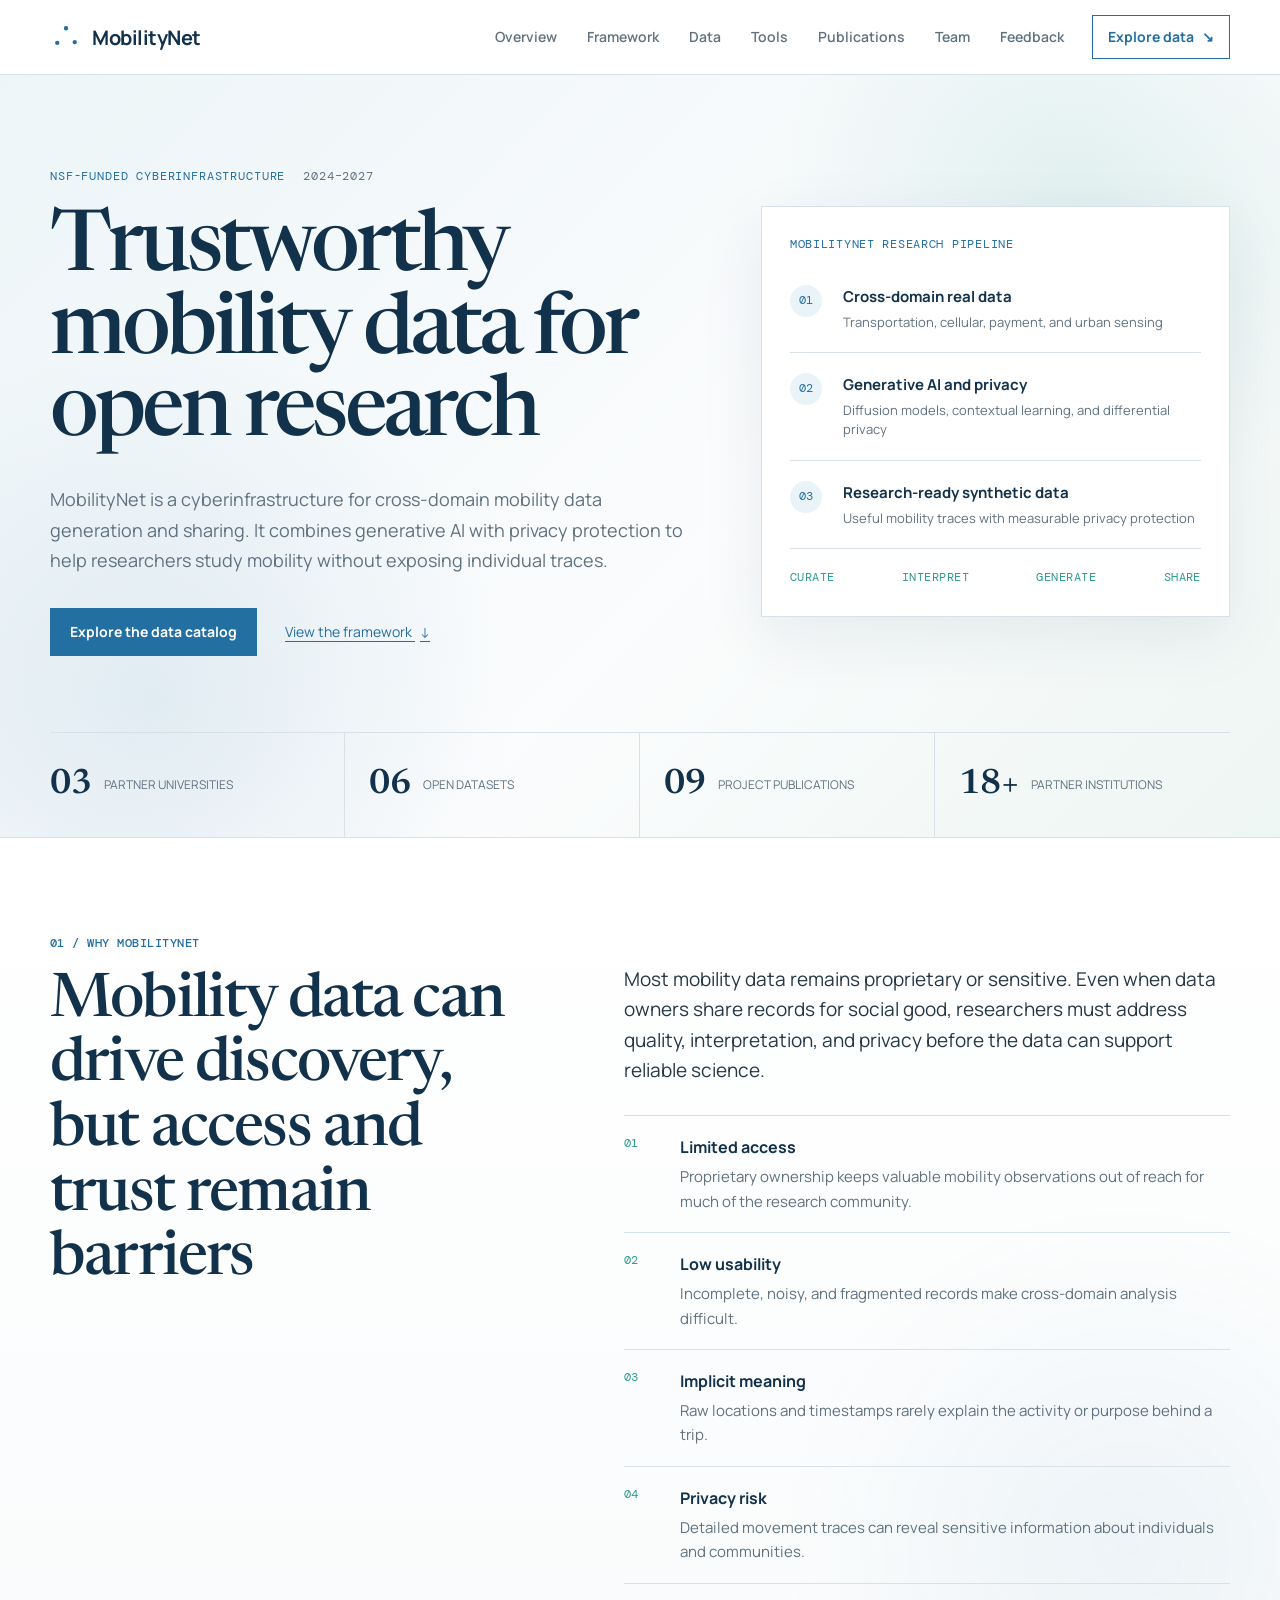
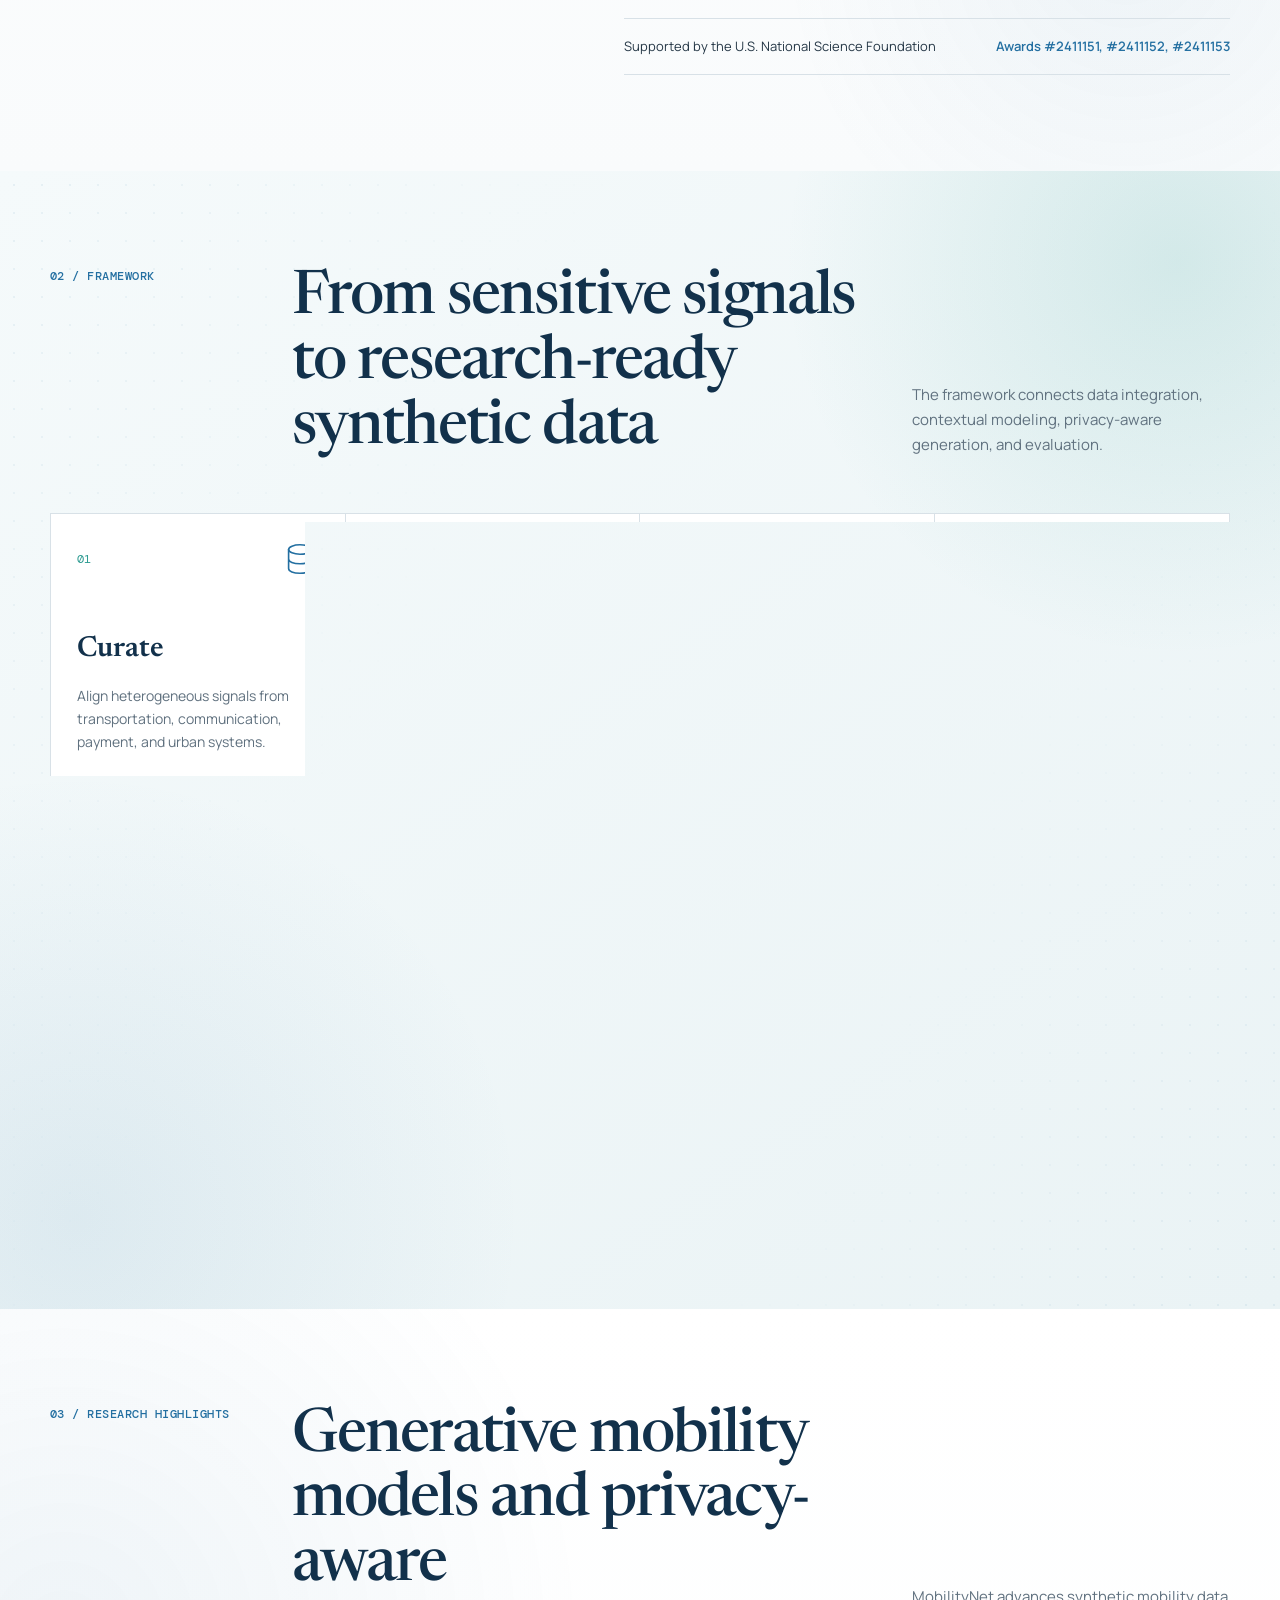
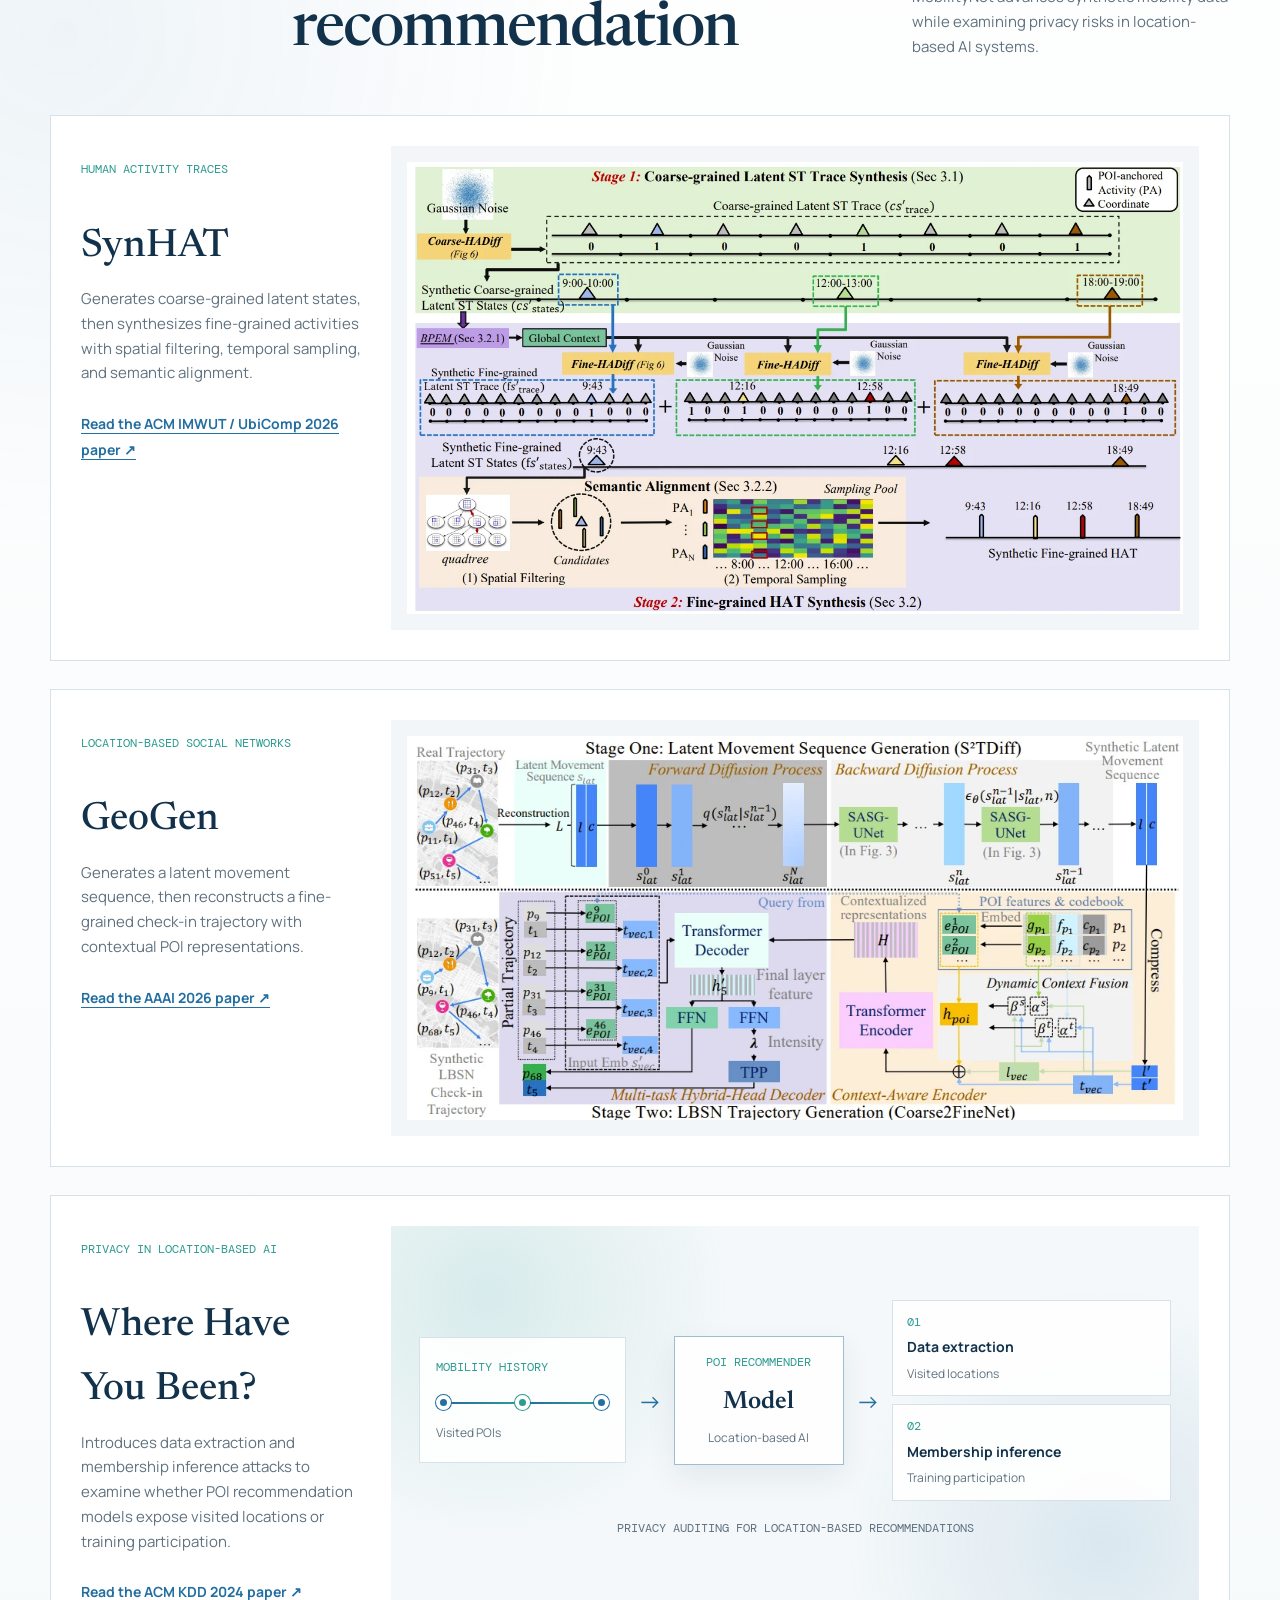
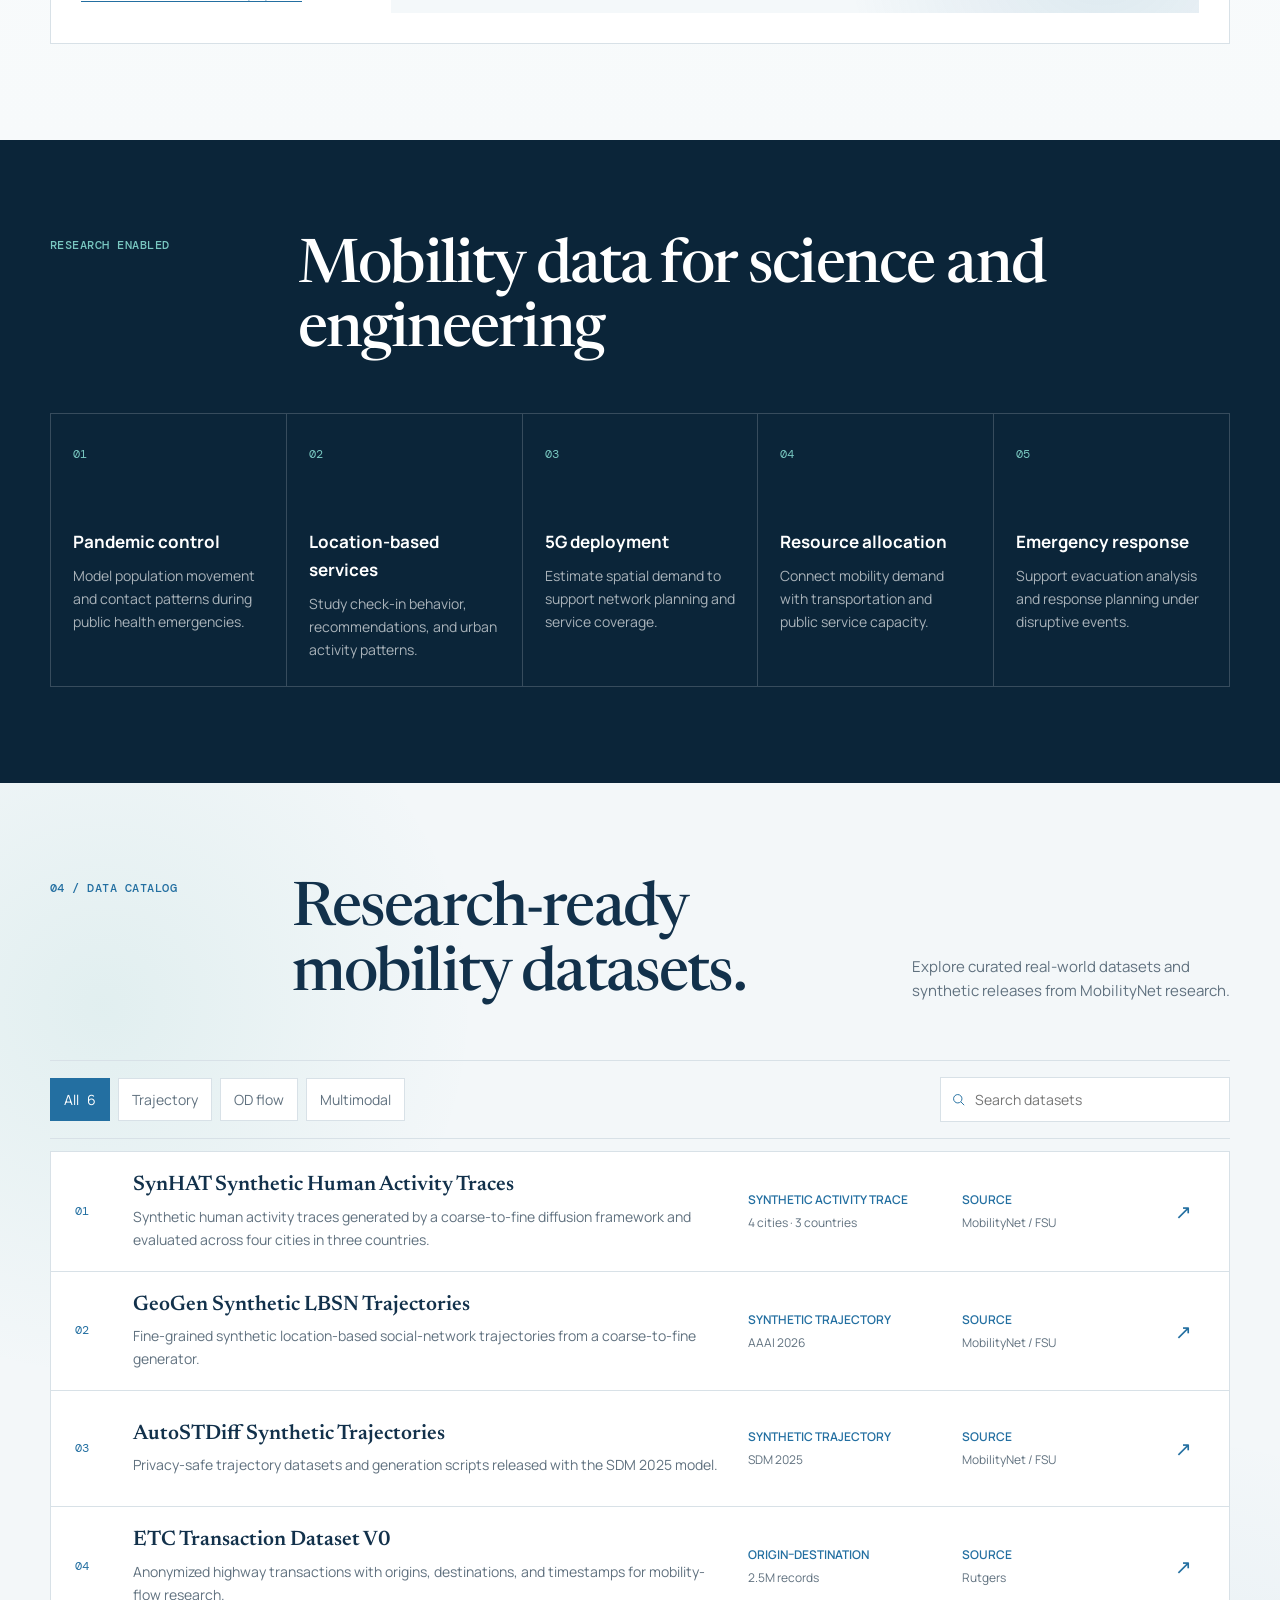
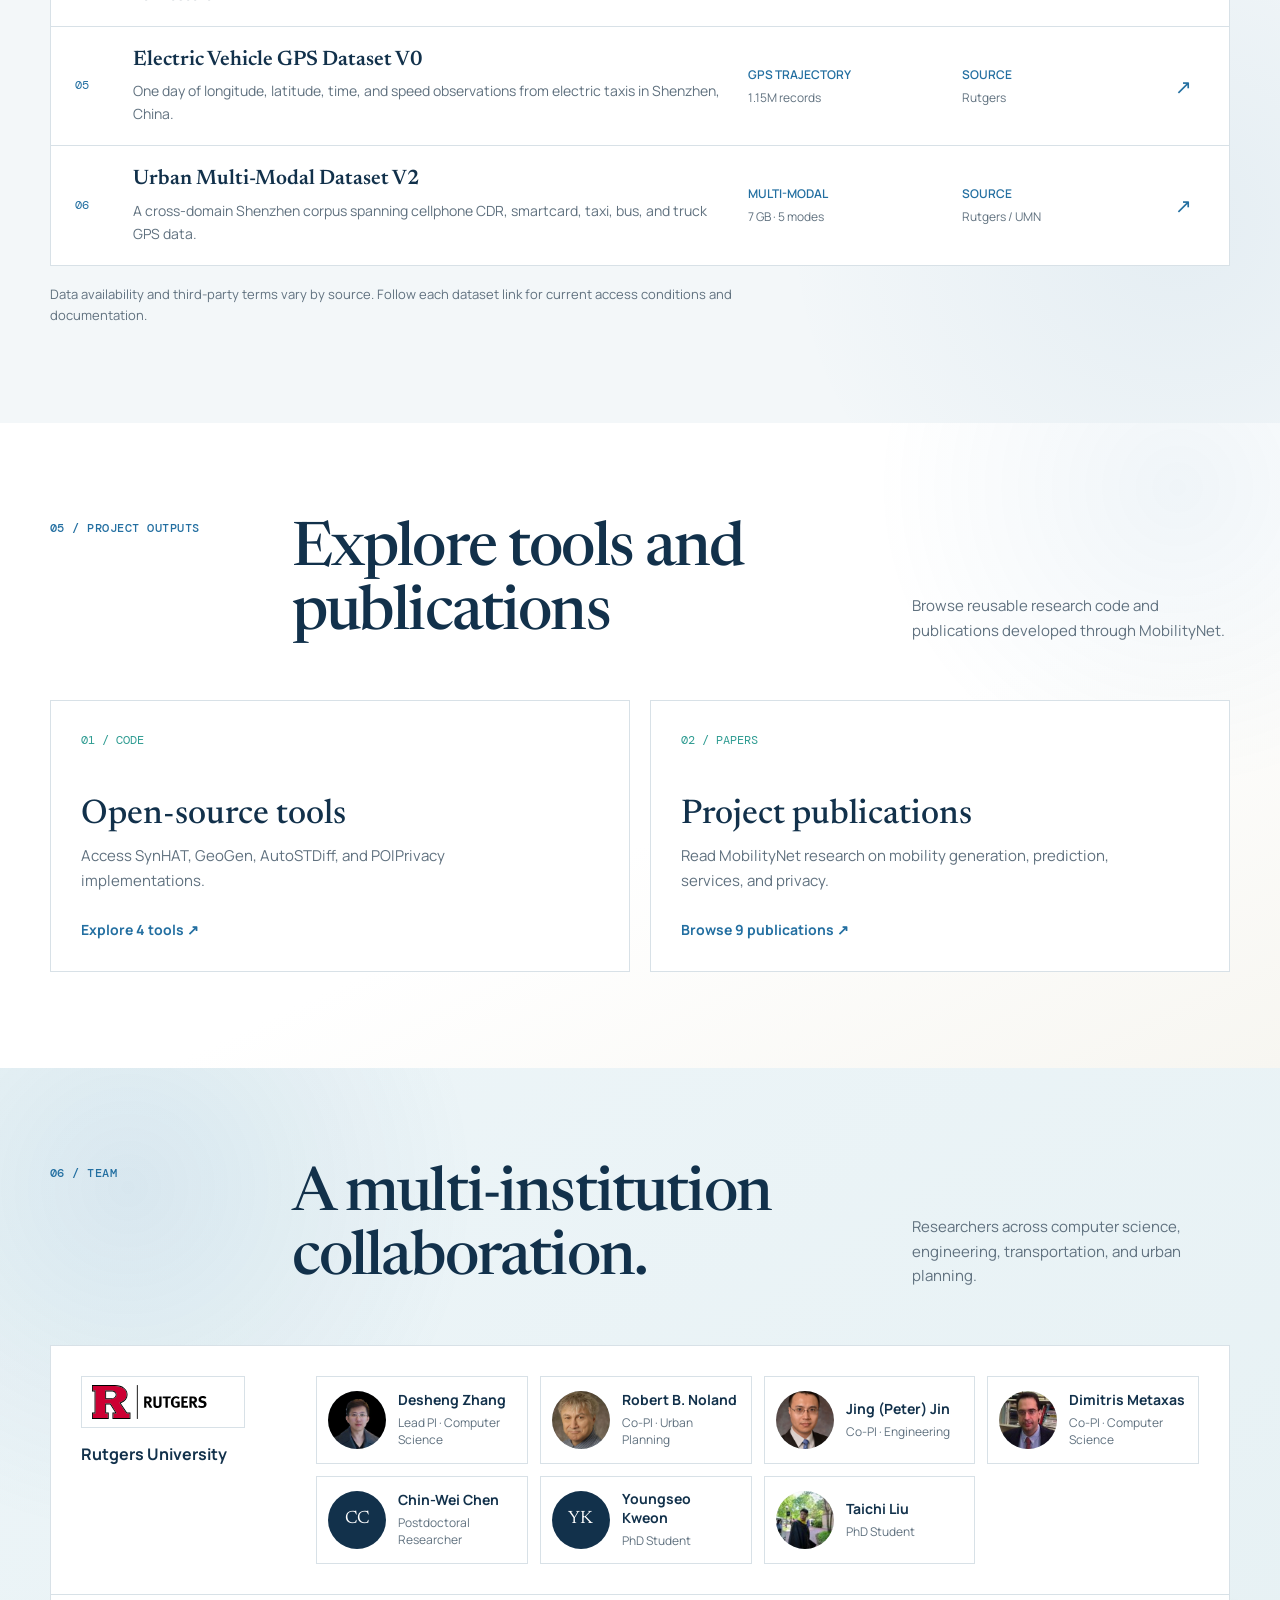
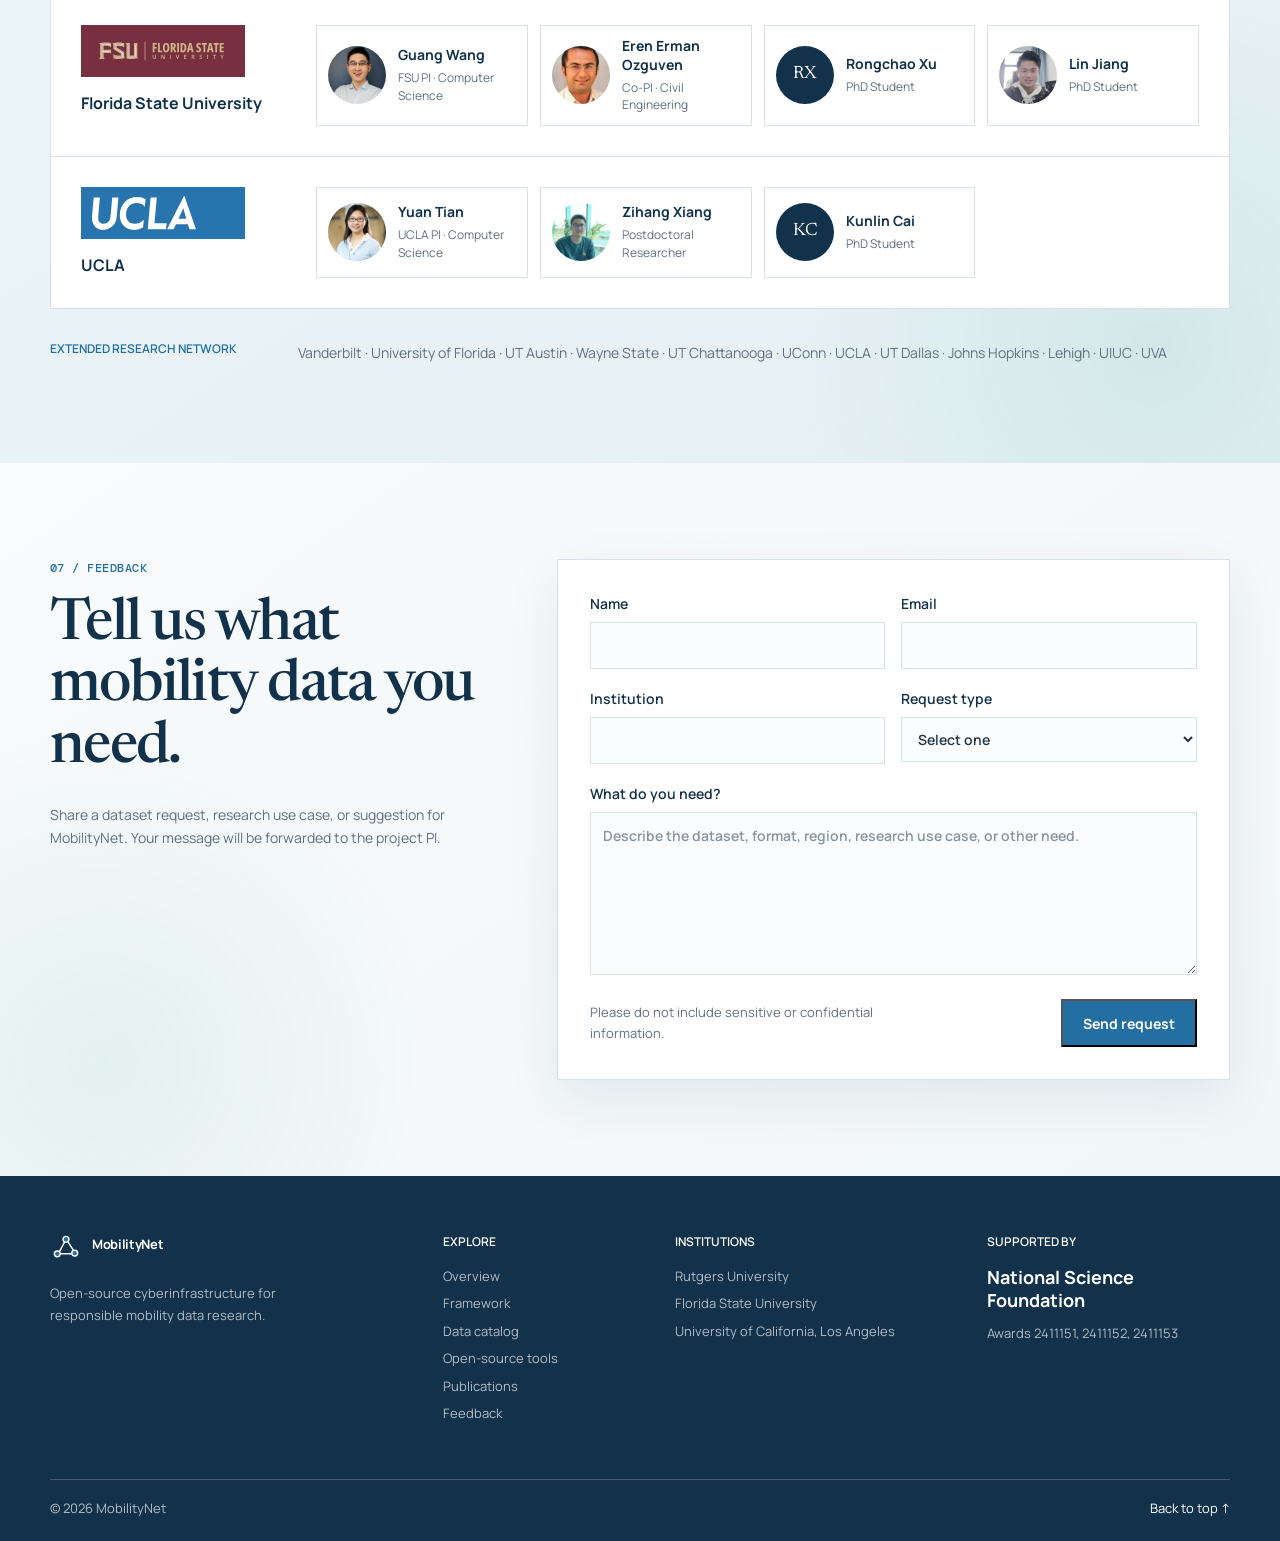
==== index.html @ 02c5369f "Highlight KDD 2024 POI privacy research" ====
<!doctype html>
<html lang="en">
<head>
  <meta charset="utf-8">
  <meta name="viewport" content="width=device-width, initial-scale=1">
  <meta name="description" content="MobilityNet is an NSF-funded open cyberinfrastructure for privacy-preserving, socially informed mobility data.">
  <meta name="theme-color" content="#12314b">
  <title>MobilityNet | NSF Cyberinfrastructure for Mobility Data</title>
  <link rel="preconnect" href="https://fonts.googleapis.com">
  <link rel="preconnect" href="https://fonts.gstatic.com" crossorigin>
  <link href="https://fonts.googleapis.com/css2?family=DM+Mono:wght@400;500&family=Manrope:wght@400;500;600;700&family=Newsreader:opsz,wght@6..72,500;6..72,600&display=swap" rel="stylesheet">
  <link rel="icon" type="image/svg+xml" href="data:image/svg+xml,%3Csvg xmlns='http://www.w3.org/2000/svg' viewBox='0 0 64 64'%3E%3Crect width='64' height='64' rx='14' fill='%23092b38'/%3E%3Ccircle cx='18' cy='42' r='6' fill='%23ffb45c'/%3E%3Ccircle cx='33' cy='18' r='6' fill='%237dd9d0'/%3E%3Ccircle cx='48' cy='40' r='6' fill='%23f9f5ed'/%3E%3Cpath d='M22 38 30 23M37 22l8 13M24 42h18' fill='none' stroke='%23f9f5ed' stroke-width='3'/%3E%3C/svg%3E">
  <link rel="stylesheet" href="styles.css?v=12">
  <script src="script.js?v=7" defer></script>
</head>
<body>
  <a class="skip-link" href="#main">Skip to content</a>

  <header class="site-header" id="top">
    <nav class="nav shell" aria-label="Primary navigation">
      <a class="brand" href="#top" aria-label="MobilityNet home">
        <svg class="brand-mark" viewBox="0 0 44 44" aria-hidden="true">
          <circle cx="10" cy="30" r="4"></circle><circle cx="22" cy="10" r="4"></circle><circle cx="34" cy="29" r="4"></circle>
          <path d="m13 27 7-13m5 0 7 11M14 30h16"></path>
        </svg>
        <span>MobilityNet</span>
      </a>
      <button class="menu-button" type="button" aria-expanded="false" aria-controls="nav-links"><span></span><span></span></button>
      <div class="nav-links" id="nav-links">
        <a href="#overview">Overview</a>
        <a href="#framework">Framework</a>
        <a href="#data">Data</a>
        <a href="tools.html">Tools</a>
        <a href="publications.html">Publications</a>
        <a href="#team">Team</a>
        <a href="#feedback">Feedback</a>
      </div>
      <a class="nav-cta" href="#data">Explore data <span aria-hidden="true">↘</span></a>
    </nav>
  </header>

  <main id="main">
    <section class="hero" id="overview">
      <div class="shell hero-grid">
        <div class="hero-copy reveal">
          <p class="eyebrow"><span>NSF-funded cyberinfrastructure</span><span>2024–2027</span></p>
          <h1>Trustworthy mobility data for open research</h1>
          <p class="hero-lead">MobilityNet is a cyberinfrastructure for cross-domain mobility data generation and sharing. It combines generative AI with privacy protection to help researchers study mobility without exposing individual traces.</p>
          <div class="hero-actions">
            <a class="button button-primary" href="#data">Explore the data catalog</a>
            <a class="text-link" href="#framework">View the framework <span aria-hidden="true">↓</span></a>
          </div>
        </div>
        <div class="hero-panel reveal" aria-label="MobilityNet research pipeline">
          <p class="panel-label">MobilityNet research pipeline</p>
          <div class="pipeline-step"><span>01</span><div><strong>Cross-domain real data</strong><small>Transportation, cellular, payment, and urban sensing</small></div></div>
          <div class="pipeline-step"><span>02</span><div><strong>Generative AI and privacy</strong><small>Diffusion models, contextual learning, and differential privacy</small></div></div>
          <div class="pipeline-step"><span>03</span><div><strong>Research-ready synthetic data</strong><small>Useful mobility traces with measurable privacy protection</small></div></div>
          <div class="panel-footer"><span>CURATE</span><span>INTERPRET</span><span>GENERATE</span><span>SHARE</span></div>
        </div>
      </div>
      <div class="shell project-stats reveal" aria-label="Project statistics">
        <div><strong>03</strong><span>Partner universities</span></div>
        <div><strong>06</strong><span>Open datasets</span></div>
        <div><strong>09</strong><span>Project publications</span></div>
        <div><strong>18+</strong><span>Partner institutions</span></div>
      </div>
    </section>

    <section class="section mission" id="mission">
      <div class="shell two-column">
        <div class="section-intro reveal">
          <p class="section-number">01 / Why MobilityNet</p>
          <h2>Mobility data can drive discovery, but access and trust remain barriers</h2>
        </div>
        <div class="mission-copy reveal">
          <p class="large-copy">Most mobility data remains proprietary or sensitive. Even when data owners share records for social good, researchers must address quality, interpretation, and privacy before the data can support reliable science.</p>
          <div class="challenge-list">
            <article><span>01</span><div><h3>Limited access</h3><p>Proprietary ownership keeps valuable mobility observations out of reach for much of the research community.</p></div></article>
            <article><span>02</span><div><h3>Low usability</h3><p>Incomplete, noisy, and fragmented records make cross-domain analysis difficult.</p></div></article>
            <article><span>03</span><div><h3>Implicit meaning</h3><p>Raw locations and timestamps rarely explain the activity or purpose behind a trip.</p></div></article>
            <article><span>04</span><div><h3>Privacy risk</h3><p>Detailed movement traces can reveal sensitive information about individuals and communities.</p></div></article>
          </div>
          <div class="award-line"><span>Supported by the U.S. National Science Foundation</span><strong>Awards #2411151, #2411152, #2411153</strong></div>
        </div>
      </div>
    </section>

    <section class="section framework" id="framework">
      <div class="shell">
        <div class="section-heading reveal">
          <p class="section-number">02 / Framework</p>
          <h2>From sensitive signals to research-ready synthetic data</h2>
          <p>The framework connects data integration, contextual modeling, privacy-aware generation, and evaluation.</p>
        </div>
        <div class="framework-flow reveal">
          <article><div class="framework-top"><span>01</span><svg class="framework-icon" viewBox="0 0 40 40" aria-hidden="true"><ellipse cx="20" cy="10" rx="12" ry="5"></ellipse><path d="M8 10v10c0 3 5 5 12 5s12-2 12-5V10M8 20v10c0 3 5 5 12 5s12-2 12-5V20"></path></svg></div><h3>Curate</h3><p>Align heterogeneous signals from transportation, communication, payment, and urban systems.</p></article>
          <article><div class="framework-top"><span>02</span><svg class="framework-icon" viewBox="0 0 40 40" aria-hidden="true"><circle cx="9" cy="20" r="4"></circle><circle cx="29" cy="10" r="4"></circle><circle cx="31" cy="30" r="4"></circle><path d="m13 18 12-6m-12 10 14 6"></path></svg></div><h3>Interpret</h3><p>Recover activity context and meaningful behavioral patterns from sparse mobility records.</p></article>
          <article><div class="framework-top"><span>03</span><svg class="framework-icon" viewBox="0 0 40 40" aria-hidden="true"><path d="M20 5v7M20 28v7M5 20h7M28 20h7M9.5 9.5l5 5M25.5 25.5l5 5M30.5 9.5l-5 5M14.5 25.5l-5 5"></path><circle cx="20" cy="20" r="6"></circle></svg></div><h3>Generate</h3><p>Use diffusion models and differential privacy to synthesize useful mobility traces.</p></article>
          <article><div class="framework-top"><span>04</span><svg class="framework-icon" viewBox="0 0 40 40" aria-hidden="true"><path d="M8 21l8 8L33 11"></path><circle cx="20" cy="20" r="16"></circle></svg></div><h3>Evaluate and share</h3><p>Measure utility, fidelity, fairness, and privacy before releasing research assets.</p></article>
        </div>
        <div class="trace-feature reveal">
          <div class="trace-copy"><p class="mini-label">Data representations</p><h3>Different mobility questions require different traces</h3><p>MobilityNet models both human activity traces, which are spatially discrete and temporally irregular, and GPS trajectories, which are spatially continuous and sampled at regular intervals.</p></div>
          <img src="assets/mobility-trace-types.webp" alt="Comparison of a discrete human activity trace and a continuous GPS trajectory">
        </div>
      </div>
    </section>

    <section class="section research" id="research">
      <div class="shell">
        <div class="section-heading reveal">
          <p class="section-number">03 / Research highlights</p>
          <h2>Generative mobility models and privacy-aware recommendation</h2>
          <p>MobilityNet advances synthetic mobility data while examining privacy risks in location-based AI systems.</p>
        </div>
        <div class="model-stack">
          <figure class="model-card reveal">
            <div class="model-copy"><span>Human activity traces</span><h3>SynHAT</h3><p>Generates coarse-grained latent states, then synthesizes fine-grained activities with spatial filtering, temporal sampling, and semantic alignment.</p><a href="https://dl.acm.org/doi/epdf/10.1145/3810213" target="_blank" rel="noopener">Read the ACM IMWUT / UbiComp 2026 paper ↗</a></div>
            <div class="model-image"><img src="assets/synhat-framework.webp" alt="Two-stage SynHAT framework for human activity trace synthesis"></div>
          </figure>
          <figure class="model-card reveal">
            <div class="model-copy"><span>Location-based social networks</span><h3>GeoGen</h3><p>Generates a latent movement sequence, then reconstructs a fine-grained check-in trajectory with contextual POI representations.</p><a href="https://ojs.aaai.org/index.php/AAAI/article/view/37111" target="_blank" rel="noopener">Read the AAAI 2026 paper ↗</a></div>
            <div class="model-image"><img src="assets/geogen-framework.webp" alt="Two-stage GeoGen framework for location-based social network trajectory generation"></div>
          </figure>
          <figure class="model-card privacy-card reveal">
            <div class="model-copy"><span>Privacy in location-based AI</span><h3>Where Have You Been?</h3><p>Introduces data extraction and membership inference attacks to examine whether POI recommendation models expose visited locations or training participation.</p><a href="https://dl.acm.org/doi/pdf/10.1145/3637528.3671758" target="_blank" rel="noopener">Read the ACM KDD 2024 paper ↗</a></div>
            <div class="model-image privacy-model-image" role="img" aria-label="Privacy audit of point-of-interest recommendation models">
              <div class="privacy-flow">
                <div class="privacy-node privacy-input"><span>Mobility history</span><div class="poi-sequence" aria-hidden="true"><i></i><b></b><i></i><b></b><i></i></div><small>Visited POIs</small></div>
                <span class="privacy-arrow" aria-hidden="true">→</span>
                <div class="privacy-node privacy-model"><span>POI recommender</span><strong>Model</strong><small>Location-based AI</small></div>
                <span class="privacy-arrow" aria-hidden="true">→</span>
                <div class="privacy-audits"><div><span>01</span><strong>Data extraction</strong><small>Visited locations</small></div><div><span>02</span><strong>Membership inference</strong><small>Training participation</small></div></div>
              </div>
              <p class="privacy-caption">Privacy auditing for location-based recommendations</p>
            </div>
          </figure>
        </div>
      </div>
    </section>

    <section class="section impact">
      <div class="shell">
        <div class="impact-header reveal">
          <p class="section-number">Research enabled</p>
          <h2>Mobility data for science and engineering</h2>
        </div>
        <div class="impact-grid reveal">
          <article><span>01</span><h3>Pandemic control</h3><p>Model population movement and contact patterns during public health emergencies.</p></article>
          <article><span>02</span><h3>Location-based services</h3><p>Study check-in behavior, recommendations, and urban activity patterns.</p></article>
          <article><span>03</span><h3>5G deployment</h3><p>Estimate spatial demand to support network planning and service coverage.</p></article>
          <article><span>04</span><h3>Resource allocation</h3><p>Connect mobility demand with transportation and public service capacity.</p></article>
          <article><span>05</span><h3>Emergency response</h3><p>Support evacuation analysis and response planning under disruptive events.</p></article>
        </div>
      </div>
    </section>

    <section class="section data-section" id="data">
      <div class="shell">
        <div class="section-heading light reveal">
          <p class="section-number">04 / Data catalog</p>
          <h2>Research-ready mobility datasets.</h2>
          <p>Explore curated real-world datasets and synthetic releases from MobilityNet research.</p>
        </div>
        <div class="catalog-controls reveal">
          <div class="filter-group" role="group" aria-label="Filter datasets">
            <button class="filter active" type="button" data-filter="all">All <span>6</span></button>
            <button class="filter" type="button" data-filter="trajectory">Trajectory</button>
            <button class="filter" type="button" data-filter="flow">OD flow</button>
            <button class="filter" type="button" data-filter="multimodal">Multimodal</button>
          </div>
          <label class="search"><span class="sr-only">Search datasets</span><svg viewBox="0 0 24 24" aria-hidden="true"><circle cx="10.5" cy="10.5" r="6.5"></circle><path d="m15.5 15.5 5 5"></path></svg><input id="dataset-search" type="search" placeholder="Search datasets"></label>
        </div>
        <div class="dataset-list reveal" id="dataset-list" aria-live="polite"></div>
        <p class="catalog-note">Data availability and third-party terms vary by source. Follow each dataset link for current access conditions and documentation.</p>
      </div>
    </section>

    <section class="section outputs outputs-hub" id="outputs">
      <div class="shell">
        <div class="section-heading reveal">
          <p class="section-number">05 / Project outputs</p>
          <h2>Explore tools and publications</h2>
          <p>Browse reusable research code and publications developed through MobilityNet.</p>
        </div>
        <div class="output-cards reveal">
          <a class="output-card" href="tools.html"><span class="output-card-index">01 / Code</span><strong>Open-source tools</strong><p>Access SynHAT, GeoGen, AutoSTDiff, and POIPrivacy implementations.</p><span class="output-card-link">Explore 4 tools ↗</span></a>
          <a class="output-card" href="publications.html"><span class="output-card-index">02 / Papers</span><strong>Project publications</strong><p>Read MobilityNet research on mobility generation, prediction, services, and privacy.</p><span class="output-card-link">Browse 9 publications ↗</span></a>
        </div>
      </div>
    </section>

    <section class="section team-section" id="team">
      <div class="shell">
        <div class="section-heading light reveal">
          <p class="section-number">06 / Team</p>
          <h2>A multi-institution collaboration.</h2>
          <p>Researchers across computer science, engineering, transportation, and urban planning.</p>
        </div>
        <div class="team-groups reveal">
          <section class="team-group" aria-labelledby="rutgers-team">
            <div class="institution"><span class="institution-logo"><img src="assets/institutions/rutgers.svg" alt="" loading="lazy"></span><div><strong id="rutgers-team">Rutgers University</strong></div></div>
            <div class="member-grid">
              <a class="member-card" href="https://people.cs.rutgers.edu/~dz220/" target="_blank" rel="noopener"><img class="member-photo" src="assets/team/desheng-zhang.webp" alt="" loading="lazy"><span><strong>Desheng Zhang</strong><small>Lead PI · Computer Science</small></span></a>
              <a class="member-card" href="https://policylab.rutgers.edu/people/noland/" target="_blank" rel="noopener"><img class="member-photo" src="assets/team/robert-noland.webp" alt="" loading="lazy"><span><strong>Robert B. Noland</strong><small>Co-PI · Urban Planning</small></span></a>
              <a class="member-card" href="https://cee.rutgers.edu/jing-peter-jin" target="_blank" rel="noopener"><img class="member-photo" src="assets/team/jing-jin.webp" alt="" loading="lazy"><span><strong>Jing (Peter) Jin</strong><small>Co-PI · Engineering</small></span></a>
              <a class="member-card" href="https://www.cs.rutgers.edu/people/professors/details/dimitris-metaxas" target="_blank" rel="noopener"><img class="member-photo" src="assets/team/dimitris-metaxas.webp" alt="" loading="lazy"><span><strong>Dimitris Metaxas</strong><small>Co-PI · Computer Science</small></span></a>
              <article class="member-card"><span class="member-photo member-initials" aria-hidden="true">CC</span><span><strong>Chin-Wei Chen</strong><small>Postdoctoral Researcher</small></span></article>
              <article class="member-card"><span class="member-photo member-initials" aria-hidden="true">YK</span><span><strong>Youngseo Kweon</strong><small>PhD Student</small></span></article>
              <a class="member-card" href="https://scholar.google.com/citations?user=ISXmB9MAAAAJ&amp;hl=en" target="_blank" rel="noopener"><img class="member-photo" src="assets/team/taichi-liu.webp" alt="" loading="lazy"><span><strong>Taichi Liu</strong><small>PhD Student</small></span></a>
            </div>
          </section>
          <section class="team-group fsu" aria-labelledby="fsu-team">
            <div class="institution"><span class="institution-logo institution-logo-fsu"><img src="assets/institutions/fsu.svg" alt="" loading="lazy"></span><div><strong id="fsu-team">Florida State University</strong></div></div>
            <div class="member-grid">
              <a class="member-card" href="https://www.cs.fsu.edu/department/faculty/guang/" target="_blank" rel="noopener"><img class="member-photo" src="assets/team/guang-wang.webp" alt="" loading="lazy"><span><strong>Guang Wang</strong><small>FSU PI · Computer Science</small></span></a>
              <a class="member-card" href="https://scholar.google.com/citations?user=inIoIaoAAAAJ&amp;hl=en" target="_blank" rel="noopener"><img class="member-photo" src="assets/team/eren-ozguven.webp" alt="" loading="lazy"><span><strong>Eren Erman Ozguven</strong><small>Co-PI · Civil Engineering</small></span></a>
              <a class="member-card" href="https://www.researchgate.net/profile/Rongchao-Xu-2" target="_blank" rel="noopener"><span class="member-photo member-initials" aria-hidden="true">RX</span><span><strong>Rongchao Xu</strong><small>PhD Student</small></span></a>
              <a class="member-card" href="https://scholar.google.com/citations?user=G66TbJYAAAAJ&amp;hl=en" target="_blank" rel="noopener"><img class="member-photo" src="assets/team/lin-jiang.webp" alt="" loading="lazy"><span><strong>Lin Jiang</strong><small>PhD Student</small></span></a>
            </div>
          </section>
          <section class="team-group ucla" aria-labelledby="ucla-team">
            <div class="institution"><span class="institution-logo institution-logo-ucla"><img src="assets/institutions/ucla.svg" alt="" loading="lazy"></span><div><strong id="ucla-team">UCLA</strong></div></div>
            <div class="member-grid">
              <a class="member-card" href="https://scholar.google.com/citations?user=ja0GtqgAAAAJ&amp;hl=en" target="_blank" rel="noopener"><img class="member-photo" src="assets/team/yuan-tian.webp" alt="" loading="lazy"><span><strong>Yuan Tian</strong><small>UCLA PI · Computer Science</small></span></a>
              <a class="member-card" href="https://scholar.google.com/citations?user=A7N2C0kAAAAJ&amp;hl=en" target="_blank" rel="noopener"><img class="member-photo" src="assets/team/zihang-xiang.webp" alt="" loading="lazy"><span><strong>Zihang Xiang</strong><small>Postdoctoral Researcher</small></span></a>
              <a class="member-card" href="https://github.com/KunlinChoi" target="_blank" rel="noopener"><span class="member-photo member-initials" aria-hidden="true">KC</span><span><strong>Kunlin Cai</strong><small>PhD Student</small></span></a>
            </div>
          </section>
        </div>
        <div class="partners reveal">
          <p>Extended research network</p>
          <div>Vanderbilt · University of Florida · UT Austin · Wayne State · UT Chattanooga · UConn · UCLA · UT Dallas · Johns Hopkins · Lehigh · UIUC · UVA</div>
        </div>
      </div>
    </section>

    <section class="section feedback-section" id="feedback">
      <div class="shell feedback-grid">
        <div class="feedback-copy reveal">
          <p class="section-number">07 / Feedback</p>
          <h2>Tell us what mobility data you need.</h2>
          <p>Share a dataset request, research use case, or suggestion for MobilityNet. Your message will be forwarded to the project PI.</p>
        </div>
        <form class="feedback-form reveal" action="https://formsubmit.co/guang.wang@fsu.edu" method="POST">
          <input type="hidden" name="_subject" value="New MobilityNet feedback or data request">
          <input type="hidden" name="_template" value="table">
          <input type="hidden" name="_next" value="https://guangwang.me/MobilityNet/#feedback-sent">
          <input class="form-honeypot" type="text" name="_honey" tabindex="-1" autocomplete="off" aria-hidden="true">
          <div class="form-row">
            <label>Name<input type="text" name="name" autocomplete="name" required></label>
            <label>Email<input type="email" name="email" autocomplete="email" required></label>
          </div>
          <div class="form-row">
            <label>Institution<input type="text" name="institution" autocomplete="organization"></label>
            <label>Request type<select name="request_type" required><option value="" selected disabled>Select one</option><option>Dataset request</option><option>Code or method</option><option>Research collaboration</option><option>Other feedback</option></select></label>
          </div>
          <label>What do you need?<textarea name="message" rows="6" placeholder="Describe the dataset, format, region, research use case, or other need." required></textarea></label>
          <div class="form-footer"><p>Please do not include sensitive or confidential information.</p><button class="button button-primary" type="submit">Send request</button></div>
          <p class="form-success" id="feedback-sent" role="status">Thank you. Your request has been submitted.</p>
        </form>
      </div>
    </section>
  </main>

  <footer class="footer">
    <div class="shell footer-grid">
      <div><a class="brand footer-brand" href="#top"><svg class="brand-mark" viewBox="0 0 44 44" aria-hidden="true"><circle cx="10" cy="30" r="4"></circle><circle cx="22" cy="10" r="4"></circle><circle cx="34" cy="29" r="4"></circle><path d="m13 27 7-13m5 0 7 11M14 30h16"></path></svg><span>MobilityNet</span></a><p>Open-source cyberinfrastructure for responsible mobility data research.</p></div>
      <div><p class="footer-label">Explore</p><a href="#overview">Overview</a><a href="#framework">Framework</a><a href="#data">Data catalog</a><a href="tools.html">Open-source tools</a><a href="publications.html">Publications</a><a href="#feedback">Feedback</a></div>
      <div><p class="footer-label">Institutions</p><span>Rutgers University</span><span>Florida State University</span><span>University of California, Los Angeles</span></div>
      <div class="footer-nsf"><p class="footer-label">Supported by</p><strong>National Science<br>Foundation</strong><span>Awards 2411151, 2411152, 2411153</span></div>
    </div>
    <div class="shell footer-bottom"><span>© <span id="year"></span> MobilityNet</span><a href="#top">Back to top ↑</a></div>
  </footer>
</body>
</html>
---- styles.css ----
:root {
  --navy: #12314b;
  --navy-2: #0b2539;
  --blue: #236fa1;
  --teal: #2d9b91;
  --sky: #eaf3f7;
  --cream: #f7f5ef;
  --surface: #f7f9fb;
  --white: #ffffff;
  --text: #253746;
  --muted: #60717f;
  --line: #d8e1e7;
  --max: 1180px;
}

* { box-sizing: border-box; }
html { scroll-behavior: smooth; }
body {
  margin: 0;
  background: radial-gradient(circle at 8% 14%, rgba(45,155,145,.045), transparent 26%), radial-gradient(circle at 92% 72%, rgba(35,111,161,.05), transparent 28%), #f7fafb;
  color: var(--text);
  font-family: "Manrope", Arial, sans-serif;
  font-size: 16px;
  line-height: 1.65;
}
a { color: inherit; }
img { display: block; max-width: 100%; }
button, input { font: inherit; }
.shell { width: min(calc(100% - 48px), var(--max)); margin-inline: auto; }
.sr-only { position: absolute; width: 1px; height: 1px; padding: 0; margin: -1px; overflow: hidden; clip: rect(0, 0, 0, 0); white-space: nowrap; border: 0; }
.skip-link { position: fixed; top: -80px; left: 16px; z-index: 999; padding: 10px 16px; background: var(--navy); color: white; }
.skip-link:focus { top: 16px; }

.site-header {
  position: sticky;
  top: 0;
  z-index: 100;
  background: rgba(255,255,255,.96);
  border-bottom: 1px solid var(--line);
  backdrop-filter: blur(12px);
}
.nav { height: 74px; display: flex; align-items: center; }
.brand { display: inline-flex; align-items: center; gap: 10px; color: var(--navy); font-size: 20px; font-weight: 700; text-decoration: none; letter-spacing: -.025em; }
.brand-mark { width: 32px; height: 32px; fill: var(--blue); stroke: var(--white); stroke-width: 2; }
.nav-links { display: flex; gap: 30px; margin-left: auto; }
.nav-links a { color: var(--muted); font-size: 14px; font-weight: 600; text-decoration: none; }
.nav-links a:hover, .nav-links a:focus-visible { color: var(--blue); }
.nav-links a[aria-current="page"] { color: var(--blue); }
.nav-cta { margin-left: 28px; padding: 9px 15px; border: 1px solid var(--blue); color: var(--blue); font-size: 14px; font-weight: 700; text-decoration: none; }
.nav-cta:hover { background: var(--blue); color: white; }
.nav-cta span { margin-left: 5px; }
.menu-button { display: none; }

.hero { padding: 92px 0 0; background: radial-gradient(circle at 84% 18%, rgba(45,155,145,.13), transparent 25%), radial-gradient(circle at 12% 82%, rgba(35,111,161,.10), transparent 28%), linear-gradient(135deg, #edf5f8 0%, #fbfcfd 58%, #eef6f3 100%); border-bottom: 1px solid var(--line); }
.hero-grid { display: grid; grid-template-columns: 1.15fr .85fr; gap: 76px; align-items: center; padding-bottom: 76px; }
.hero-copy { max-width: 760px; }
.eyebrow { display: flex; gap: 18px; margin: 0 0 22px; color: var(--blue); font-family: "DM Mono", monospace; font-size: 12px; letter-spacing: .07em; text-transform: uppercase; }
.eyebrow span + span { color: var(--muted); }
.hero h1 { margin: 0; color: var(--navy); font-family: "Newsreader", Georgia, serif; font-size: clamp(56px, 6.6vw, 86px); font-weight: 500; line-height: .98; letter-spacing: -.045em; }
.hero-lead { max-width: 720px; margin: 27px 0 32px; color: var(--muted); font-size: 18px; line-height: 1.7; }
.hero-actions { display: flex; align-items: center; gap: 28px; }
.button { display: inline-flex; align-items: center; justify-content: center; min-height: 48px; padding: 0 20px; font-size: 14px; font-weight: 700; text-decoration: none; }
.button-primary { background: var(--blue); color: white; }
.button-primary:hover { background: var(--navy); }
.text-link { color: var(--blue); font-size: 14px; text-underline-offset: 4px; }
.text-link span { margin-left: 5px; }

.hero-panel { padding: 28px; background: var(--white); border: 1px solid var(--line); box-shadow: 0 20px 60px rgba(18,49,75,.08); }
.panel-label { margin: 0 0 10px; color: var(--blue); font-family: "DM Mono", monospace; font-size: 12px; letter-spacing: .06em; text-transform: uppercase; }
.pipeline-step { position: relative; display: grid; grid-template-columns: 38px 1fr; gap: 15px; padding: 20px 0; border-bottom: 1px solid var(--line); }
.pipeline-step > span { width: 32px; height: 32px; display: grid; place-items: center; border-radius: 50%; background: var(--sky); color: var(--blue); font-family: "DM Mono", monospace; font-size: 12px; }
.pipeline-step strong, .pipeline-step small { display: block; }
.pipeline-step strong { color: var(--navy); font-size: 15px; }
.pipeline-step small { margin-top: 3px; color: var(--muted); font-size: 13px; line-height: 1.5; }
.panel-footer { display: flex; justify-content: space-between; gap: 8px; padding-top: 19px; color: var(--teal); font-family: "DM Mono", monospace; font-size: 12px; letter-spacing: .04em; }

.project-stats { display: grid; grid-template-columns: repeat(4, 1fr); border-top: 1px solid var(--line); }
.project-stats > div { min-height: 104px; display: flex; align-items: center; gap: 12px; padding: 22px 24px; border-right: 1px solid var(--line); }
.project-stats > div:first-child { padding-left: 0; }
.project-stats > div:last-child { border-right: 0; }
.project-stats strong { color: var(--navy); font-family: "Newsreader", Georgia, serif; font-size: 35px; font-weight: 600; }
.project-stats span { color: var(--muted); font-size: 12px; line-height: 1.45; text-transform: uppercase; }

.section { padding: 96px 0; }
.section-number, .mini-label { margin: 0 0 16px; color: var(--blue); font-family: "DM Mono", monospace; font-size: 12px; font-weight: 500; letter-spacing: .04em; text-transform: uppercase; }
.section h2 { margin: 0; color: var(--navy); font-family: "Newsreader", Georgia, serif; font-size: clamp(42px, 5vw, 61px); font-weight: 500; line-height: 1.06; letter-spacing: -.03em; }
.two-column { display: grid; grid-template-columns: .9fr 1.1fr; gap: 78px; }
.mission { background: radial-gradient(circle at 88% 76%, rgba(35,111,161,.06), transparent 26%), linear-gradient(180deg, #ffffff 0%, #f9fbfc 100%); }
.mission-copy { padding-top: 30px; }
.mission-copy .large-copy { margin: 0 0 30px; color: var(--text); font-size: 19px; line-height: 1.6; }
.challenge-list { border-top: 1px solid var(--line); }
.challenge-list article { display: grid; grid-template-columns: 42px 1fr; gap: 14px; padding: 18px 0; border-bottom: 1px solid var(--line); }
.challenge-list article > span { color: var(--teal); font-family: "DM Mono", monospace; font-size: 12px; }
.challenge-list h3 { margin: 0 0 4px; color: var(--navy); font-size: 16px; }
.challenge-list p { margin: 0; color: var(--muted); font-size: 15px; }
.award-line { display: flex; justify-content: space-between; gap: 20px; margin-top: 34px; padding: 17px 0; border-top: 1px solid var(--line); border-bottom: 1px solid var(--line); font-size: 13px; }
.award-line strong { color: var(--blue); font-weight: 600; }

.framework { position: relative; overflow: hidden; background: radial-gradient(circle at 92% 8%, rgba(45,155,145,.15), transparent 25%), radial-gradient(circle at 6% 92%, rgba(35,111,161,.09), transparent 28%), linear-gradient(145deg, #f5fafb 0%, #eaf3f5 100%); }
.framework::before { content: ""; position: absolute; inset: 0; pointer-events: none; opacity: .48; background-image: radial-gradient(circle, rgba(35,111,161,.16) 1px, transparent 1.5px); background-size: 28px 28px; mask-image: linear-gradient(115deg, black, transparent 36%, transparent 68%, black); }
.framework > .shell { position: relative; z-index: 1; }
.section-heading { display: grid; grid-template-columns: .62fr 1.75fr .95fr; align-items: end; gap: 34px; margin-bottom: 52px; }
.section-heading .section-number { align-self: start; }
.section-heading > p:last-child { max-width: 340px; margin: 0 0 4px; color: var(--muted); font-size: 15px; }
.framework-flow { display: grid; grid-template-columns: repeat(4, 1fr); background: var(--white); border: 1px solid var(--line); }
.framework-flow article { position: relative; min-height: 250px; padding: 26px; border-right: 1px solid var(--line); }
.framework-flow article:last-child { border-right: 0; }
.framework-flow article:not(:last-child)::after { content: "›"; position: absolute; z-index: 2; right: -13px; top: 42px; width: 26px; height: 26px; display: grid; place-items: center; border: 1px solid var(--line); border-radius: 50%; background: white; color: var(--blue); font-size: 21px; line-height: 1; }
.framework-top { display: flex; align-items: center; justify-content: space-between; }
.framework-flow span { color: var(--teal); font-family: "DM Mono", monospace; font-size: 12px; }
.framework-icon { width: 38px; height: 38px; fill: none; stroke: var(--blue); stroke-width: 1.7; stroke-linecap: round; stroke-linejoin: round; }
.framework-flow h3 { margin: 48px 0 10px; color: var(--navy); font-family: "Newsreader", Georgia, serif; font-size: 29px; font-weight: 600; }
.framework-flow p { margin: 0; color: var(--muted); font-size: 14px; }
.trace-feature { display: grid; grid-template-columns: .7fr 1.3fr; align-items: center; gap: 56px; margin-top: 32px; padding: 34px; background: var(--navy); color: white; }
.trace-copy h3 { margin: 0 0 12px; font-family: "Newsreader", Georgia, serif; font-size: 30px; font-weight: 500; line-height: 1.18; }
.trace-copy p:last-child { margin: 0; color: rgba(255,255,255,.72); font-size: 15px; }
.trace-copy .mini-label { color: #79c8c1; }
.trace-feature img { width: 100%; background: white; }

.research { background: radial-gradient(circle at 5% 16%, rgba(35,111,161,.07), transparent 25%), linear-gradient(180deg, #ffffff 0%, #f7fafb 100%); }
.model-stack { display: grid; gap: 28px; }
.model-card { display: grid; grid-template-columns: 280px 1fr; gap: 30px; margin: 0; padding: 30px; border: 1px solid var(--line); background: var(--white); }
.model-copy { padding: 8px 0; }
.model-copy > span { color: var(--teal); font-family: "DM Mono", monospace; font-size: 12px; text-transform: uppercase; }
.model-copy h3 { margin: 34px 0 8px; color: var(--navy); font-family: "Newsreader", Georgia, serif; font-size: 39px; font-weight: 500; }
.model-copy p { margin: 0 0 24px; color: var(--muted); font-size: 15px; }
.model-copy a { color: var(--blue); font-size: 14px; font-weight: 700; text-underline-offset: 4px; }
.model-image { display: grid; place-items: center; min-height: 285px; padding: 16px; background: #f3f6f8; }
.model-image img { width: 100%; }

.impact { background: var(--navy-2); color: white; }
.impact h2 { color: white; }
.impact .section-number { color: #79c8c1; }
.impact-header { display: grid; grid-template-columns: .62fr 2.7fr; gap: 34px; margin-bottom: 48px; }
.impact-grid { display: grid; grid-template-columns: repeat(5, 1fr); border-top: 1px solid rgba(255,255,255,.18); border-left: 1px solid rgba(255,255,255,.18); }
.impact-grid article { min-height: 230px; padding: 25px 22px; border-right: 1px solid rgba(255,255,255,.18); border-bottom: 1px solid rgba(255,255,255,.18); }
.impact-grid span { color: #79c8c1; font-family: "DM Mono", monospace; font-size: 12px; }
.impact-grid h3 { margin: 62px 0 8px; color: white; font-size: 17px; }
.impact-grid p { margin: 0; color: rgba(255,255,255,.65); font-size: 14px; }

.data-section { background: radial-gradient(circle at 8% 18%, rgba(45,155,145,.09), transparent 24%), radial-gradient(circle at 92% 84%, rgba(35,111,161,.07), transparent 25%), #f3f7f9; }
.section-heading.light .section-number { color: var(--blue); }
.section-heading.light > p:last-child { color: var(--muted); }
.catalog-controls { display: flex; justify-content: space-between; gap: 24px; align-items: center; padding: 16px 0; border-top: 1px solid var(--line); border-bottom: 1px solid var(--line); }
.filter-group { display: flex; gap: 8px; }
.filter { padding: 9px 13px; border: 1px solid var(--line); background: white; color: var(--muted); cursor: pointer; font-size: 14px; }
.filter span { margin-left: 5px; }
.filter:hover, .filter.active { border-color: var(--blue); background: var(--blue); color: white; }
.search { width: min(290px, 100%); display: flex; align-items: center; gap: 9px; padding: 0 10px; border: 1px solid var(--line); background: white; }
.search svg { width: 17px; fill: none; stroke: var(--blue); stroke-width: 1.5; }
.search input { width: 100%; padding: 10px 0; border: 0; outline: 0; color: var(--text); background: transparent; font-size: 14px; }
.dataset-list { margin-top: 12px; background: white; border: 1px solid var(--line); }
.dataset-item { display: grid; grid-template-columns: 38px 2fr .65fr .65fr 30px; gap: 20px; align-items: center; min-height: 116px; padding: 20px 24px; border-bottom: 1px solid var(--line); text-decoration: none; }
.dataset-item:last-child { border-bottom: 0; }
.dataset-item:hover { background: var(--sky); }
.dataset-item .number { color: var(--blue); font-family: "DM Mono", monospace; font-size: 12px; }
.dataset-item h3 { margin: 0 0 5px; color: var(--navy); font-family: "Newsreader", Georgia, serif; font-size: 21px; font-weight: 600; line-height: 1.3; }
.dataset-item p { margin: 0; color: var(--muted); font-size: 14px; }
.dataset-meta { color: var(--muted); font-size: 12px; }
.dataset-meta strong { display: block; margin-bottom: 3px; color: var(--blue); font-weight: 600; text-transform: uppercase; }
.dataset-arrow { color: var(--blue); font-size: 20px; }
.catalog-empty { padding: 36px 24px; color: var(--muted); }
.catalog-note { max-width: 760px; margin: 18px 0 0; color: var(--muted); font-size: 13px; }

.outputs { background: radial-gradient(circle at 92% 10%, rgba(35,111,161,.07), transparent 23%), linear-gradient(155deg, #ffffff 0%, #ffffff 58%, #f7f6f1 100%); }
.output-cards { display: grid; grid-template-columns: repeat(2, 1fr); gap: 20px; }
.output-card { min-height: 260px; display: flex; flex-direction: column; padding: 30px; border: 1px solid var(--line); background: white; text-decoration: none; transition: transform .18s ease, border-color .18s ease, box-shadow .18s ease; }
.output-card:hover, .output-card:focus-visible { transform: translateY(-3px); border-color: var(--blue); box-shadow: 0 20px 50px rgba(18,49,75,.08); outline: 0; }
.output-card-index { color: var(--teal); font-family: "DM Mono", monospace; font-size: 12px; text-transform: uppercase; }
.output-card strong { margin: 46px 0 10px; color: var(--navy); font-family: "Newsreader", Georgia, serif; font-size: 34px; font-weight: 500; line-height: 1.1; }
.output-card p { max-width: 480px; margin: 0 0 24px; color: var(--muted); font-size: 15px; }
.output-card-link { margin-top: auto; color: var(--blue); font-size: 14px; font-weight: 700; }
.tool-grid { display: grid; grid-template-columns: repeat(4, 1fr); border: 1px solid var(--line); }
.tool-feature { min-height: 292px; padding: 26px; border-right: 1px solid var(--line); }
.tool-feature:last-child { border-right: 0; }
.tool-top { display: flex; justify-content: space-between; color: var(--blue); font-size: 12px; }
.tool-feature h3 { margin: 50px 0 12px; color: var(--navy); font-family: "Newsreader", Georgia, serif; font-size: 34px; font-weight: 500; }
.tool-feature p { min-height: 102px; margin: 0 0 23px; color: var(--muted); font-size: 15px; }
.tool-feature a { color: var(--blue); font-size: 14px; font-weight: 700; text-underline-offset: 4px; }
.publication-block { margin-top: 78px; }
.publication-title { display: flex; justify-content: space-between; border-bottom: 2px solid var(--navy); }
.publication-title > p:last-child { color: var(--muted); font-size: 12px; }
.publication-list article { display: grid; grid-template-columns: 58px 1fr 120px; gap: 24px; padding: 24px 0; border-bottom: 1px solid var(--line); }
.publication-list time, .publication-list article > span { color: var(--blue); font-size: 13px; }
.publication-list article > span { justify-self: end; height: fit-content; text-align: right; }
.publication-list h3 { margin: 0 0 8px; font-size: 16px; line-height: 1.5; }
.publication-list h3 a { color: var(--navy); text-decoration: none; }
.publication-list h3 a:hover { color: var(--blue); text-decoration: underline; text-underline-offset: 4px; }
.publication-list p { margin: 0; color: var(--muted); font-size: 14px; }

.page-main { min-height: 70vh; }
.subpage-hero { padding: 92px 0 78px; background: radial-gradient(circle at 84% 18%, rgba(45,155,145,.13), transparent 25%), radial-gradient(circle at 12% 82%, rgba(35,111,161,.10), transparent 28%), linear-gradient(135deg, #edf5f8 0%, #fbfcfd 58%, #eef6f3 100%); border-bottom: 1px solid var(--line); }
.subpage-hero-grid { display: grid; grid-template-columns: 1.55fr .75fr; gap: 76px; align-items: end; }
.subpage-hero h1 { margin: 0; color: var(--navy); font-family: "Newsreader", Georgia, serif; font-size: clamp(55px, 7vw, 88px); font-weight: 500; line-height: .98; letter-spacing: -.045em; }
.subpage-hero-grid > p { max-width: 430px; margin: 0 0 4px; color: var(--muted); font-size: 15px; }
.subpage-section { background: radial-gradient(circle at 92% 10%, rgba(35,111,161,.06), transparent 24%), linear-gradient(180deg, #ffffff 0%, #f7fafb 100%); }
.publications-page .publication-block { margin-top: 0; }
.publications-page .publication-list article { padding-block: 30px; }
.page-switch { display: flex; align-items: center; justify-content: space-between; gap: 32px; margin-top: 72px; padding: 34px; border: 1px solid var(--line); background: var(--sky); }
.page-switch h2 { font-size: clamp(30px, 4vw, 44px); }
.page-switch .section-number { margin-bottom: 8px; }
.page-switch .button { flex: 0 0 auto; }
.team-section { background: radial-gradient(circle at 10% 12%, rgba(35,111,161,.10), transparent 24%), radial-gradient(circle at 90% 88%, rgba(45,155,145,.10), transparent 25%), linear-gradient(145deg, #edf5f8 0%, #e5f0f3 100%); }
.team-groups { border: 1px solid var(--line); background: white; }
.team-group { display: grid; grid-template-columns: 205px 1fr; gap: 30px; padding: 30px; border-bottom: 1px solid var(--line); }
.team-group:last-child { border-bottom: 0; }
.institution { min-height: 52px; display: flex; flex-direction: column; align-items: flex-start; gap: 13px; }
.institution-logo { width: 164px; height: 52px; display: flex; align-items: center; padding: 8px 10px; border: 1px solid var(--line); background: white; }
.institution-logo img { width: 100%; max-height: 34px; object-fit: contain; object-position: left center; }
.institution-logo-fsu { background: #782f40; border-color: #782f40; }
.institution-logo-ucla { background: #2774ae; border-color: #2774ae; }
.institution strong, .institution small { display: block; }
.institution strong { color: var(--navy); font-size: 16px; }
.institution small { margin-top: 1px; color: var(--muted); font-size: 12px; text-transform: uppercase; }
.member-grid { display: grid; grid-template-columns: repeat(4, minmax(0, 1fr)); gap: 12px; }
.member-card { min-width: 0; display: flex; align-items: center; gap: 12px; min-height: 88px; margin: 0; padding: 11px; border: 1px solid var(--line); background: var(--white); text-decoration: none; }
a.member-card { transition: border-color .18s ease, background .18s ease; }
a.member-card:hover, a.member-card:focus-visible { border-color: var(--blue); background: var(--sky); outline: 0; }
.member-card > span:last-child { min-width: 0; }
.member-photo { width: 58px; height: 58px; flex: 0 0 58px; border-radius: 50%; object-fit: cover; object-position: center 36%; background: var(--sky); }
.member-initials { display: grid; place-items: center; background: var(--navy); color: white; font-family: "Newsreader", Georgia, serif; font-size: 18px; }
.member-card strong, .member-card small { display: block; }
.member-card strong { overflow-wrap: anywhere; color: var(--navy); font-size: 14px; line-height: 1.35; }
.member-card small { margin-top: 4px; color: var(--muted); font-size: 12px; line-height: 1.45; }
.partners { display: grid; grid-template-columns: .62fr 2.7fr; gap: 34px; padding-top: 30px; }
.partners p { margin: 0; color: var(--blue); font-size: 12px; font-weight: 600; text-transform: uppercase; }
.partners div { color: var(--muted); font-size: 14px; line-height: 2; }

.feedback-section { background: radial-gradient(circle at 8% 84%, rgba(45,155,145,.09), transparent 25%), linear-gradient(145deg, #f9fbfc 0%, #f1f6f8 100%); }
.feedback-grid { display: grid; grid-template-columns: .78fr 1.22fr; gap: 76px; align-items: start; }
.feedback-copy { position: sticky; top: 112px; }
.feedback-copy h2 { font-size: clamp(40px, 4.6vw, 58px); }
.feedback-copy > p:last-of-type { max-width: 410px; margin: 24px 0 18px; color: var(--muted); font-size: 14px; }
.feedback-copy > a { color: var(--blue); font-size: 13px; text-underline-offset: 4px; }
.feedback-form { padding: 32px; border: 1px solid var(--line); background: white; box-shadow: 0 18px 52px rgba(18,49,75,.08); }
.form-row { display: grid; grid-template-columns: 1fr 1fr; gap: 16px; }
.feedback-form label { display: block; margin-bottom: 18px; color: var(--navy); font-size: 14px; font-weight: 600; }
.feedback-form input, .feedback-form select, .feedback-form textarea { width: 100%; margin-top: 7px; padding: 11px 12px; border: 1px solid var(--line); border-radius: 0; background: #fbfcfd; color: var(--text); font: inherit; font-size: 14px; outline: 0; }
.feedback-form textarea { min-height: 150px; resize: vertical; }
.feedback-form input:focus, .feedback-form select:focus, .feedback-form textarea:focus { border-color: var(--blue); box-shadow: 0 0 0 3px rgba(35,111,161,.10); }
.feedback-form textarea::placeholder { color: #8795a0; }
.form-honeypot { position: absolute !important; left: -9999px !important; width: 1px !important; height: 1px !important; margin: 0 !important; padding: 0 !important; }
.form-footer { display: flex; align-items: center; justify-content: space-between; gap: 20px; }
.form-footer p { max-width: 320px; margin: 0; color: var(--muted); font-size: 13px; }
.form-success { display: none; margin: 18px 0 0; padding: 12px 14px; background: #e8f5f1; color: #18665f; font-size: 13px; }
.form-success:target { display: block; }

.footer { padding: 56px 0 22px; background: var(--navy); color: rgba(255,255,255,.68); }
.footer-grid { display: grid; grid-template-columns: 1.3fr .7fr 1fr .9fr; gap: 42px; }
.footer-grid > div { display: flex; flex-direction: column; align-items: flex-start; }
.footer-brand { color: white; }
.footer-grid > div:first-child p { max-width: 300px; font-size: 13px; }
.footer-label { margin: 0 0 14px; color: white; font-size: 12px; font-weight: 600; text-transform: uppercase; }
.footer-grid a, .footer-grid span { margin-bottom: 6px; font-size: 13px; text-decoration: none; }
.footer-grid a:hover { color: white; }
.footer-nsf strong { margin: 0 0 10px; color: white; font-size: 18px; line-height: 1.3; }
.footer-bottom { display: flex; justify-content: space-between; margin-top: 48px; padding-top: 18px; border-top: 1px solid rgba(255,255,255,.2); font-size: 13px; }
.footer-bottom a { color: white; text-decoration: none; }

.reveal { opacity: 1; transform: none; }

@media (max-width: 980px) {
  .hero-grid { grid-template-columns: 1fr; gap: 40px; }
  .hero-copy { max-width: 850px; }
  .hero-panel { max-width: 700px; }
  .section-heading { grid-template-columns: .65fr 2fr; }
  .section-heading > p:last-child { grid-column: 2; }
  .framework-flow { grid-template-columns: repeat(2, 1fr); }
  .framework-flow article:nth-child(2) { border-right: 0; }
  .framework-flow article:nth-child(-n+2) { border-bottom: 1px solid var(--line); }
  .framework-flow article:nth-child(2)::after { display: none; }
  .trace-feature { grid-template-columns: 1fr; }
  .model-card { grid-template-columns: 1fr; }
  .model-copy h3 { margin-top: 18px; }
  .impact-grid { grid-template-columns: repeat(3, 1fr); }
  .impact-grid article { min-height: 200px; }
  .impact-grid h3 { margin-top: 42px; }
  .tool-grid { grid-template-columns: repeat(2, 1fr); }
  .tool-feature:nth-child(2) { border-right: 0; }
  .tool-feature:nth-child(-n+2) { border-bottom: 1px solid var(--line); }
  .subpage-hero-grid { grid-template-columns: 1fr; gap: 28px; }
}

@media (max-width: 820px) {
  .nav-links, .nav-cta { display: none; }
  .menu-button { display: grid; gap: 6px; margin-left: auto; padding: 10px; border: 0; background: transparent; cursor: pointer; }
  .menu-button span { width: 23px; height: 2px; background: var(--navy); }
  .nav-links.open { position: fixed; inset: 74px 0 0; display: flex; flex-direction: column; gap: 0; padding: 24px; background: white; }
  .nav-links.open a { padding: 14px 0; border-bottom: 1px solid var(--line); color: var(--navy); font-size: 20px; }
  .two-column { grid-template-columns: 1fr; gap: 24px; }
  .mission-copy { padding-top: 0; }
  .dataset-item { grid-template-columns: 34px 1fr .6fr 26px; }
  .dataset-item .dataset-meta:nth-of-type(2) { display: none; }
  .team-group { grid-template-columns: 1fr; gap: 20px; }
  .member-grid { grid-template-columns: repeat(2, minmax(0, 1fr)); }
  .feedback-grid { grid-template-columns: 1fr; gap: 34px; }
  .feedback-copy { position: static; }
  .footer-grid { grid-template-columns: 1fr 1fr; }
}

@media (max-width: 650px) {
  .shell { width: min(calc(100% - 28px), var(--max)); }
  .hero { padding-top: 60px; }
  .hero-grid { padding-bottom: 52px; }
  .eyebrow { flex-direction: column; gap: 3px; }
  .hero h1 { font-size: 49px; }
  .hero-lead { font-size: 16px; }
  .hero-actions { align-items: flex-start; flex-direction: column; gap: 16px; }
  .hero-panel { padding: 22px; }
  .project-stats { grid-template-columns: repeat(2, 1fr); }
  .project-stats > div { min-height: 90px; padding: 16px; border-bottom: 1px solid var(--line); }
  .project-stats > div:nth-child(2) { border-right: 0; }
  .section { padding: 68px 0; }
  .section h2 { font-size: 40px; }
  .section-heading, .impact-header { display: block; }
  .section-heading > p:last-child { margin-top: 16px; }
  .award-line { flex-direction: column; }
  .framework-flow { grid-template-columns: 1fr; }
  .framework-flow article, .framework-flow article:nth-child(2) { min-height: auto; border-right: 0; border-bottom: 1px solid var(--line); }
  .framework-flow article:last-child { border-bottom: 0; }
  .framework-flow article::after { display: none !important; }
  .framework-flow h3 { margin-top: 25px; }
  .trace-feature { padding: 24px; gap: 28px; }
  .model-card { padding: 20px; }
  .model-image { min-height: auto; padding: 8px; overflow-x: auto; }
  .model-image img { min-width: 660px; }
  .impact-grid { grid-template-columns: 1fr; }
  .impact-grid article { min-height: 170px; }
  .catalog-controls { align-items: stretch; flex-direction: column; }
  .filter-group { overflow-x: auto; }
  .filter { white-space: nowrap; }
  .search { width: 100%; }
  .dataset-item { grid-template-columns: 30px 1fr 26px; gap: 13px; padding: 20px 16px; }
  .dataset-item .dataset-meta { display: none; }
  .tool-grid { grid-template-columns: 1fr; }
  .output-cards { grid-template-columns: 1fr; }
  .output-card { min-height: 230px; padding: 24px; }
  .tool-feature { min-height: auto; border-right: 0; border-bottom: 1px solid var(--line); }
  .tool-feature:last-child { border-bottom: 0; }
  .tool-feature p { min-height: auto; }
  .publication-list article { grid-template-columns: 44px 1fr; gap: 12px; }
  .publication-list article > span { display: none; }
  .subpage-hero { padding: 64px 0 54px; }
  .subpage-hero h1 { font-size: 49px; }
  .page-switch { align-items: flex-start; flex-direction: column; margin-top: 50px; padding: 24px; }
  .team-group { padding: 22px 18px; }
  .member-grid { grid-template-columns: 1fr; }
  .partners { grid-template-columns: 1fr; gap: 12px; }
  .feedback-form { padding: 22px 18px; }
  .form-row { grid-template-columns: 1fr; gap: 0; }
  .form-footer { align-items: flex-start; flex-direction: column; }
  .footer-grid { grid-template-columns: 1fr; gap: 32px; }
}


/* POI privacy research highlight */
.privacy-model-image {
  align-content: center;
  gap: 18px;
  padding: 28px;
  background:
    radial-gradient(circle at 12% 18%, rgba(45,155,145,.14), transparent 31%),
    radial-gradient(circle at 88% 82%, rgba(35,111,161,.12), transparent 33%),
    #f4f8fa;
}
.privacy-flow {
  width: 100%;
  display: grid;
  grid-template-columns: 1fr 28px .82fr 28px 1.35fr;
  align-items: center;
  gap: 10px;
}
.privacy-node, .privacy-audits > div {
  min-height: 126px;
  display: flex;
  flex-direction: column;
  justify-content: center;
  padding: 16px;
  border: 1px solid var(--line);
  background: rgba(255,255,255,.92);
}
.privacy-node > span, .privacy-audits span {
  color: var(--teal);
  font-family: "DM Mono", monospace;
  font-size: 12px;
  text-transform: uppercase;
}
.privacy-node strong, .privacy-audits strong {
  margin-top: 9px;
  color: var(--navy);
  font-size: 14px;
}
.privacy-node small, .privacy-audits small {
  margin-top: 5px;
  color: var(--muted);
  font-size: 12px;
}
.privacy-model { text-align: center; border-color: rgba(35,111,161,.45); box-shadow: 0 12px 28px rgba(18,49,75,.08); }
.privacy-model strong { font-family: "Newsreader", Georgia, serif; font-size: 25px; font-weight: 600; }
.poi-sequence { display: flex; align-items: center; margin: 18px 0 8px; }
.poi-sequence i { width: 15px; height: 15px; flex: 0 0 15px; border: 4px solid white; border-radius: 50%; background: var(--blue); box-shadow: 0 0 0 1px var(--blue); }
.poi-sequence i:nth-of-type(2) { background: var(--teal); box-shadow: 0 0 0 1px var(--teal); }
.poi-sequence b { height: 2px; flex: 1; background: linear-gradient(90deg, var(--blue), var(--teal)); }
.privacy-arrow { color: var(--blue); font-size: 24px; text-align: center; }
.privacy-audits { display: grid; gap: 8px; }
.privacy-audits > div { min-height: 84px; padding: 12px 14px; }
.privacy-audits strong { margin-top: 3px; }
.privacy-caption { margin: 0; color: var(--muted); font-family: "DM Mono", monospace; font-size: 12px; text-align: center; text-transform: uppercase; }

@media (max-width: 760px) {
  .privacy-model-image { padding: 20px; overflow: visible; }
  .privacy-flow { grid-template-columns: 1fr; gap: 8px; }
  .privacy-arrow { transform: rotate(90deg); }
  .privacy-node, .privacy-audits > div { min-height: auto; }
}
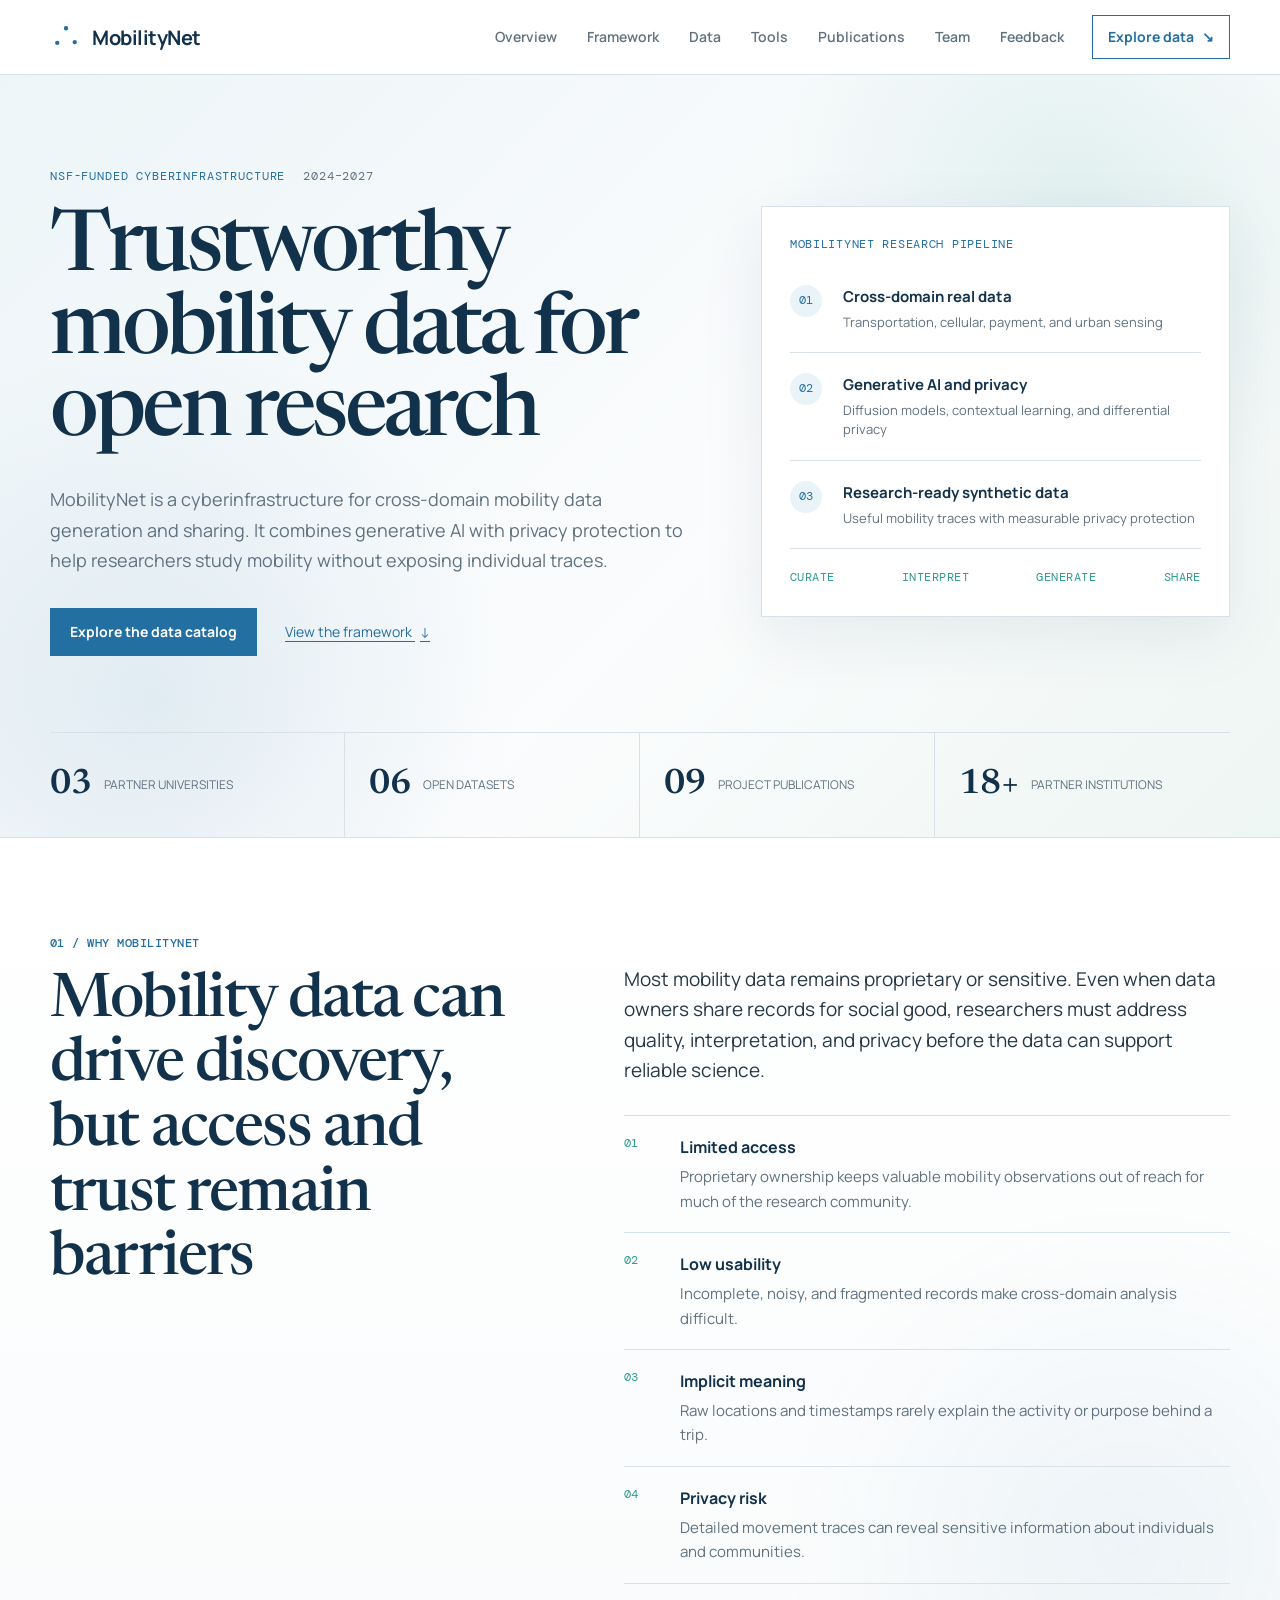
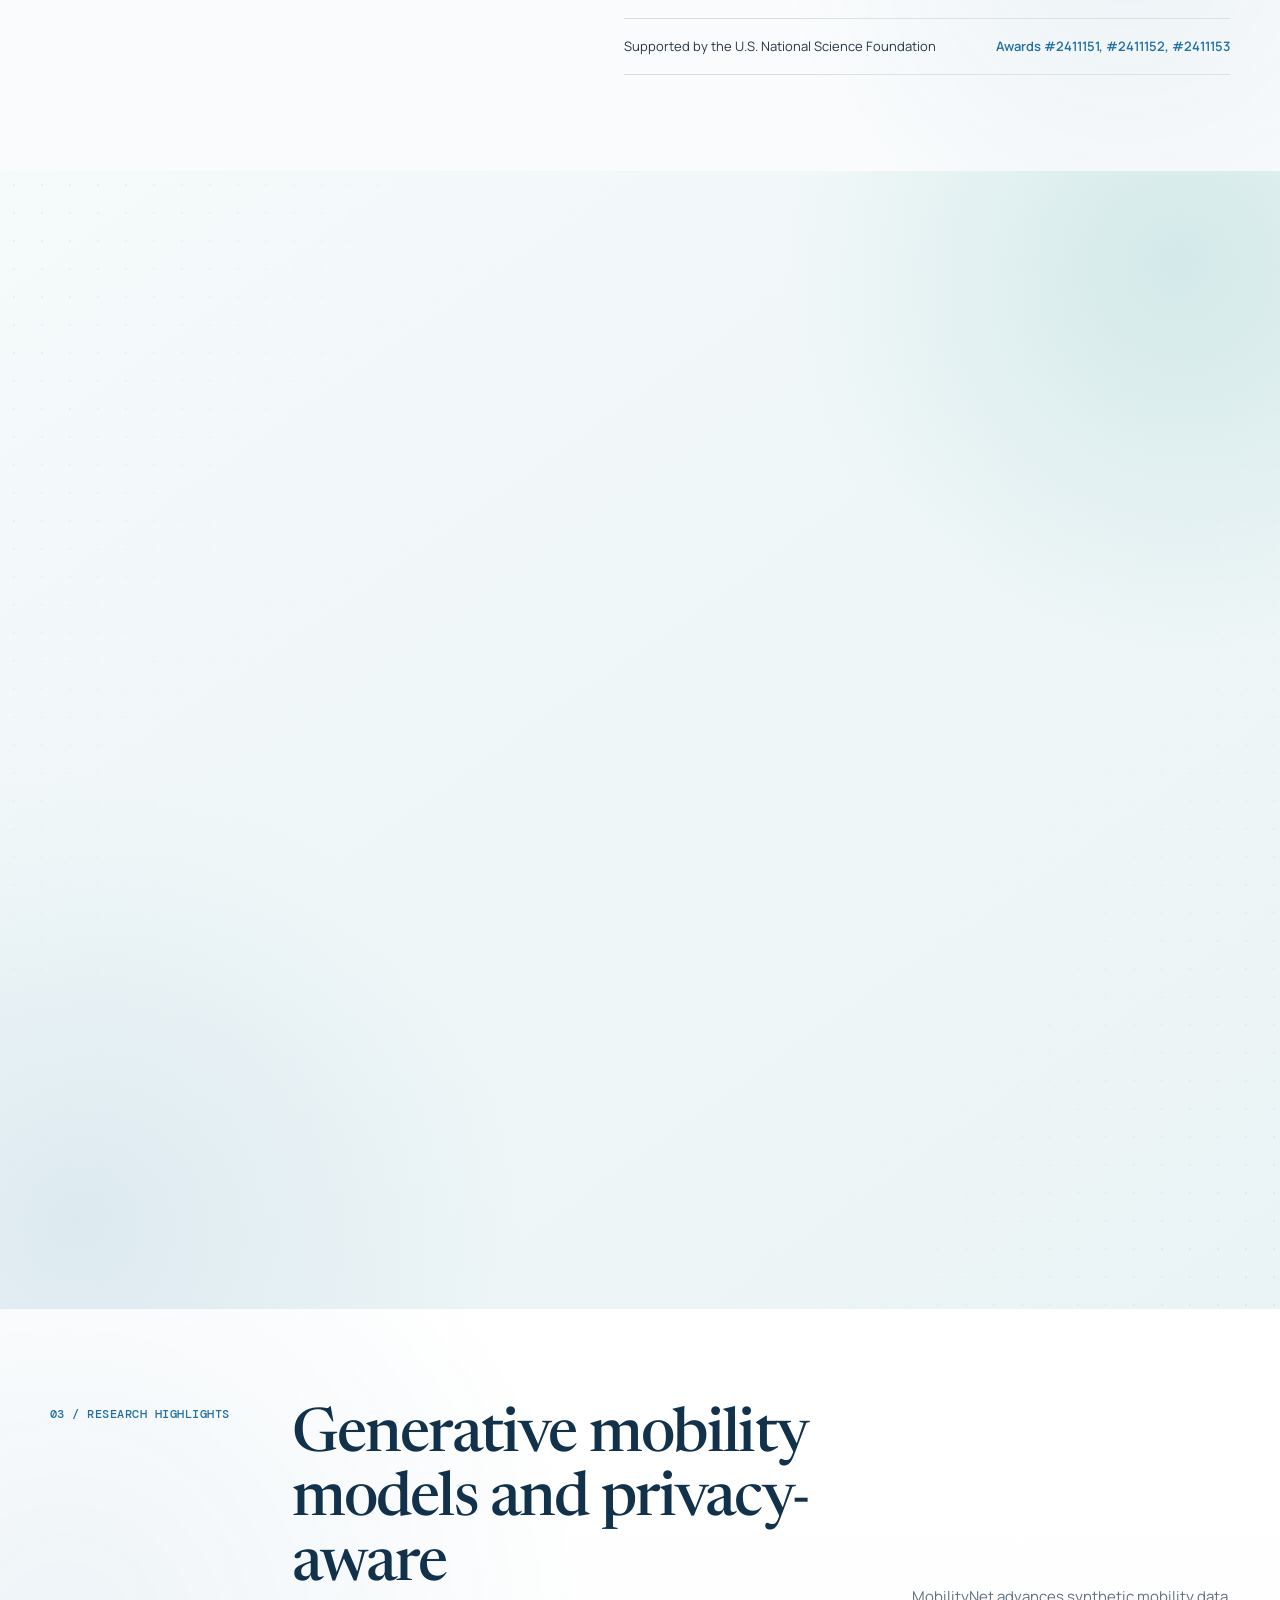
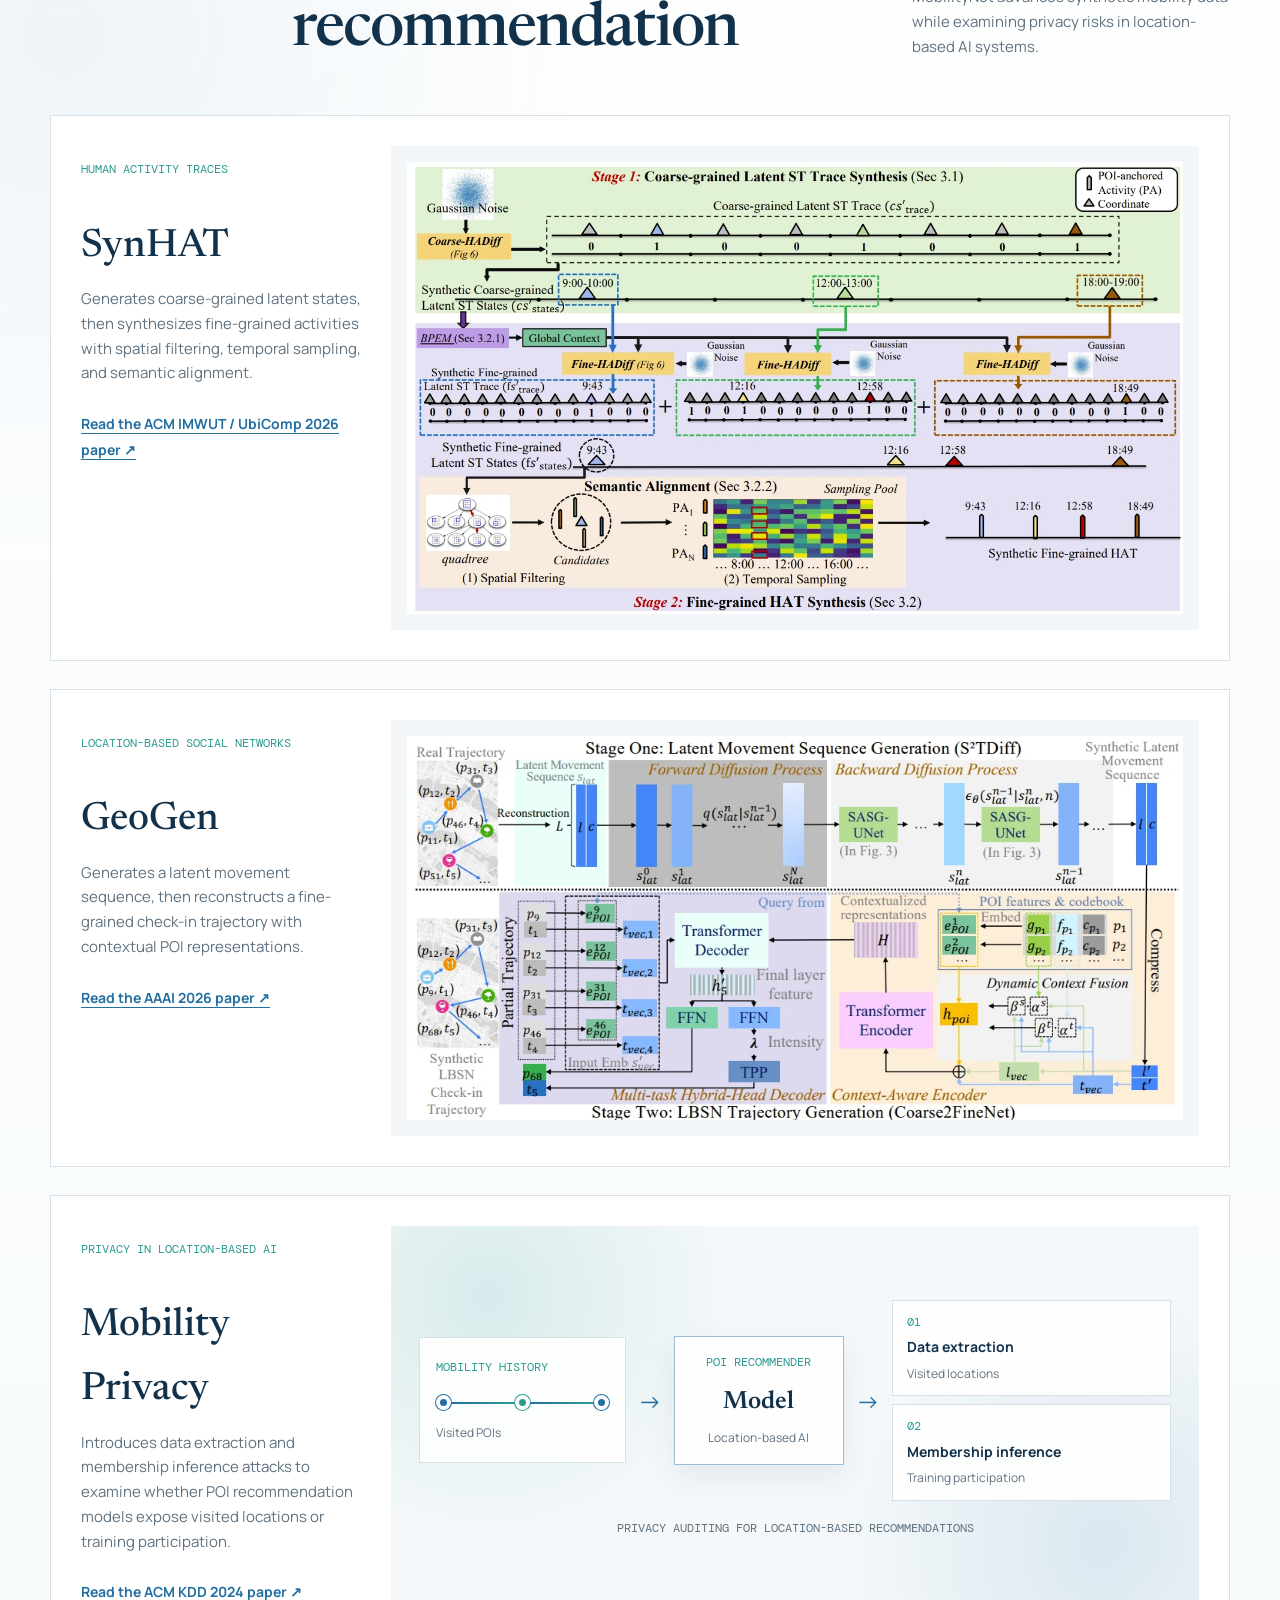
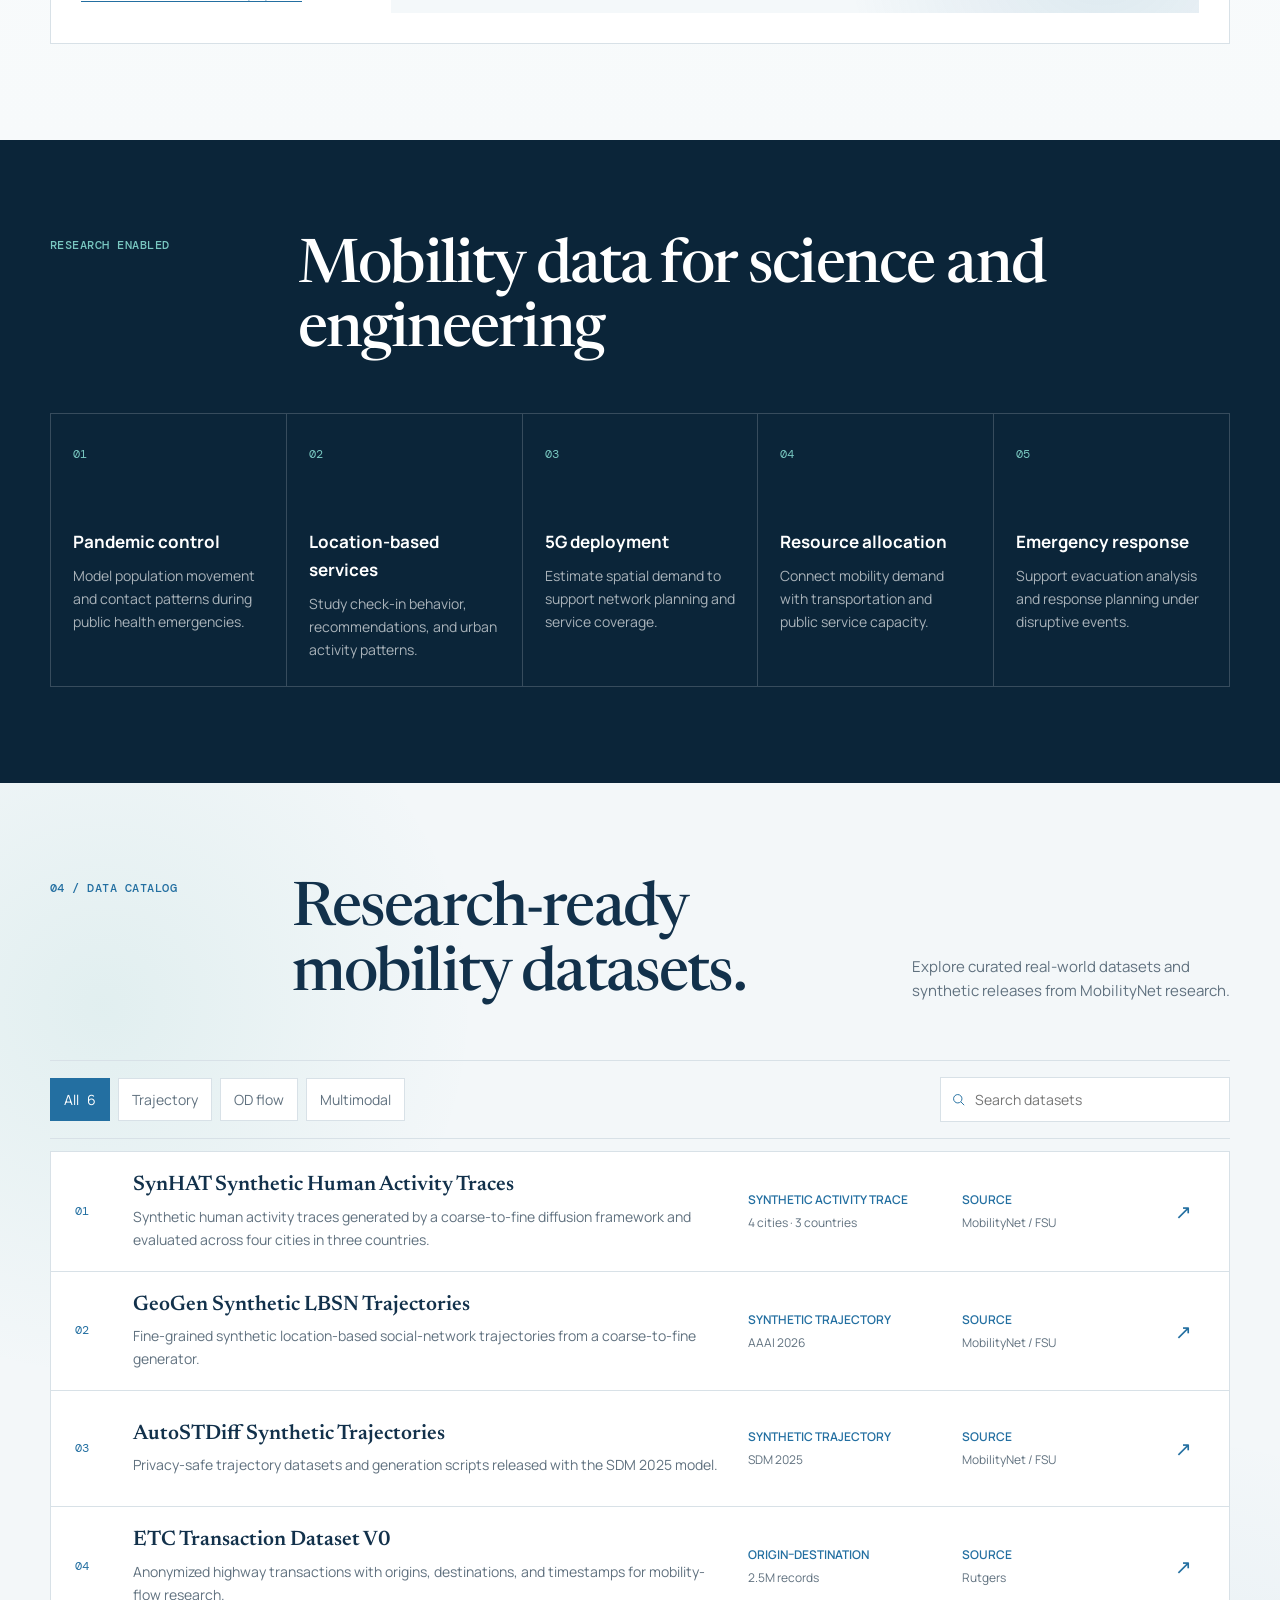
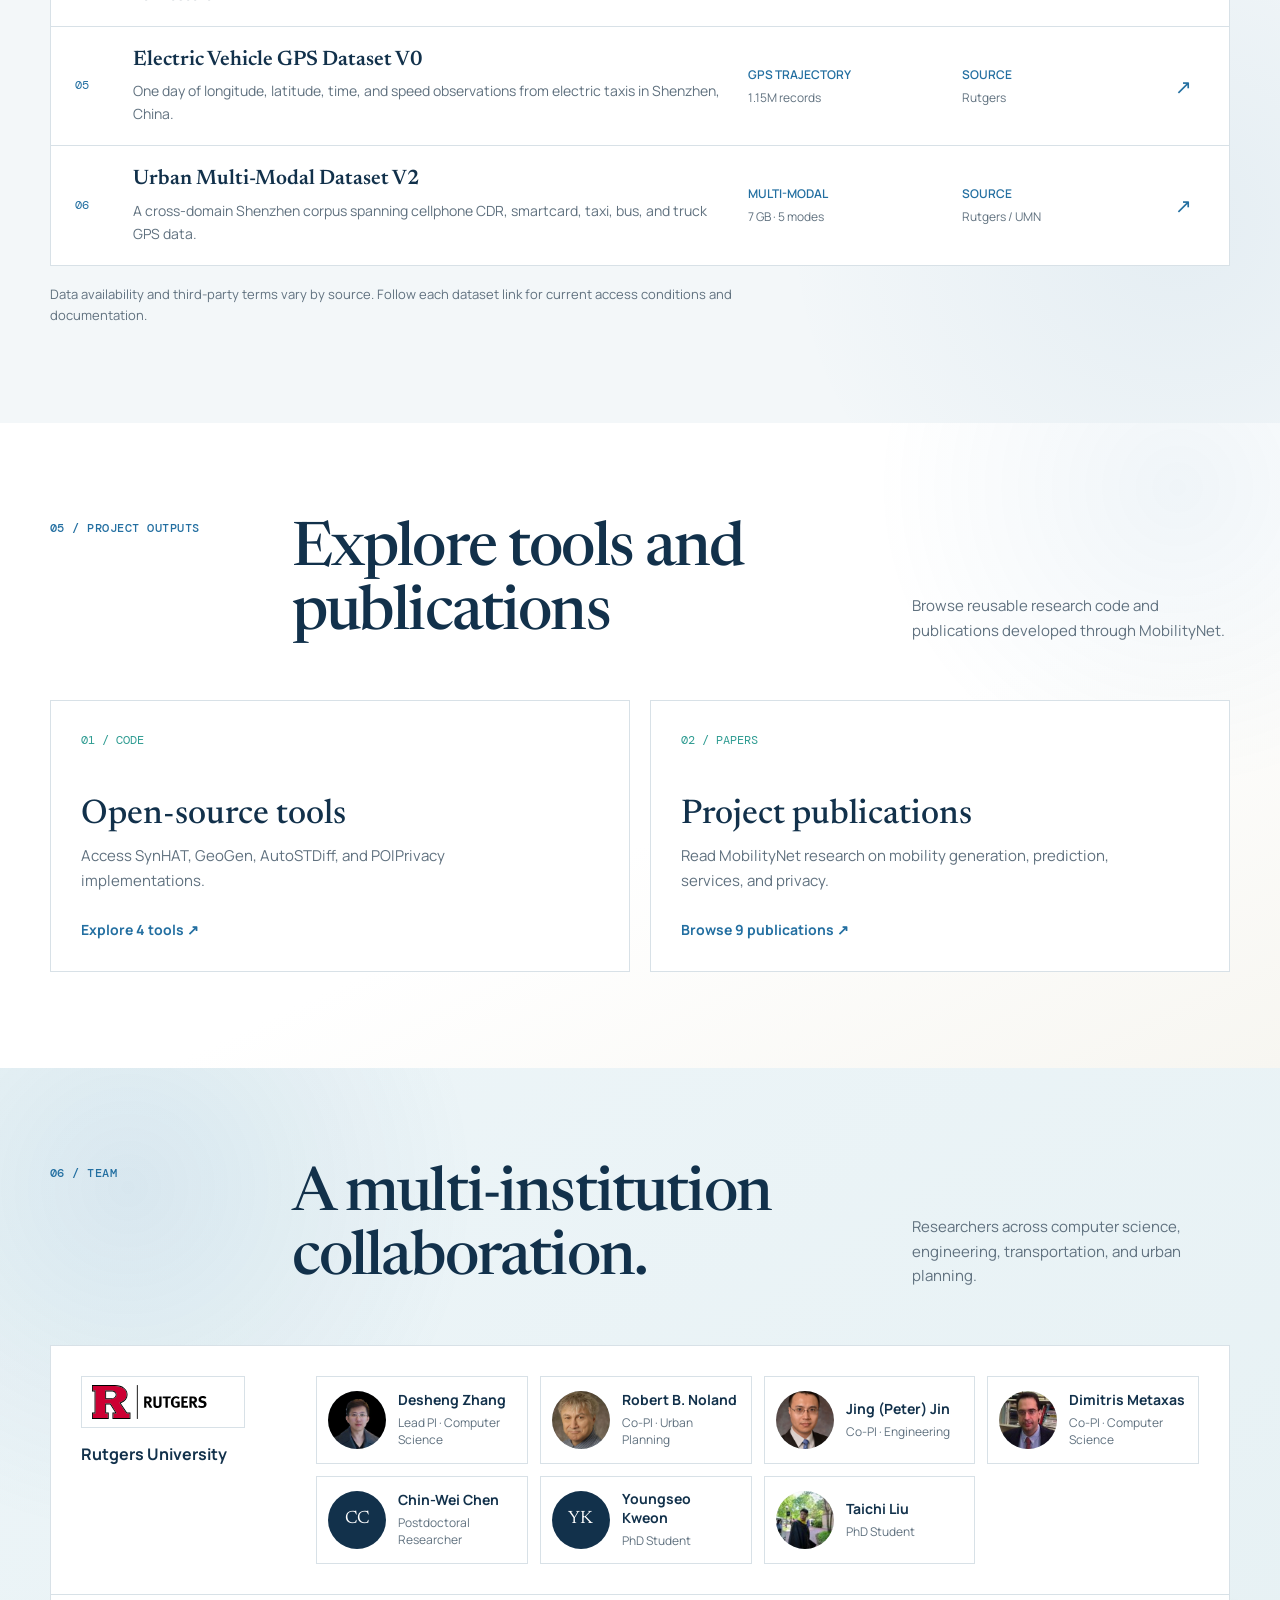
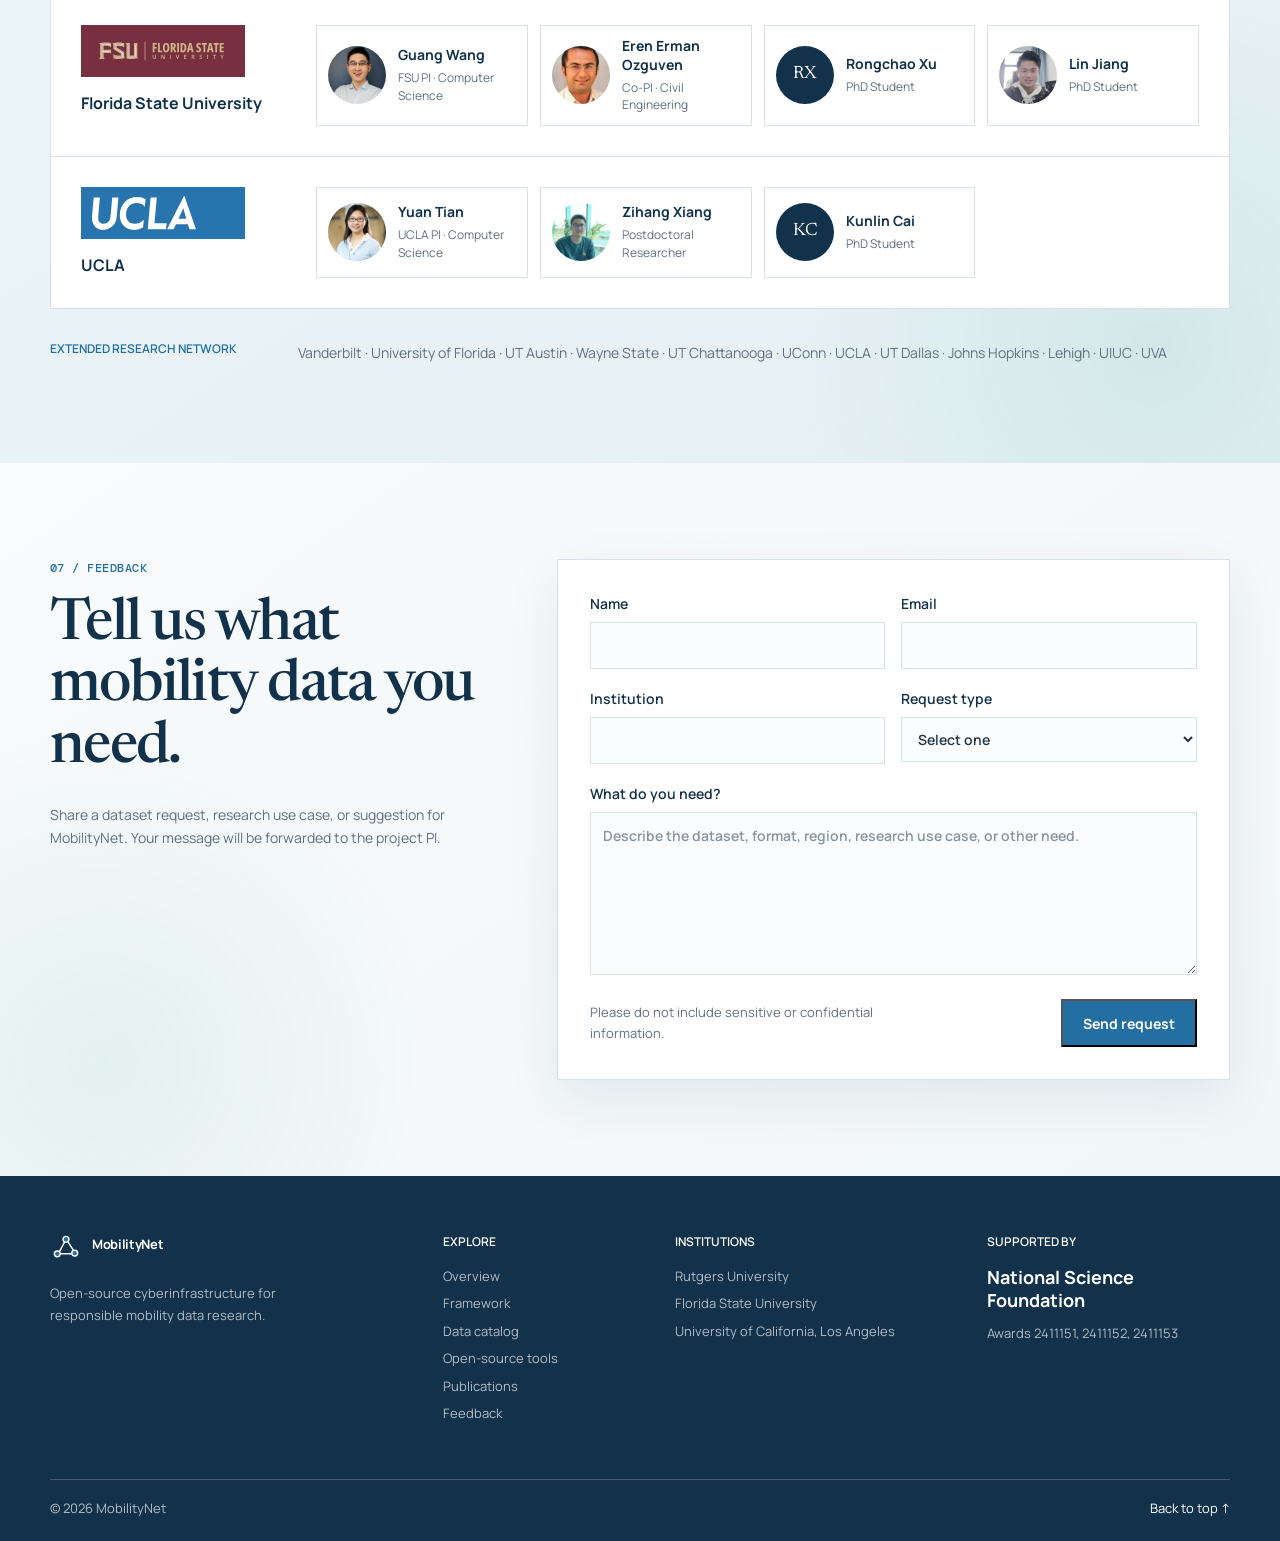
==== commit 6a6674f6: "Rename POI privacy research highlight" ====
--- a/index.html
+++ b/index.html
@@ -123,7 +123,7 @@
             <div class="model-image"><img src="assets/geogen-framework.webp" alt="Two-stage GeoGen framework for location-based social network trajectory generation"></div>
           </figure>
           <figure class="model-card privacy-card reveal">
-            <div class="model-copy"><span>Privacy in location-based AI</span><h3>Where Have You Been?</h3><p>Introduces data extraction and membership inference attacks to examine whether POI recommendation models expose visited locations or training participation.</p><a href="https://dl.acm.org/doi/pdf/10.1145/3637528.3671758" target="_blank" rel="noopener">Read the ACM KDD 2024 paper ↗</a></div>
+            <div class="model-copy"><span>Privacy in location-based AI</span><h3>Mobility Privacy</h3><p>Introduces data extraction and membership inference attacks to examine whether POI recommendation models expose visited locations or training participation.</p><a href="https://dl.acm.org/doi/pdf/10.1145/3637528.3671758" target="_blank" rel="noopener">Read the ACM KDD 2024 paper ↗</a></div>
             <div class="model-image privacy-model-image" role="img" aria-label="Privacy audit of point-of-interest recommendation models">
               <div class="privacy-flow">
                 <div class="privacy-node privacy-input"><span>Mobility history</span><div class="poi-sequence" aria-hidden="true"><i></i><b></b><i></i><b></b><i></i></div><small>Visited POIs</small></div>
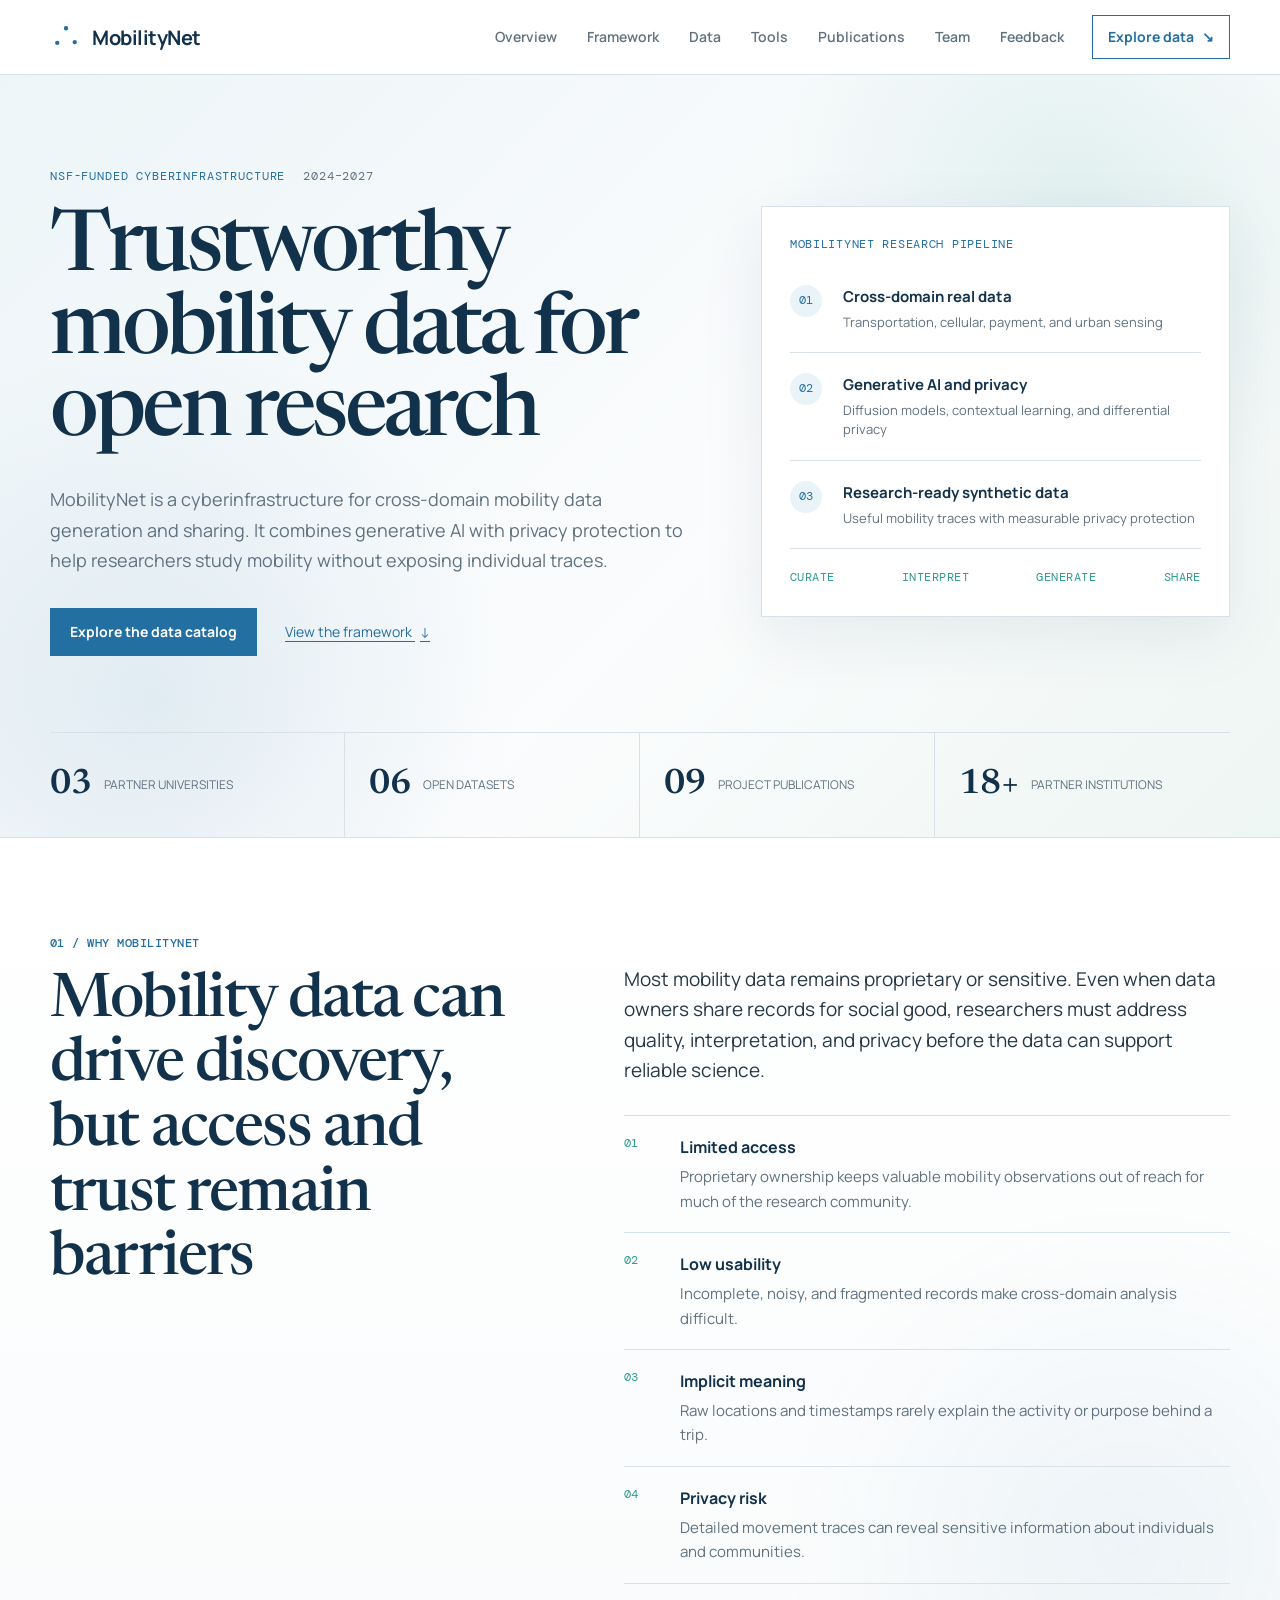
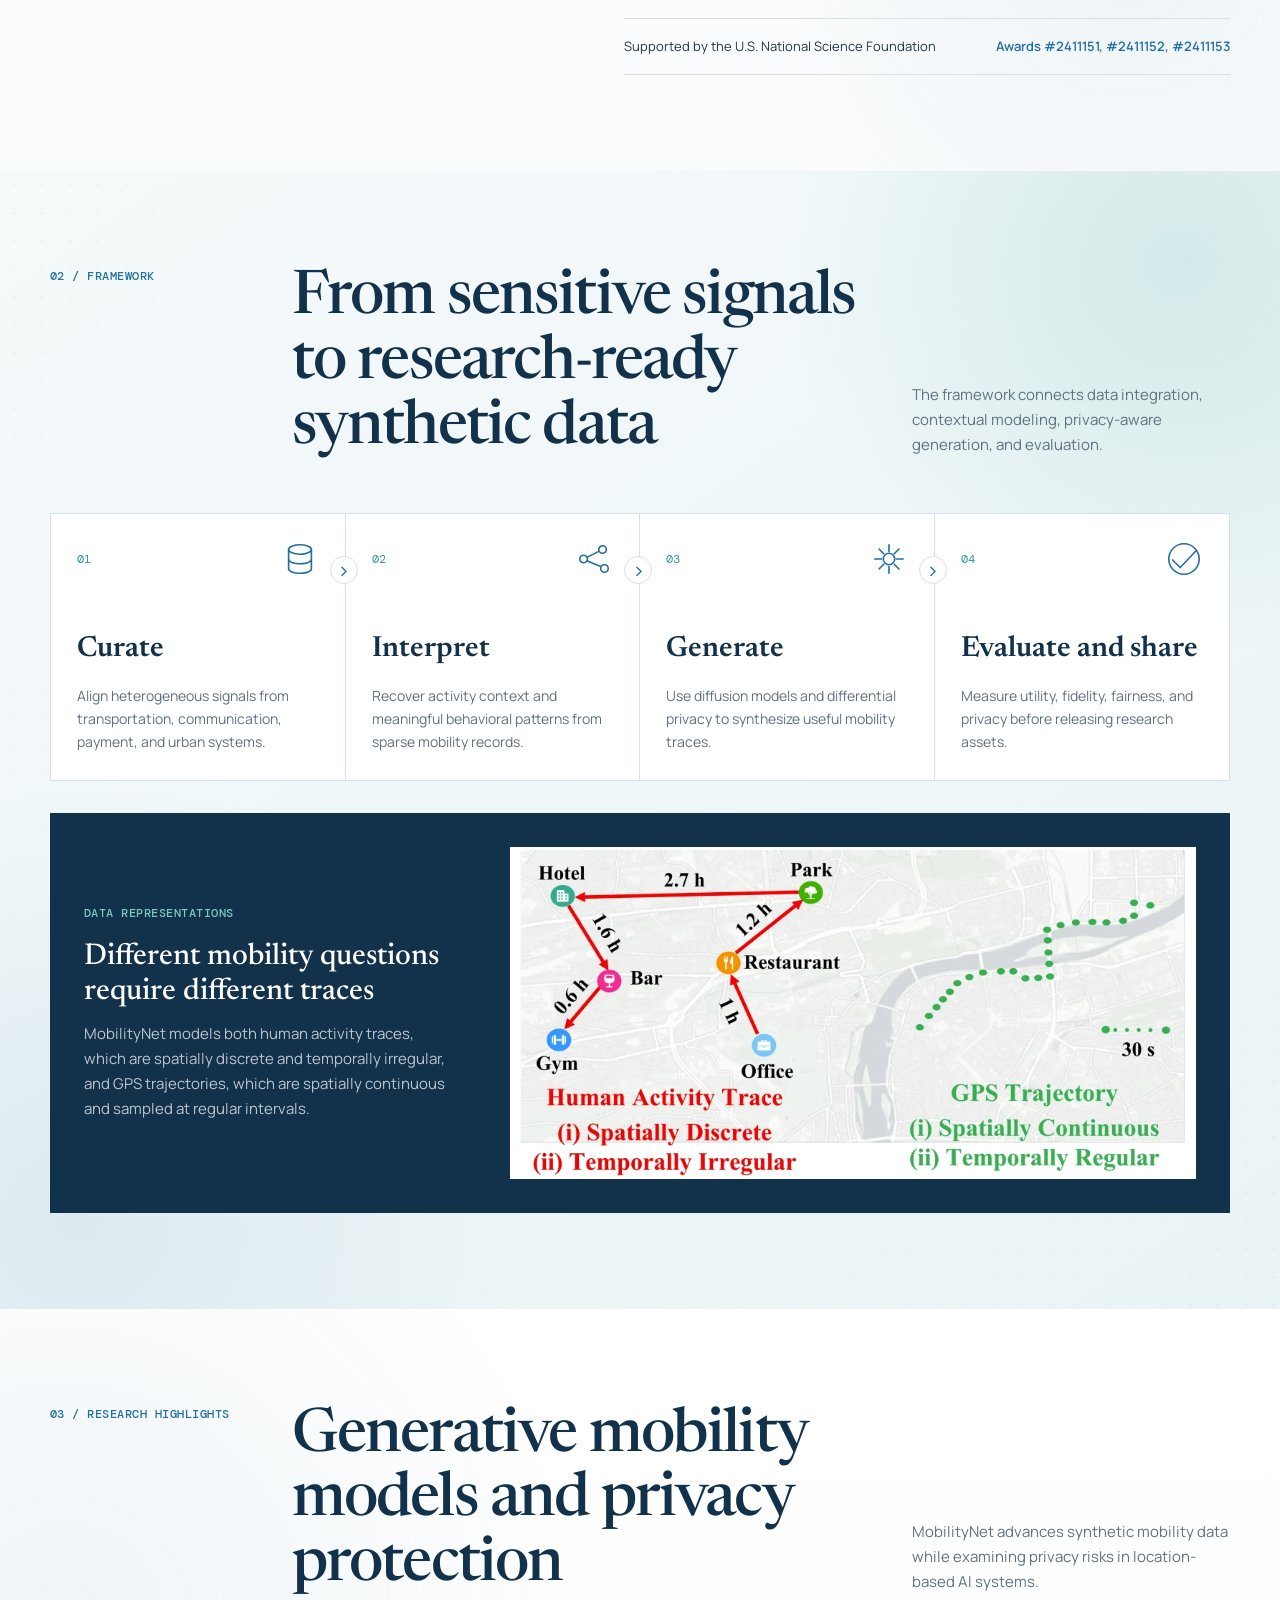
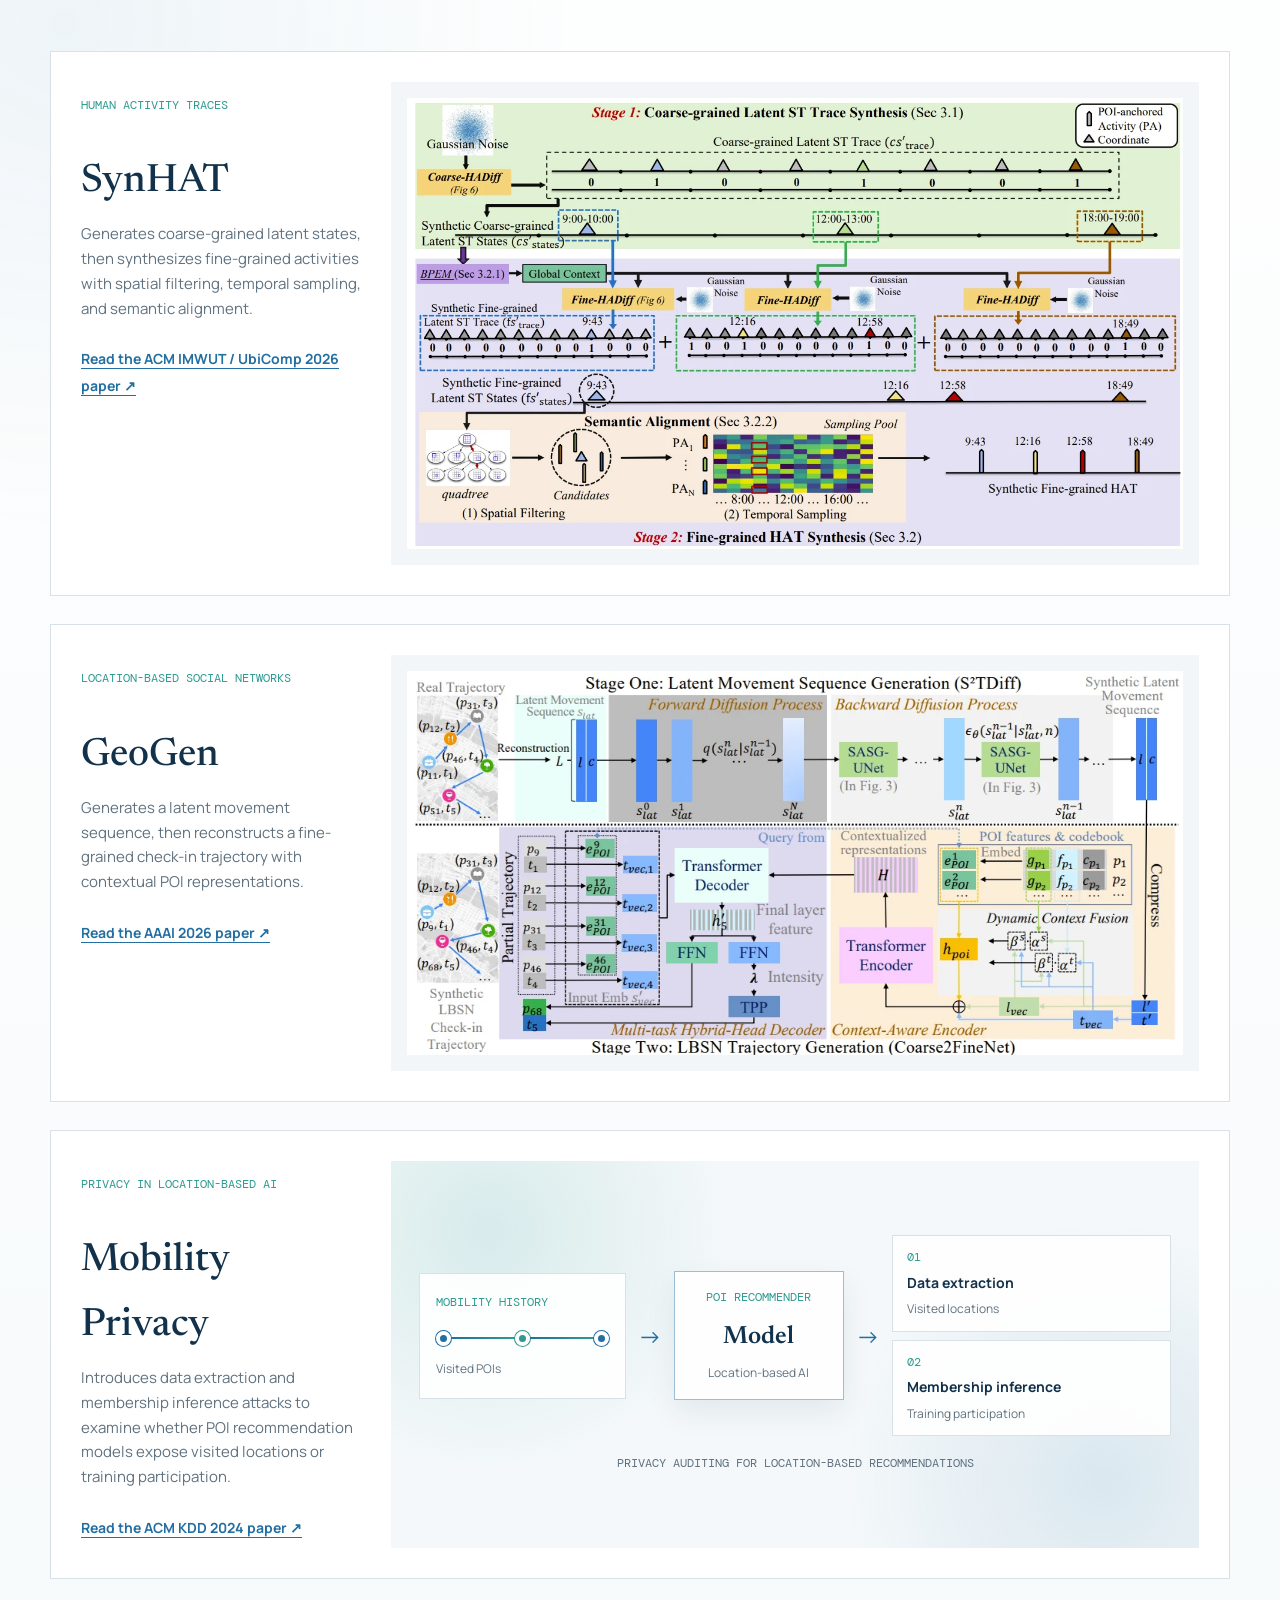
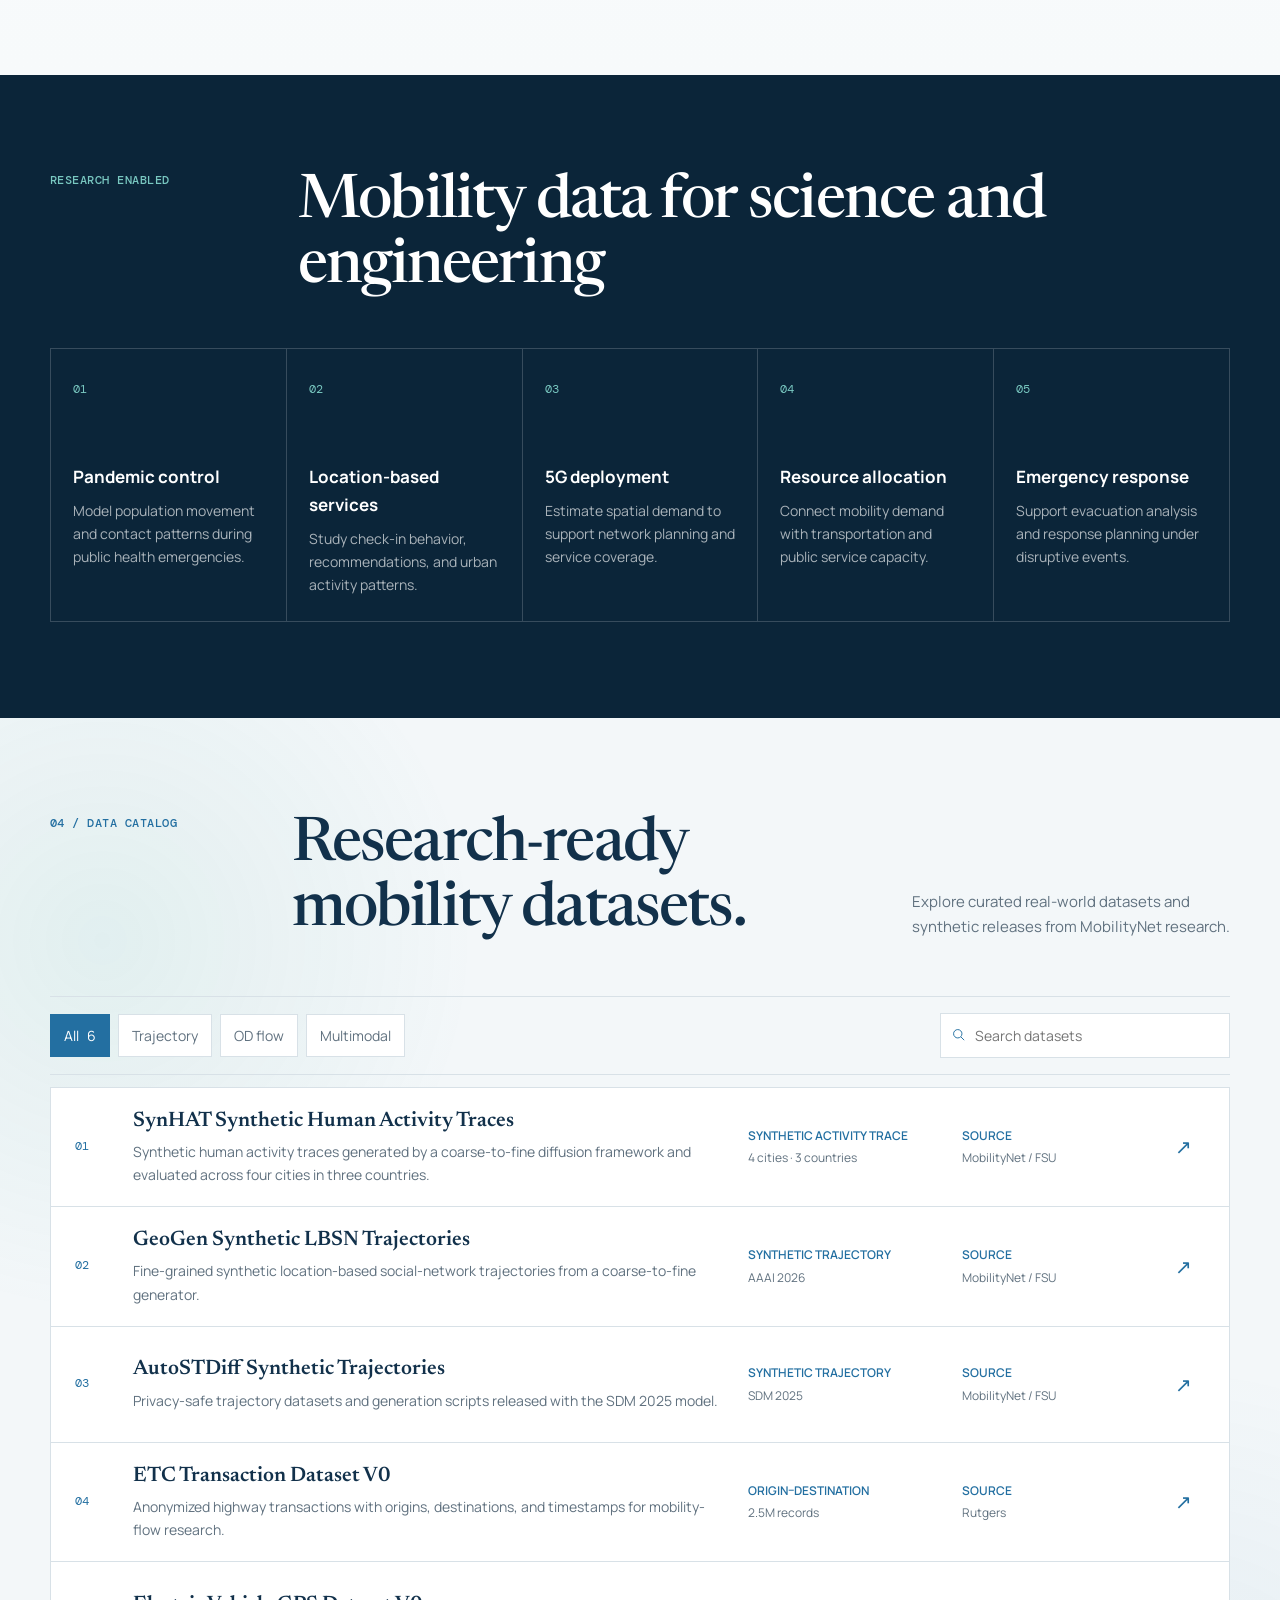
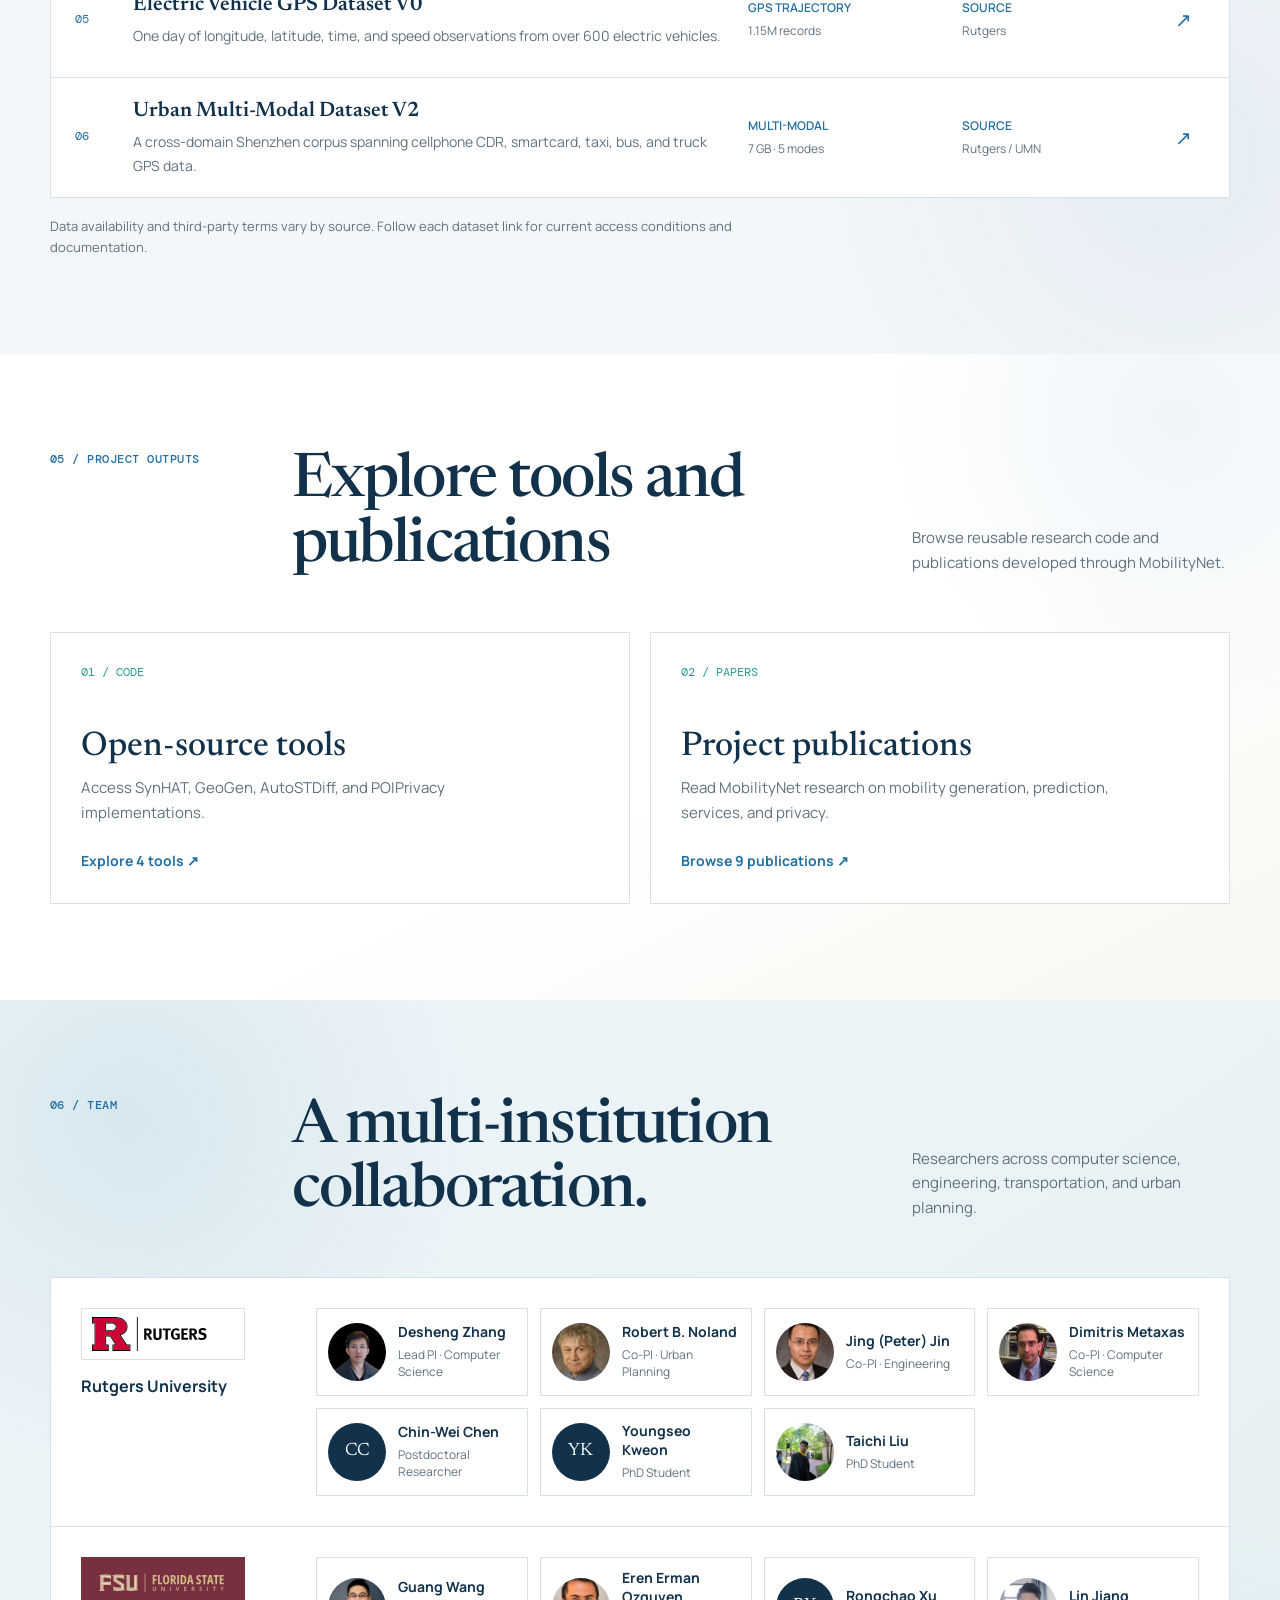
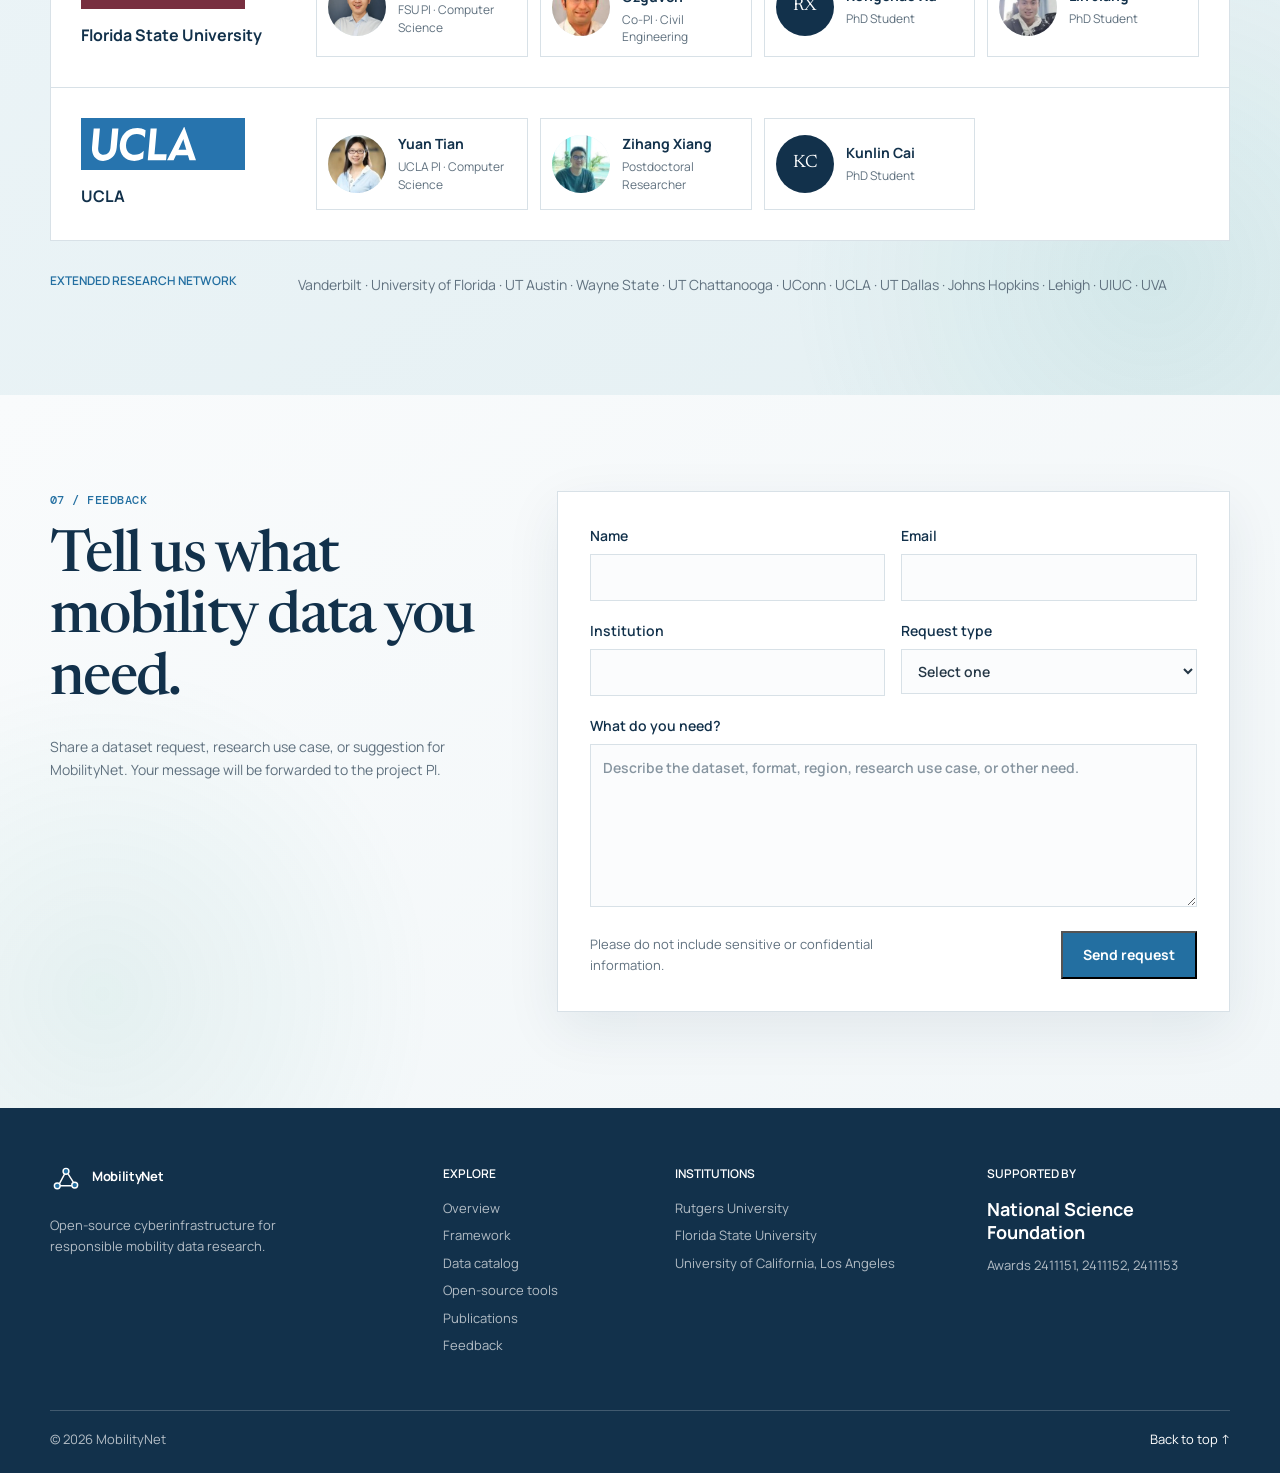
==== commit 654f8c90: "Update research highlights heading" ====
--- a/index.html
+++ b/index.html
@@ -110,7 +110,7 @@
       <div class="shell">
         <div class="section-heading reveal">
           <p class="section-number">03 / Research highlights</p>
-          <h2>Generative mobility models and privacy-aware recommendation</h2>
+          <h2>Generative mobility models and privacy protection</h2>
           <p>MobilityNet advances synthetic mobility data while examining privacy risks in location-based AI systems.</p>
         </div>
         <div class="model-stack">
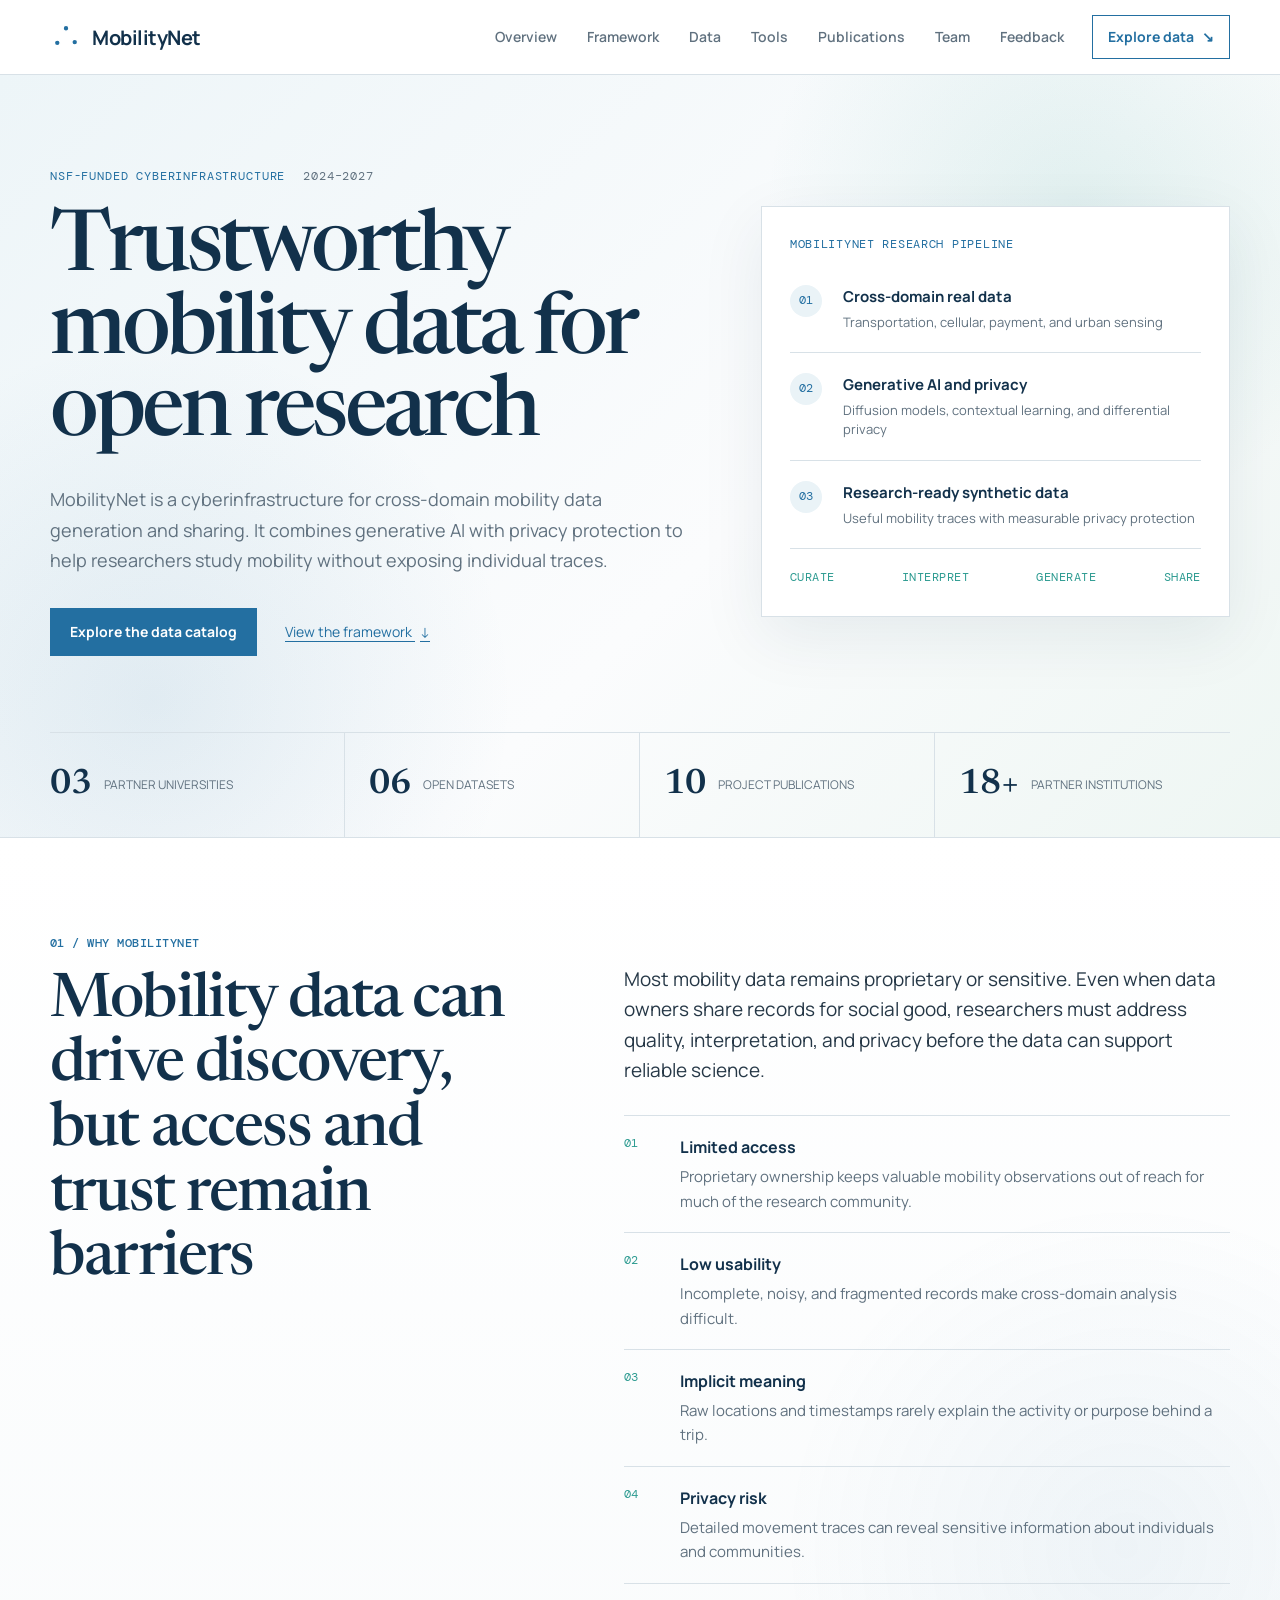
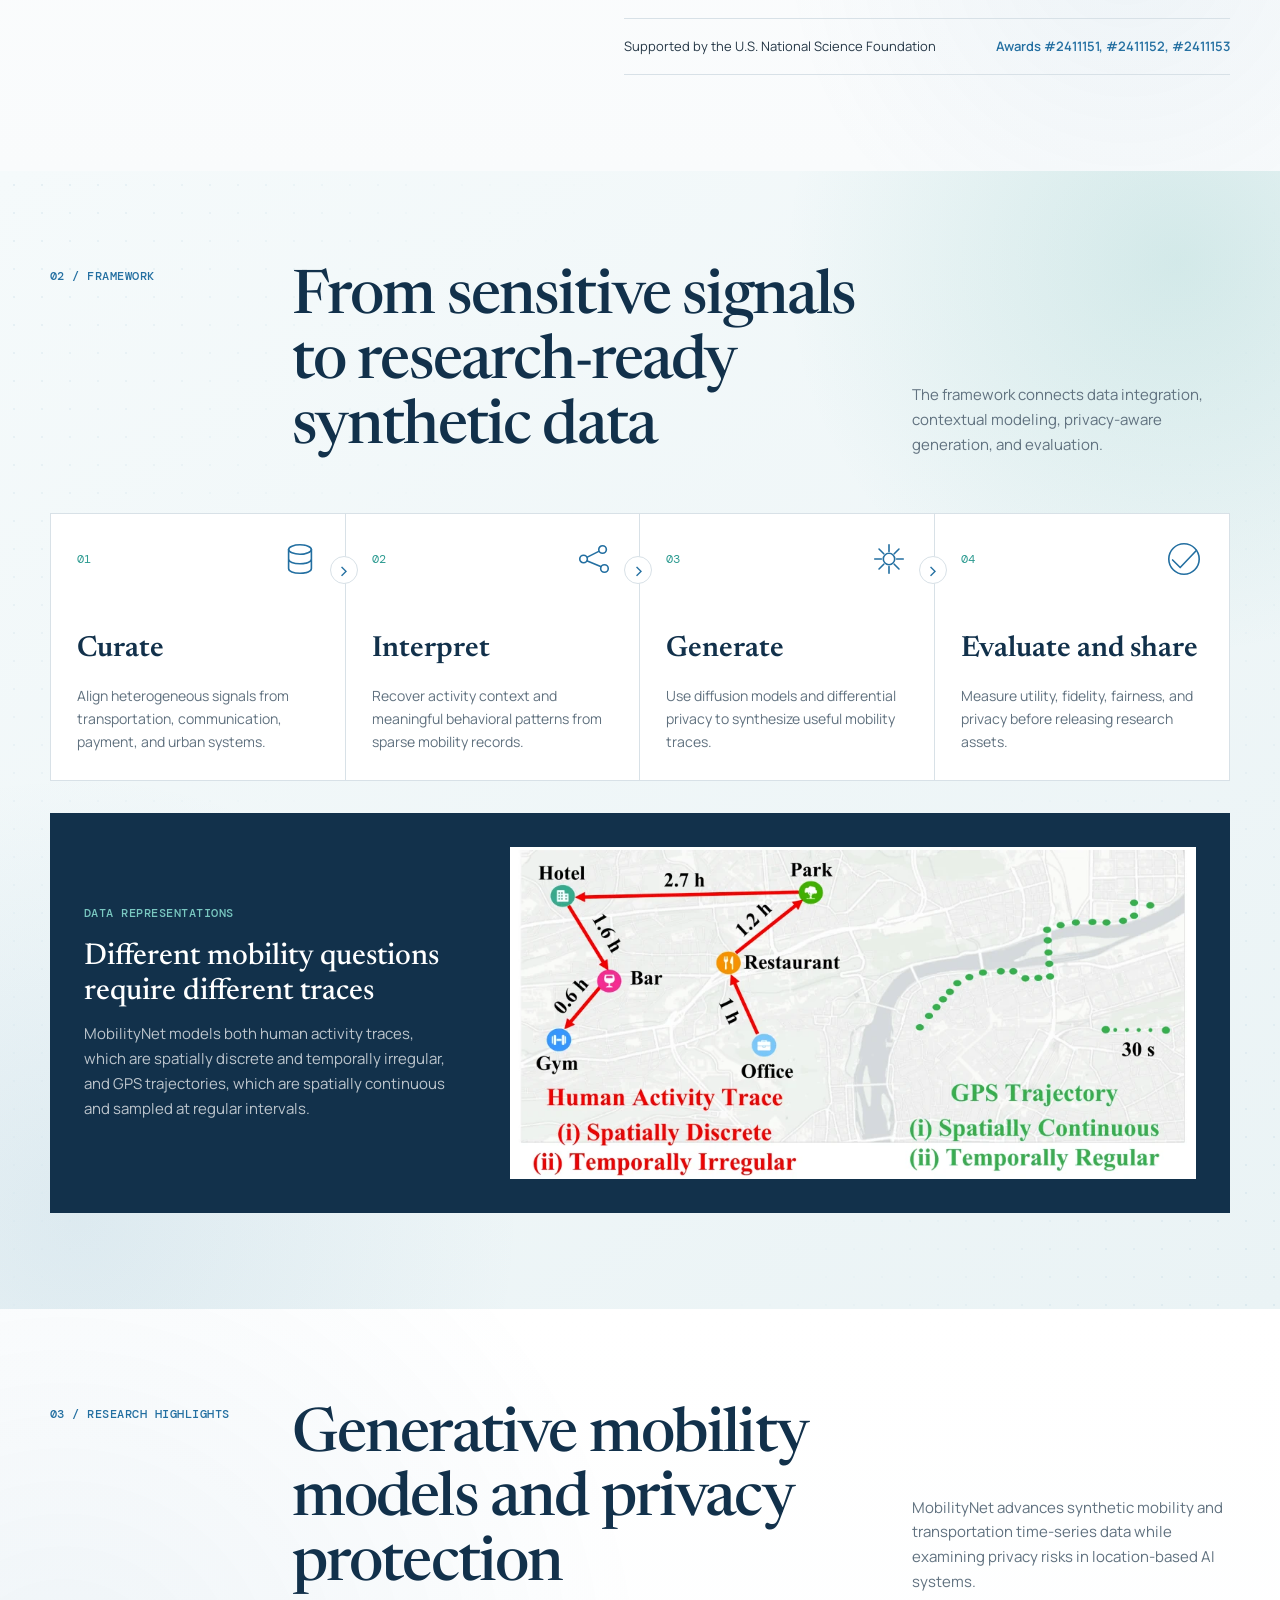
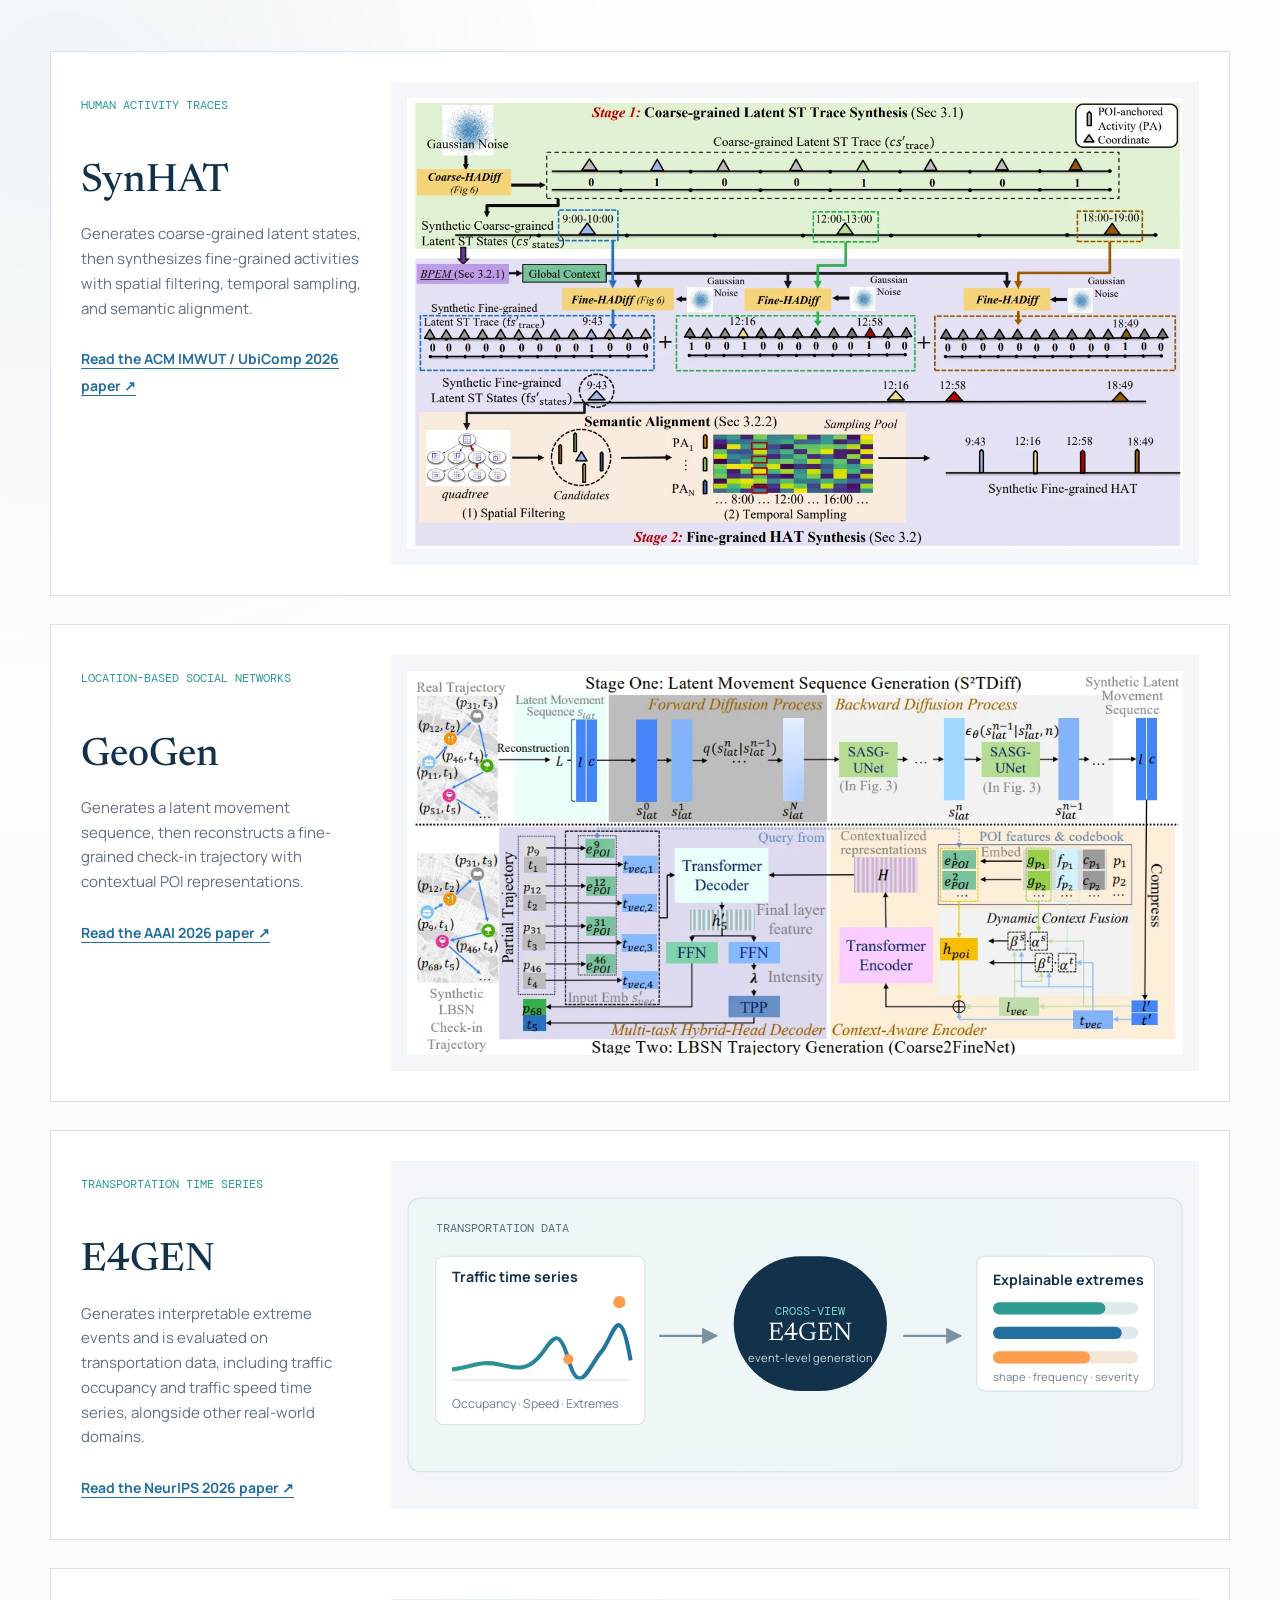
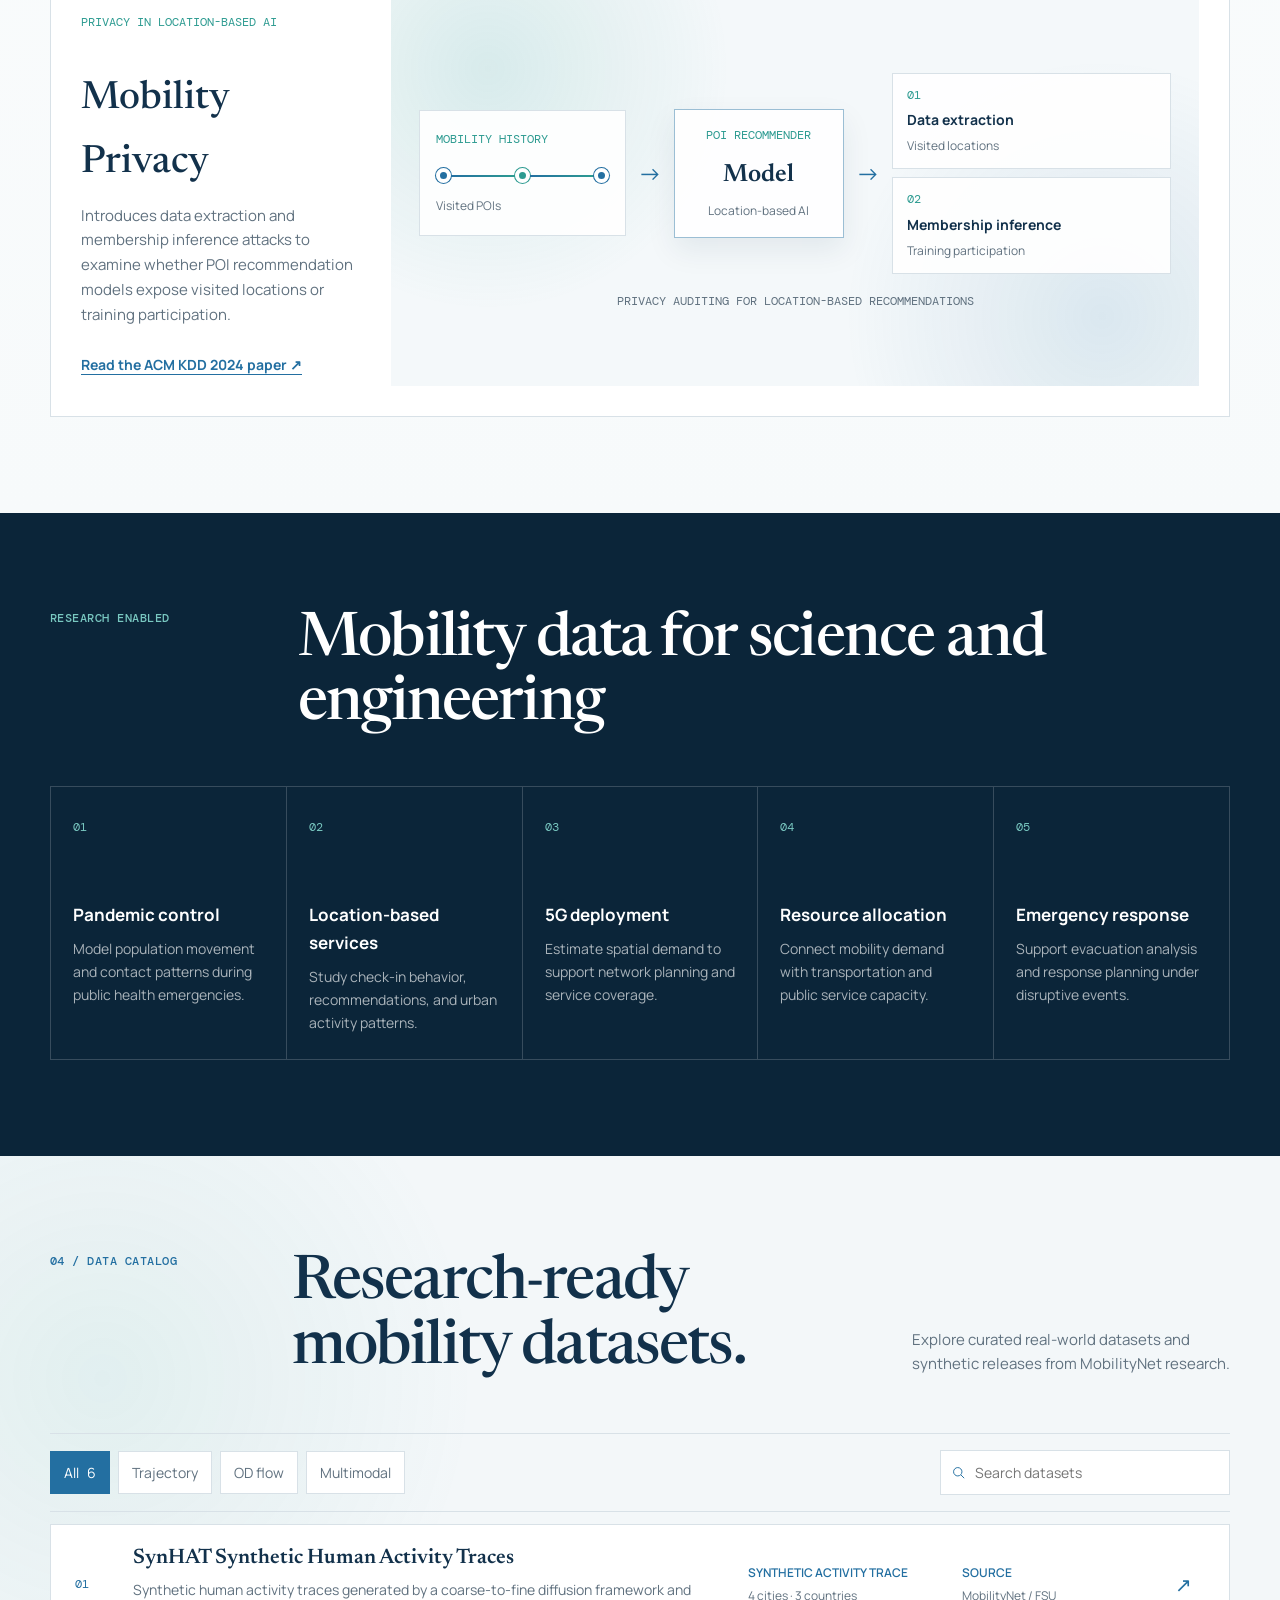
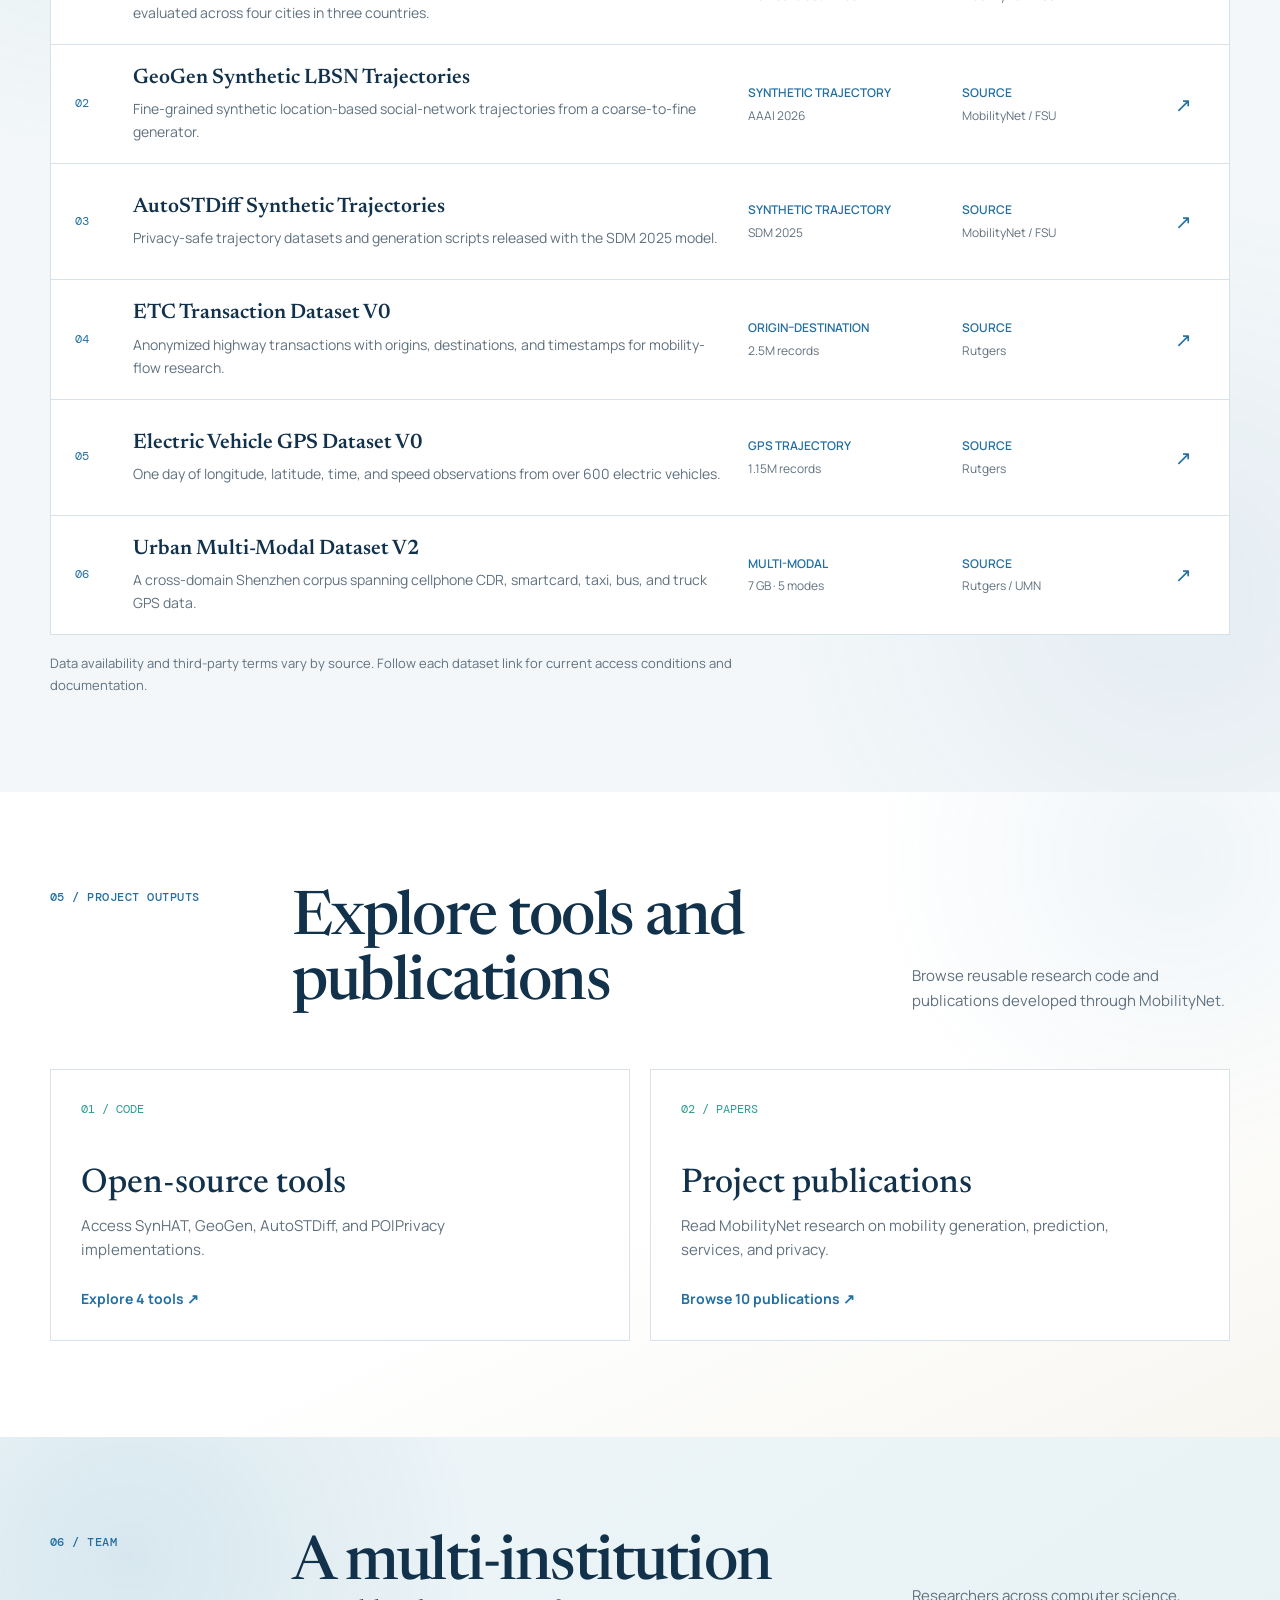
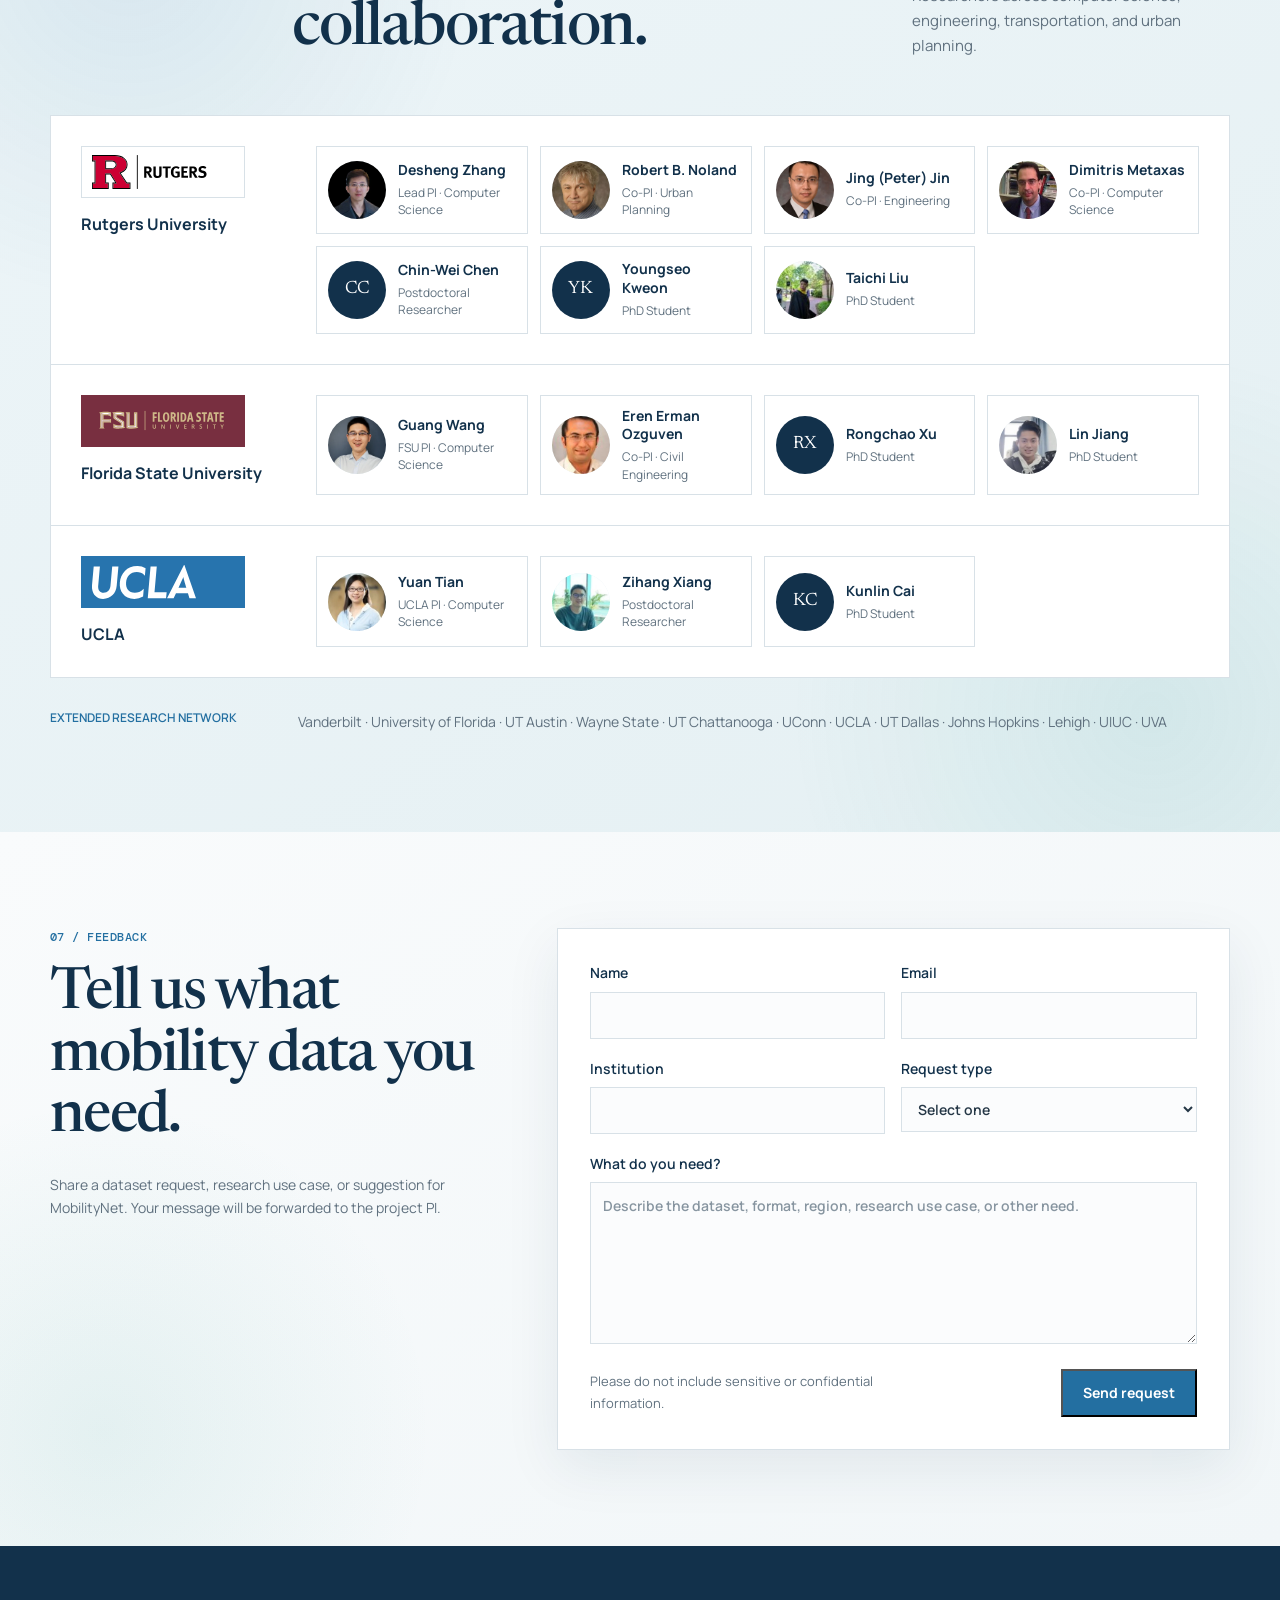
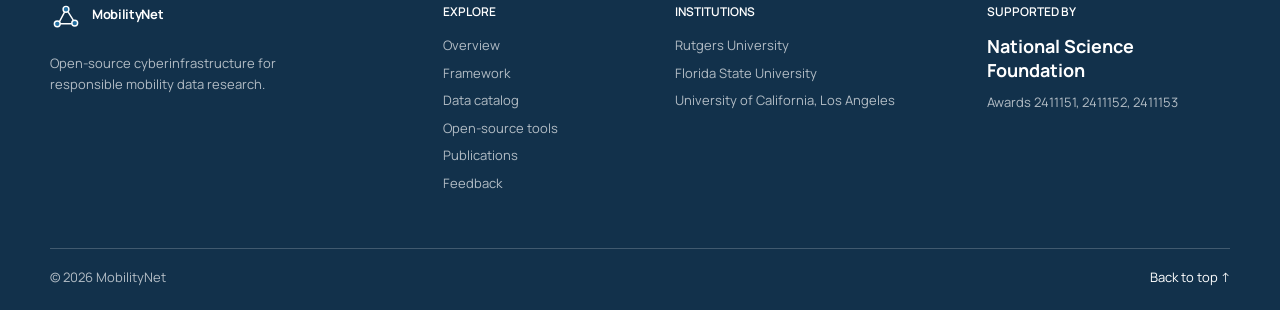
==== commit 78322fd8: "Add E4GEN to research highlights" ====
--- a/index.html
+++ b/index.html
@@ -62,7 +62,7 @@
       <div class="shell project-stats reveal" aria-label="Project statistics">
         <div><strong>03</strong><span>Partner universities</span></div>
         <div><strong>06</strong><span>Open datasets</span></div>
-        <div><strong>09</strong><span>Project publications</span></div>
+        <div><strong>10</strong><span>Project publications</span></div>
         <div><strong>18+</strong><span>Partner institutions</span></div>
       </div>
     </section>
@@ -111,7 +111,7 @@
         <div class="section-heading reveal">
           <p class="section-number">03 / Research highlights</p>
           <h2>Generative mobility models and privacy protection</h2>
-          <p>MobilityNet advances synthetic mobility data while examining privacy risks in location-based AI systems.</p>
+          <p>MobilityNet advances synthetic mobility and transportation time-series data while examining privacy risks in location-based AI systems.</p>
         </div>
         <div class="model-stack">
           <figure class="model-card reveal">
@@ -121,6 +121,44 @@
           <figure class="model-card reveal">
             <div class="model-copy"><span>Location-based social networks</span><h3>GeoGen</h3><p>Generates a latent movement sequence, then reconstructs a fine-grained check-in trajectory with contextual POI representations.</p><a href="https://ojs.aaai.org/index.php/AAAI/article/view/37111" target="_blank" rel="noopener">Read the AAAI 2026 paper ↗</a></div>
             <div class="model-image"><img src="assets/geogen-framework.webp" alt="Two-stage GeoGen framework for location-based social network trajectory generation"></div>
+          </figure>
+          <figure class="model-card reveal">
+            <div class="model-copy"><span>Transportation time series</span><h3>E4GEN</h3><p>Generates interpretable extreme events and is evaluated on transportation data, including traffic occupancy and traffic speed time series, alongside other real-world domains.</p><a href="https://arxiv.org/pdf/2606.01634" target="_blank" rel="noopener">Read the NeurIPS 2026 paper ↗</a></div>
+            <div class="model-image" role="img" aria-label="E4GEN generates extreme transportation time-series events across time and frequency views">
+              <svg viewBox="0 0 760 270" width="100%" aria-hidden="true">
+                <defs>
+                  <linearGradient id="e4gen-bg" x1="0" x2="1"><stop offset="0" stop-color="#eef7f6"/><stop offset="1" stop-color="#eef4f8"/></linearGradient>
+                  <linearGradient id="e4gen-line" x1="0" x2="1"><stop offset="0" stop-color="#2d9b91"/><stop offset="1" stop-color="#236fa1"/></linearGradient>
+                  <marker id="e4gen-arrow" markerWidth="8" markerHeight="8" refX="7" refY="4" orient="auto"><path d="M0,0 L8,4 L0,8 Z" fill="#7b929e"/></marker>
+                </defs>
+                <rect x="1" y="1" width="758" height="268" rx="12" fill="url(#e4gen-bg)" stroke="#d4e0e5"/>
+                <g transform="translate(28 34)">
+                  <text x="0" y="0" fill="#58707d" font-family="DM Mono, monospace" font-size="12">TRANSPORTATION DATA</text>
+                  <rect x="0" y="24" width="205" height="165" rx="8" fill="#fff" stroke="#d4e0e5"/>
+                  <text x="16" y="49" fill="#12314b" font-family="Manrope, sans-serif" font-size="14" font-weight="700">Traffic time series</text>
+                  <path d="M16 135 C38 132,44 126,62 130 S88 136,100 124 S119 86,130 125 S150 132,162 118 S180 62,191 126" fill="none" stroke="url(#e4gen-line)" stroke-width="4"/>
+                  <line x1="16" y1="145" x2="191" y2="145" stroke="#d4e0e5"/>
+                  <circle cx="130" cy="125" r="5" fill="#ff9d4d"/><circle cx="180" cy="69" r="6" fill="#ff9d4d"/>
+                  <text x="16" y="173" fill="#6d818b" font-family="Manrope, sans-serif" font-size="12">Occupancy · Speed · Extremes</text>
+                </g>
+                <path d="M247 136 H303" stroke="#7b929e" stroke-width="2" marker-end="url(#e4gen-arrow)"/>
+                <g transform="translate(320 58)">
+                  <rect width="150" height="132" rx="66" fill="#12314b"/>
+                  <text x="75" y="58" text-anchor="middle" fill="#79d1c9" font-family="DM Mono, monospace" font-size="12">CROSS-VIEW</text>
+                  <text x="75" y="82" text-anchor="middle" fill="#fff" font-family="Newsreader, Georgia, serif" font-size="25">E4GEN</text>
+                  <text x="75" y="104" text-anchor="middle" fill="#cbd8de" font-family="Manrope, sans-serif" font-size="11">event-level generation</text>
+                </g>
+                <path d="M486 136 H542" stroke="#7b929e" stroke-width="2" marker-end="url(#e4gen-arrow)"/>
+                <g transform="translate(558 58)">
+                  <rect width="174" height="132" rx="8" fill="#fff" stroke="#d4e0e5"/>
+                  <text x="16" y="28" fill="#12314b" font-family="Manrope, sans-serif" font-size="14" font-weight="700">Explainable extremes</text>
+                  <rect x="16" y="45" width="142" height="12" rx="6" fill="#dceceb"/><rect x="16" y="45" width="110" height="12" rx="6" fill="#2d9b91"/>
+                  <rect x="16" y="69" width="142" height="12" rx="6" fill="#dfe8ee"/><rect x="16" y="69" width="126" height="12" rx="6" fill="#236fa1"/>
+                  <rect x="16" y="93" width="142" height="12" rx="6" fill="#f2e6d8"/><rect x="16" y="93" width="95" height="12" rx="6" fill="#ff9d4d"/>
+                  <text x="16" y="122" fill="#6d818b" font-family="Manrope, sans-serif" font-size="11">shape · frequency · severity</text>
+                </g>
+              </svg>
+            </div>
           </figure>
           <figure class="model-card privacy-card reveal">
             <div class="model-copy"><span>Privacy in location-based AI</span><h3>Mobility Privacy</h3><p>Introduces data extraction and membership inference attacks to examine whether POI recommendation models expose visited locations or training participation.</p><a href="https://dl.acm.org/doi/pdf/10.1145/3637528.3671758" target="_blank" rel="noopener">Read the ACM KDD 2024 paper ↗</a></div>
@@ -185,7 +223,7 @@
         </div>
         <div class="output-cards reveal">
           <a class="output-card" href="tools.html"><span class="output-card-index">01 / Code</span><strong>Open-source tools</strong><p>Access SynHAT, GeoGen, AutoSTDiff, and POIPrivacy implementations.</p><span class="output-card-link">Explore 4 tools ↗</span></a>
-          <a class="output-card" href="publications.html"><span class="output-card-index">02 / Papers</span><strong>Project publications</strong><p>Read MobilityNet research on mobility generation, prediction, services, and privacy.</p><span class="output-card-link">Browse 9 publications ↗</span></a>
+          <a class="output-card" href="publications.html"><span class="output-card-index">02 / Papers</span><strong>Project publications</strong><p>Read MobilityNet research on mobility generation, prediction, services, and privacy.</p><span class="output-card-link">Browse 10 publications ↗</span></a>
         </div>
       </div>
     </section>
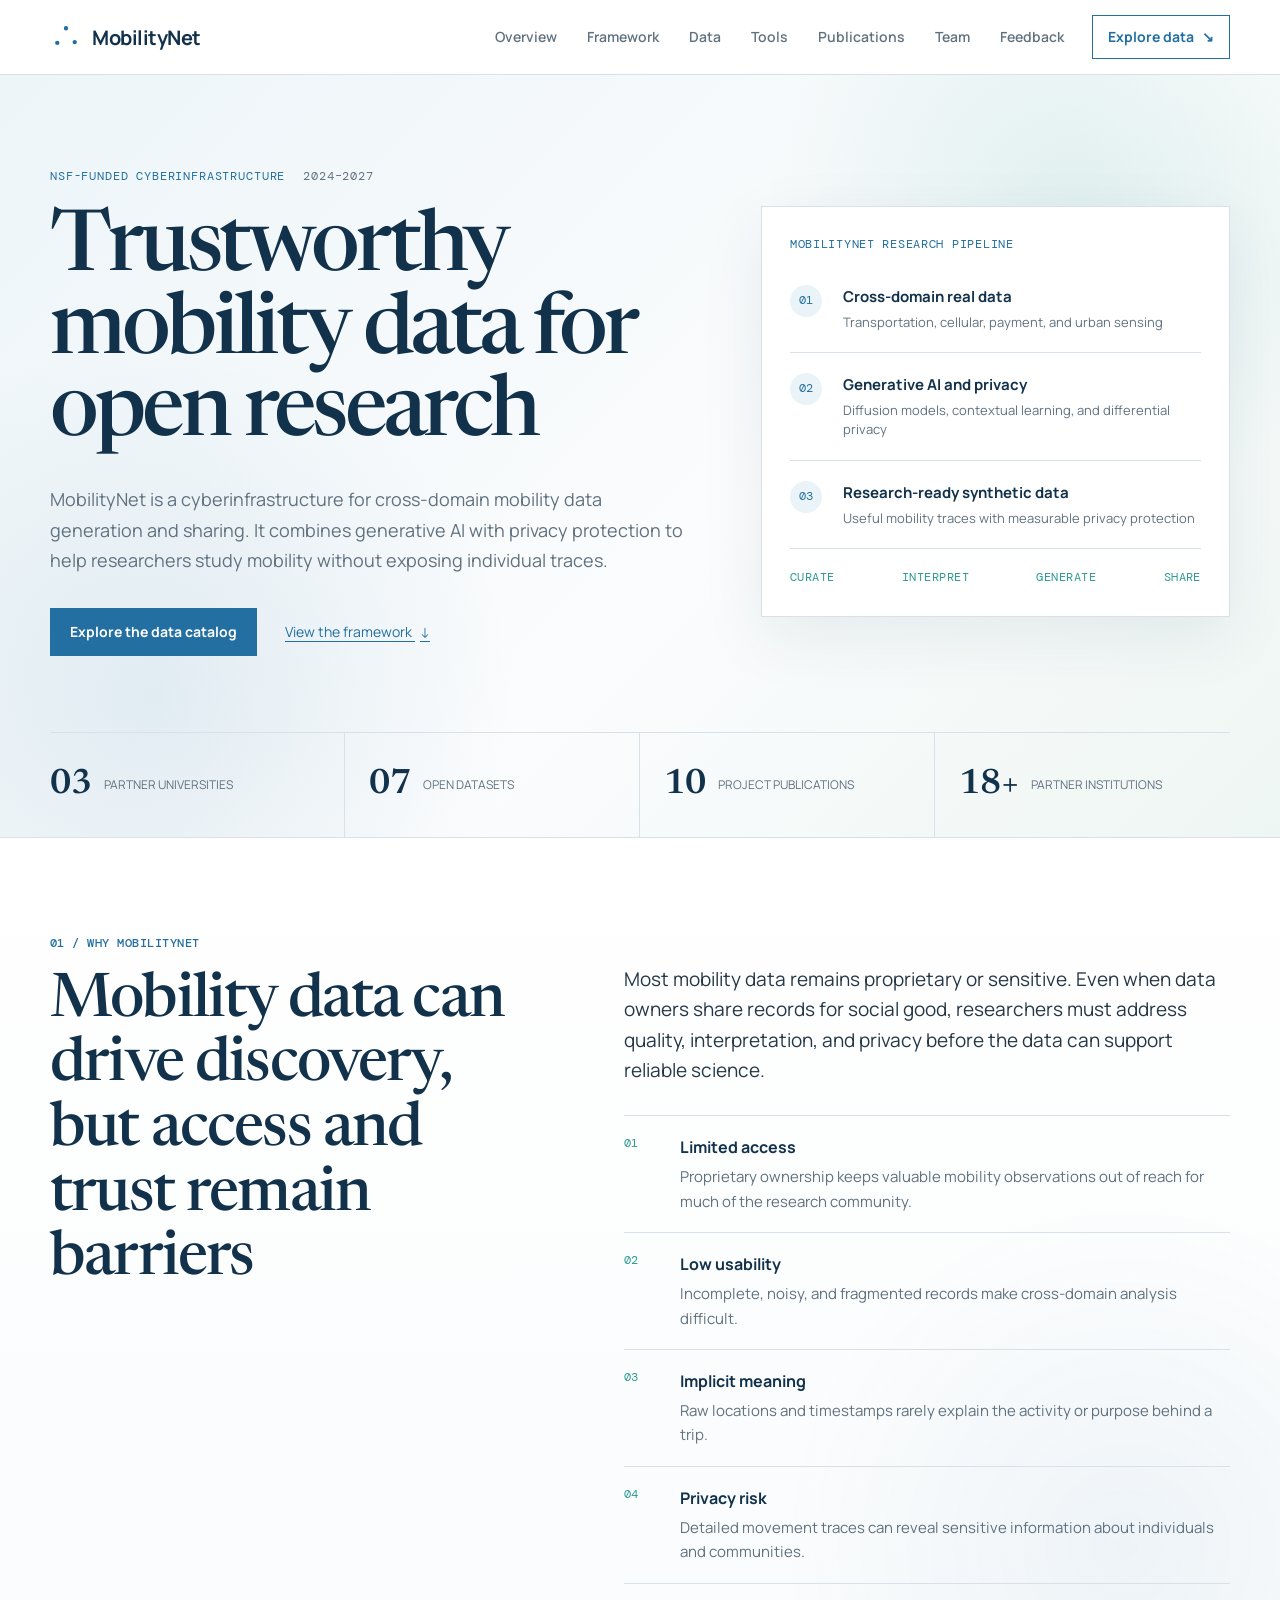
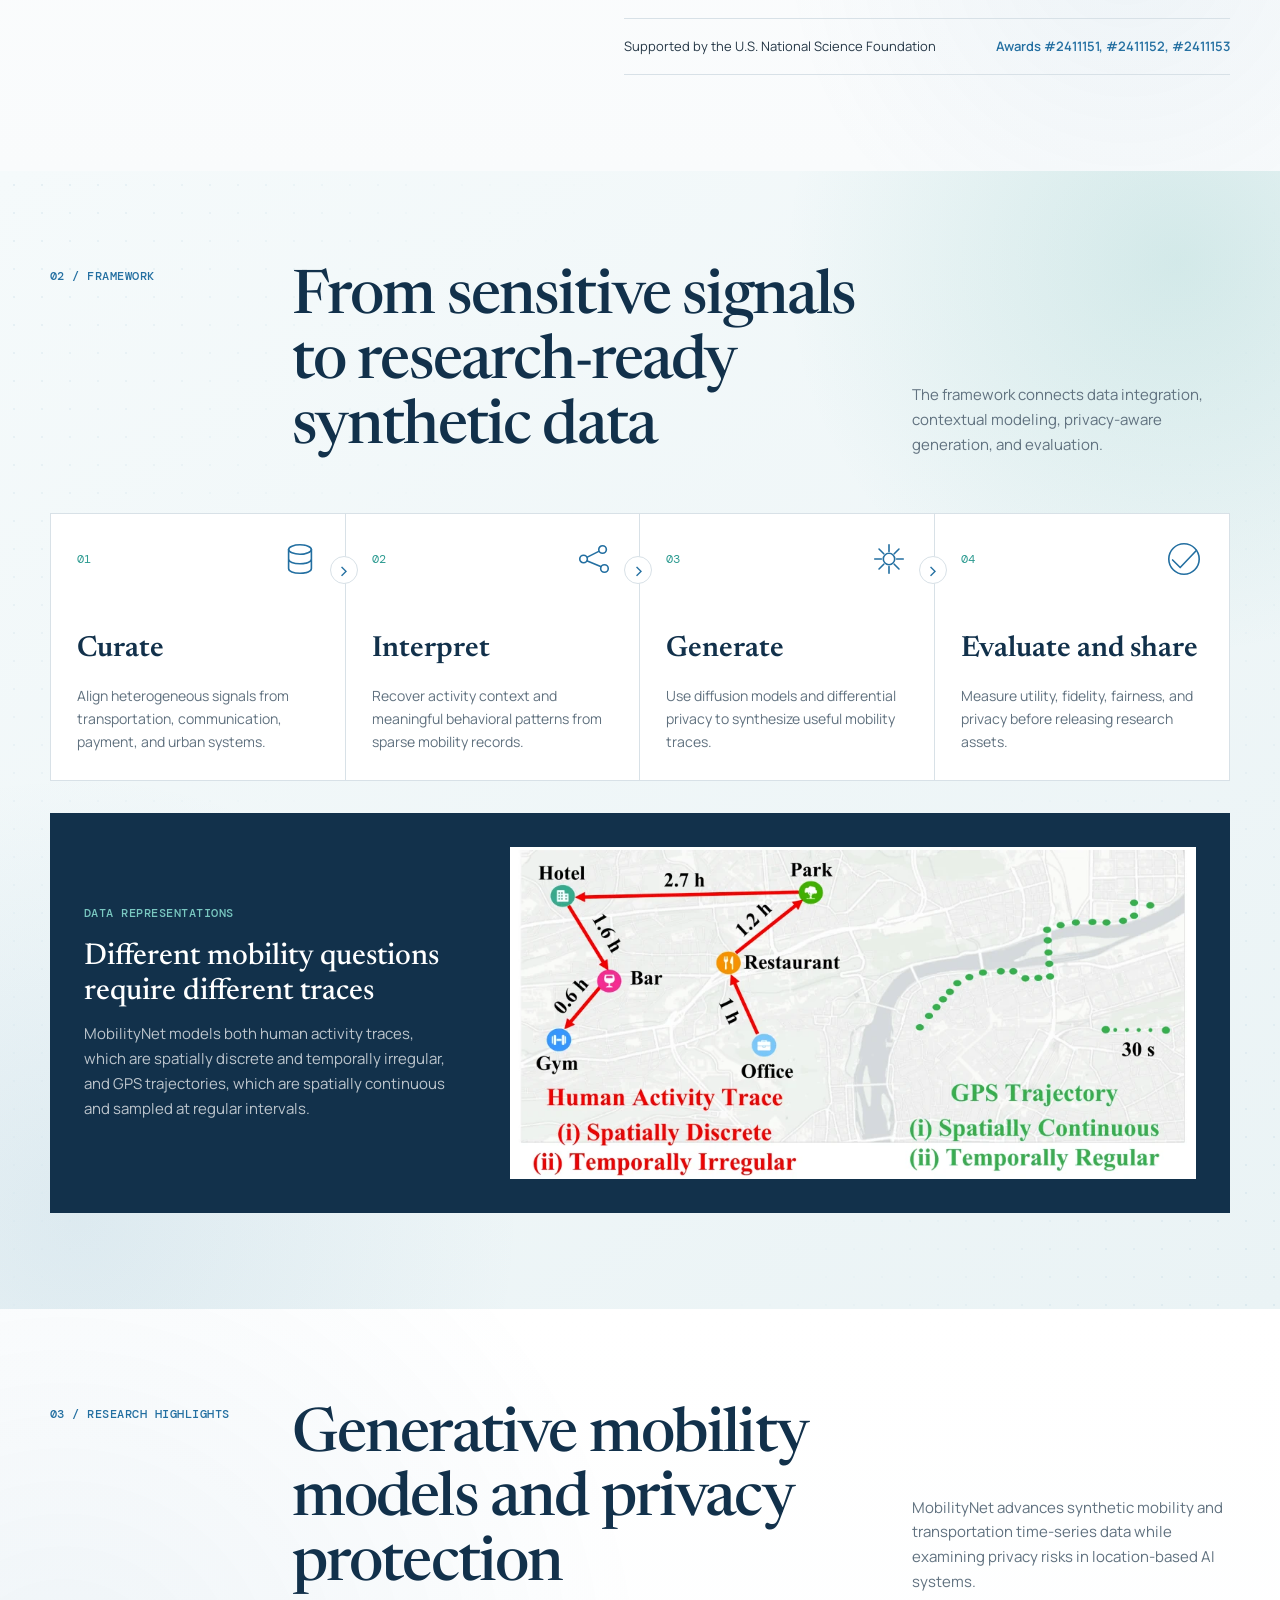
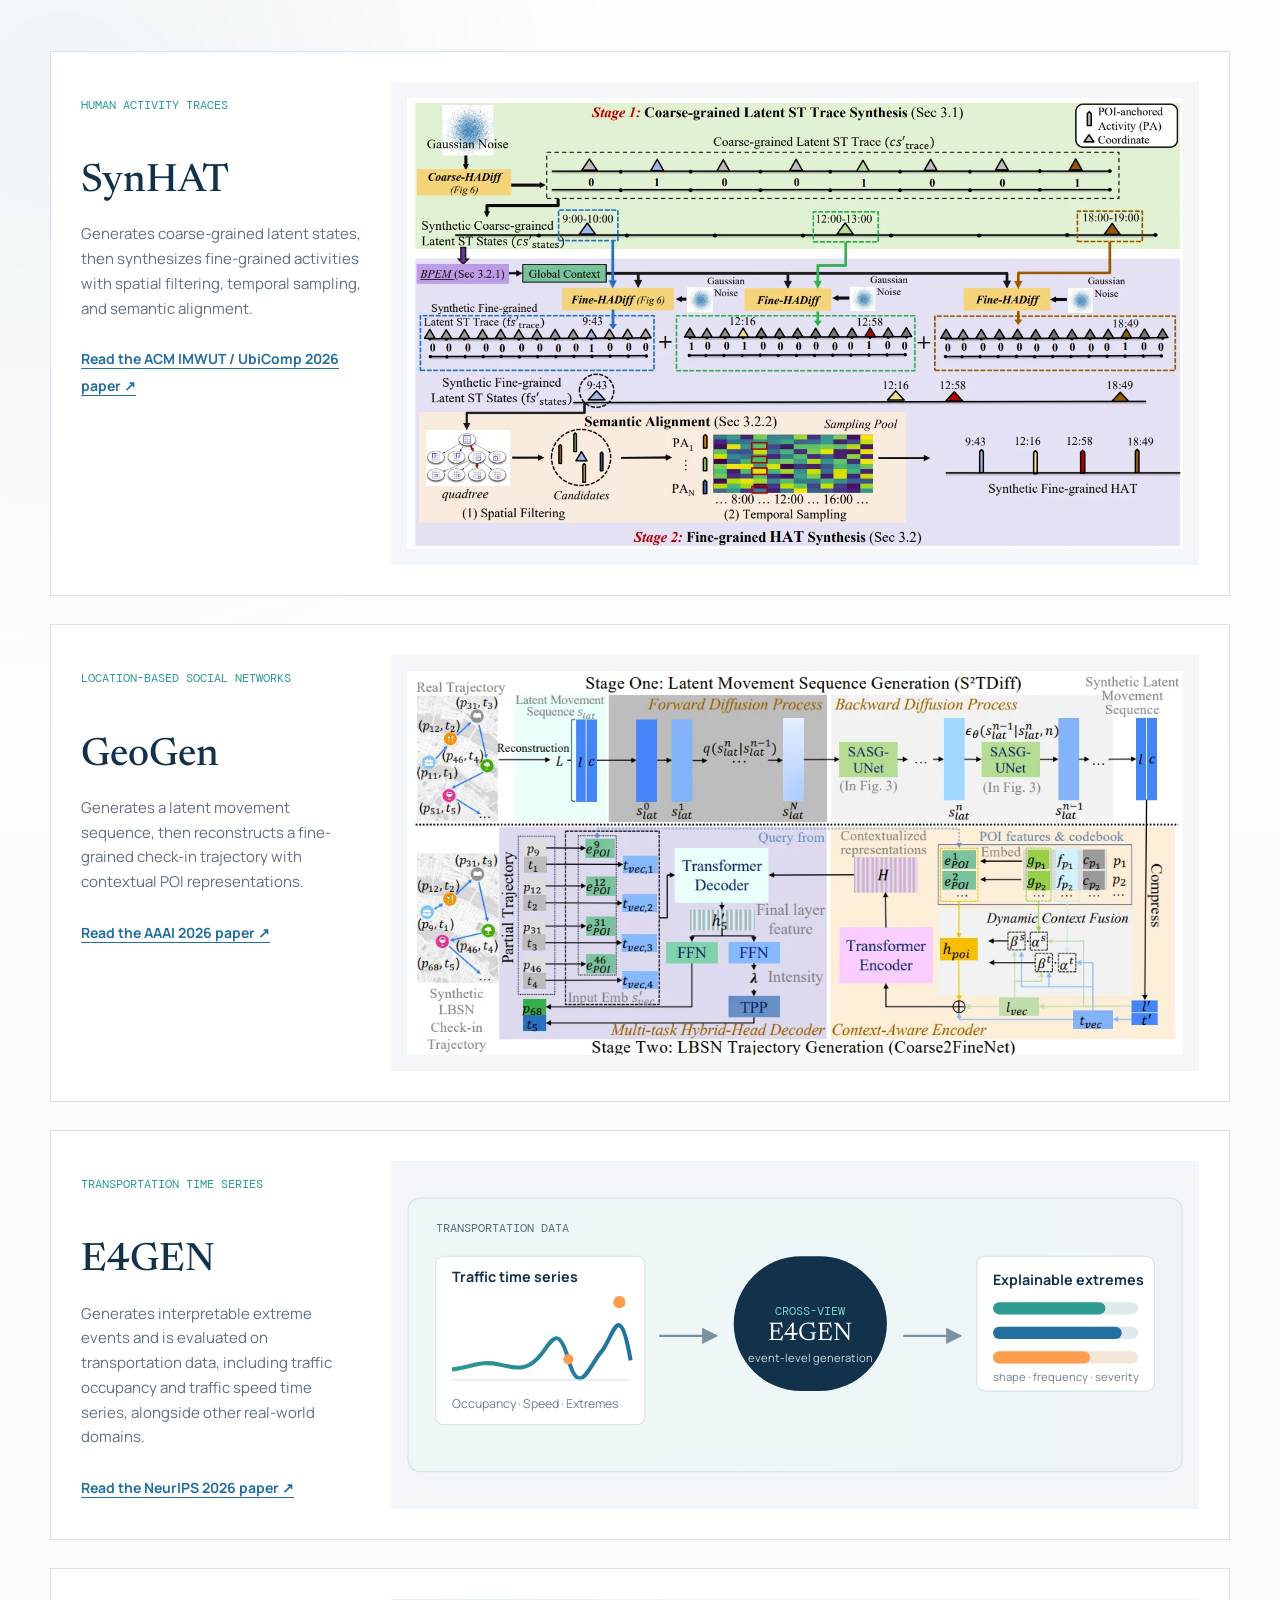
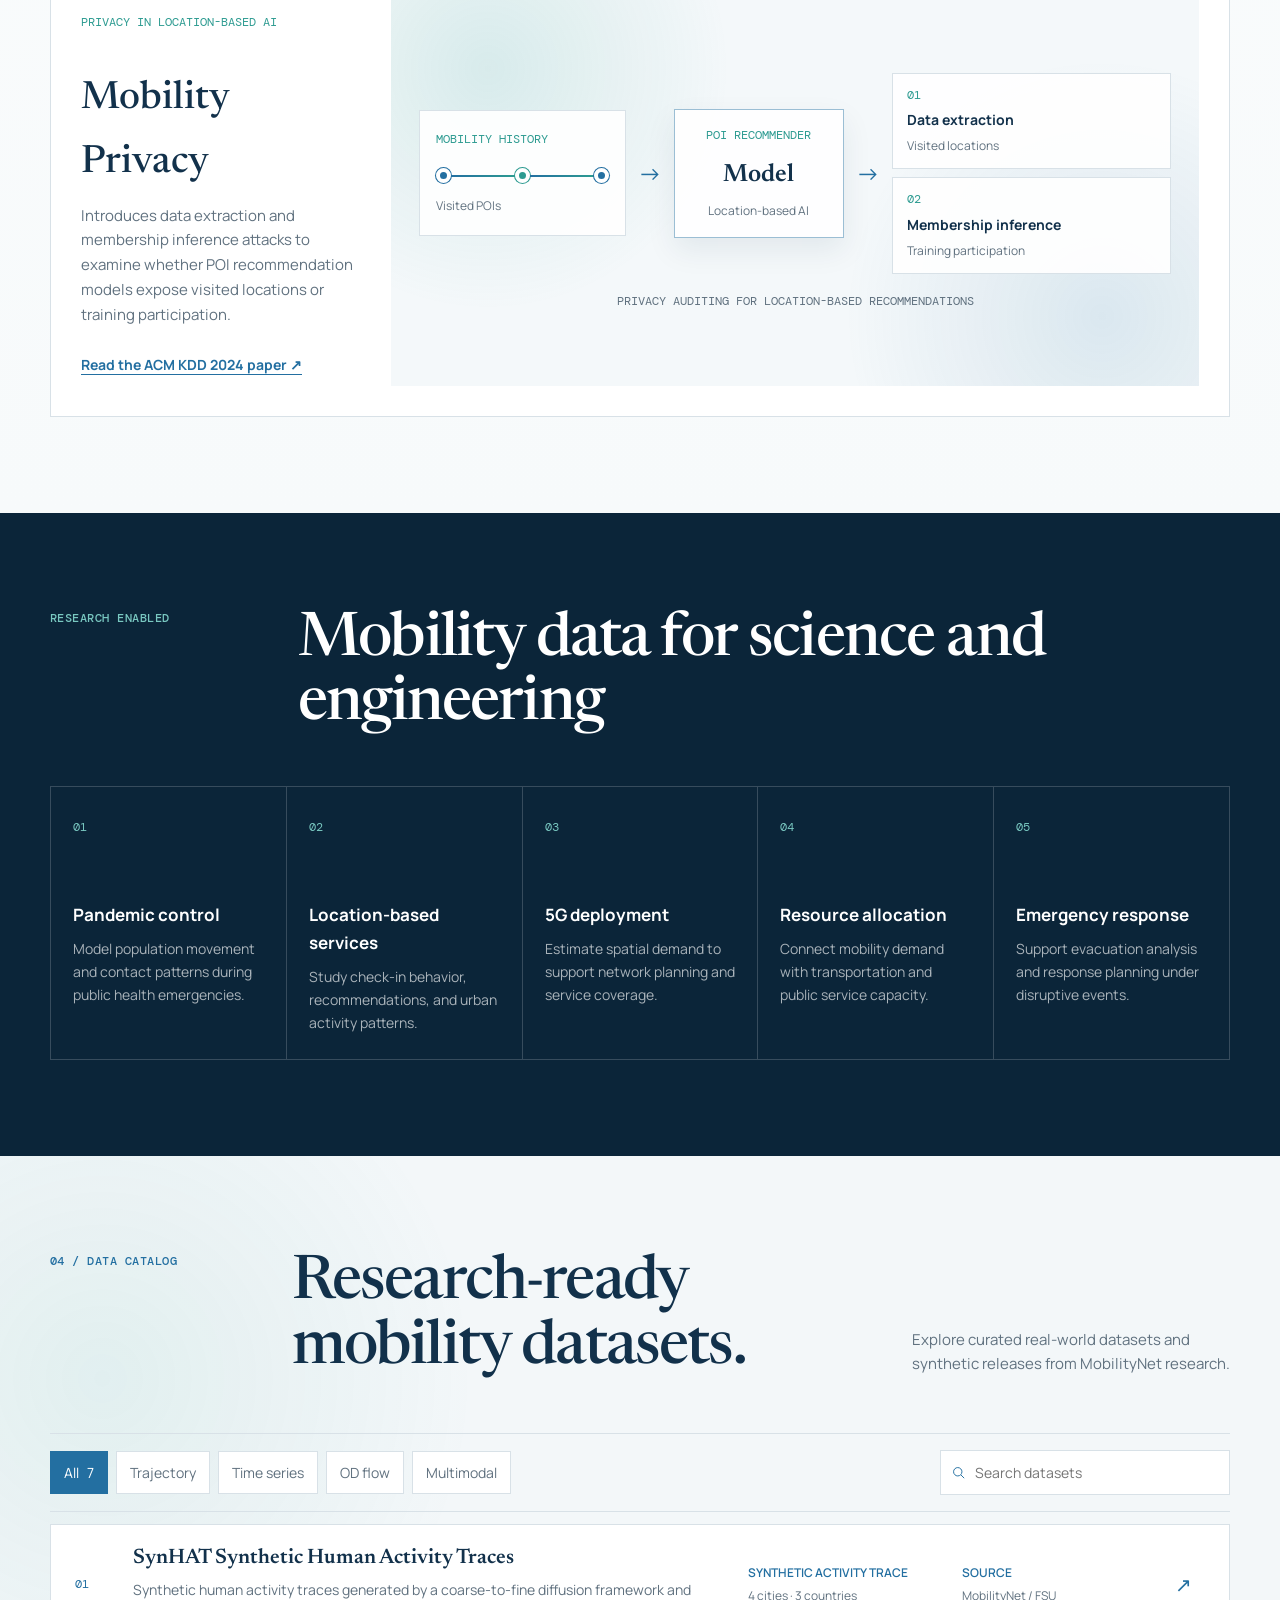
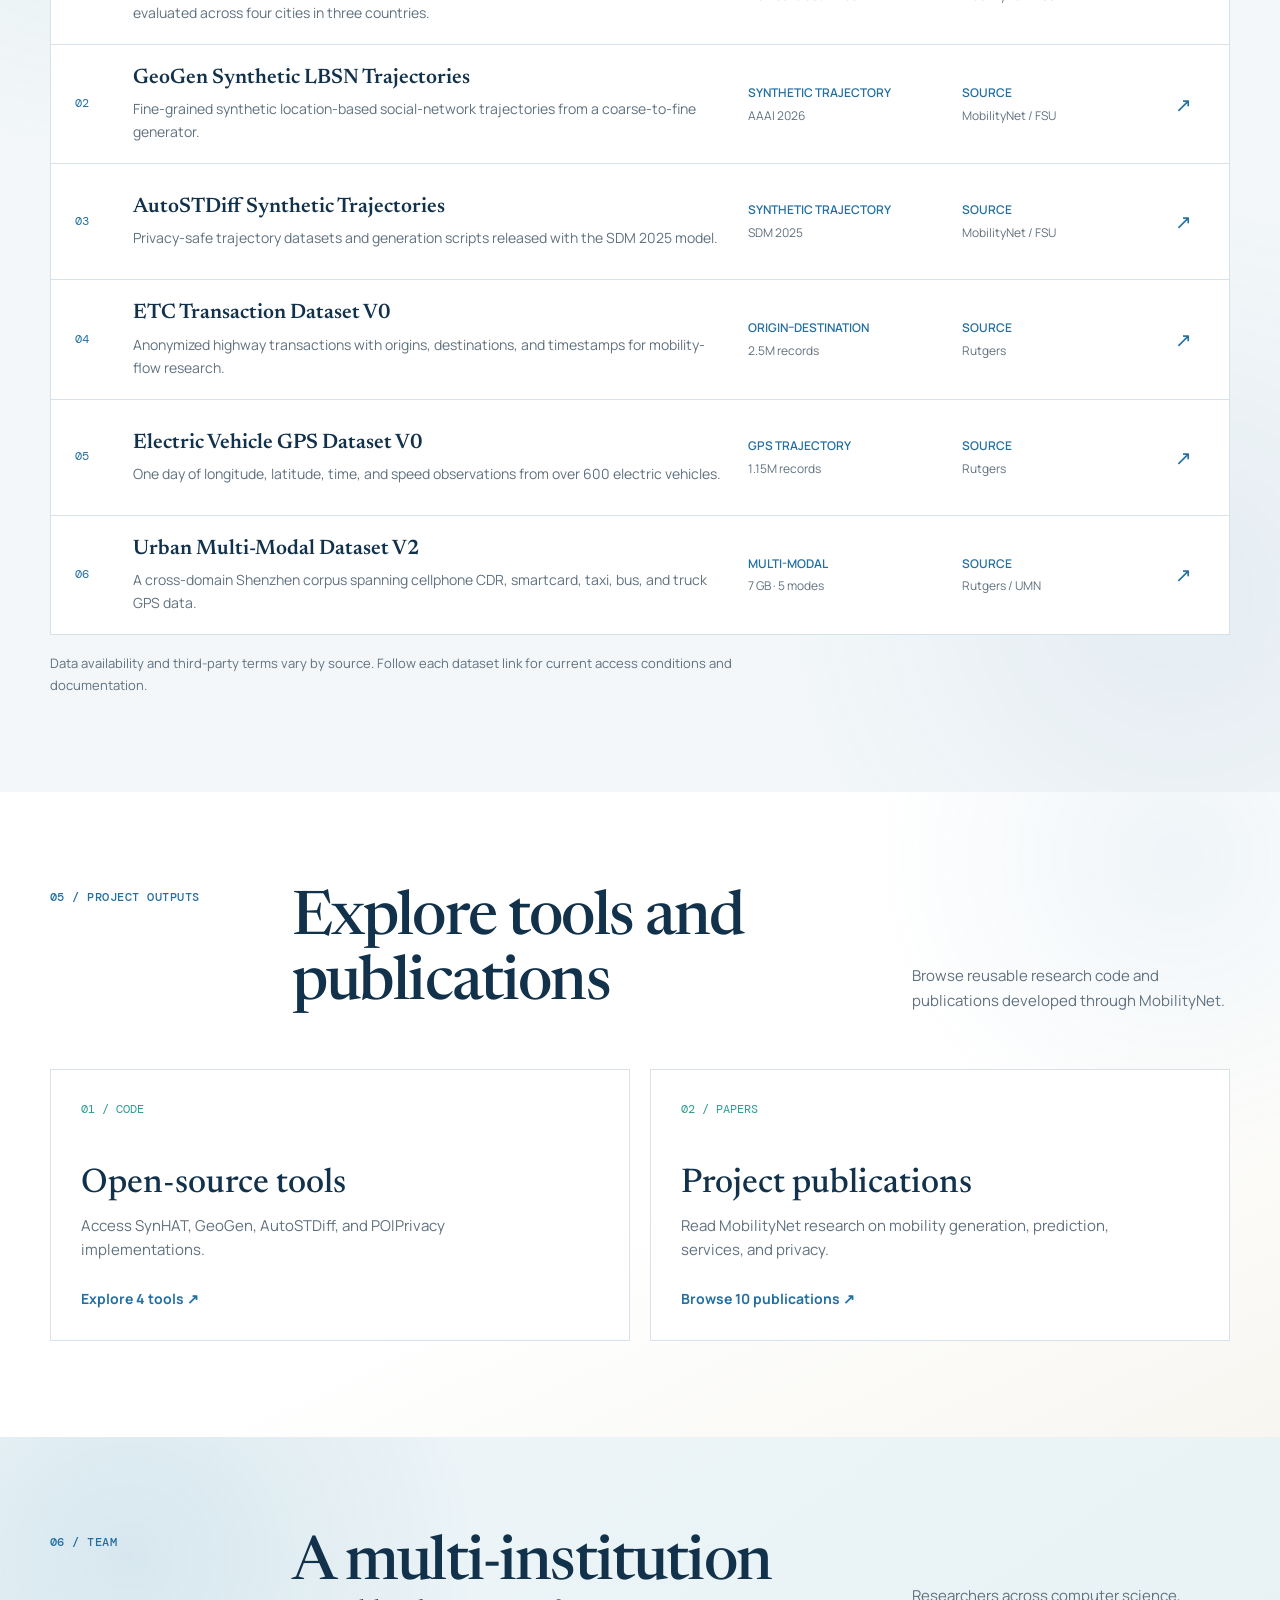
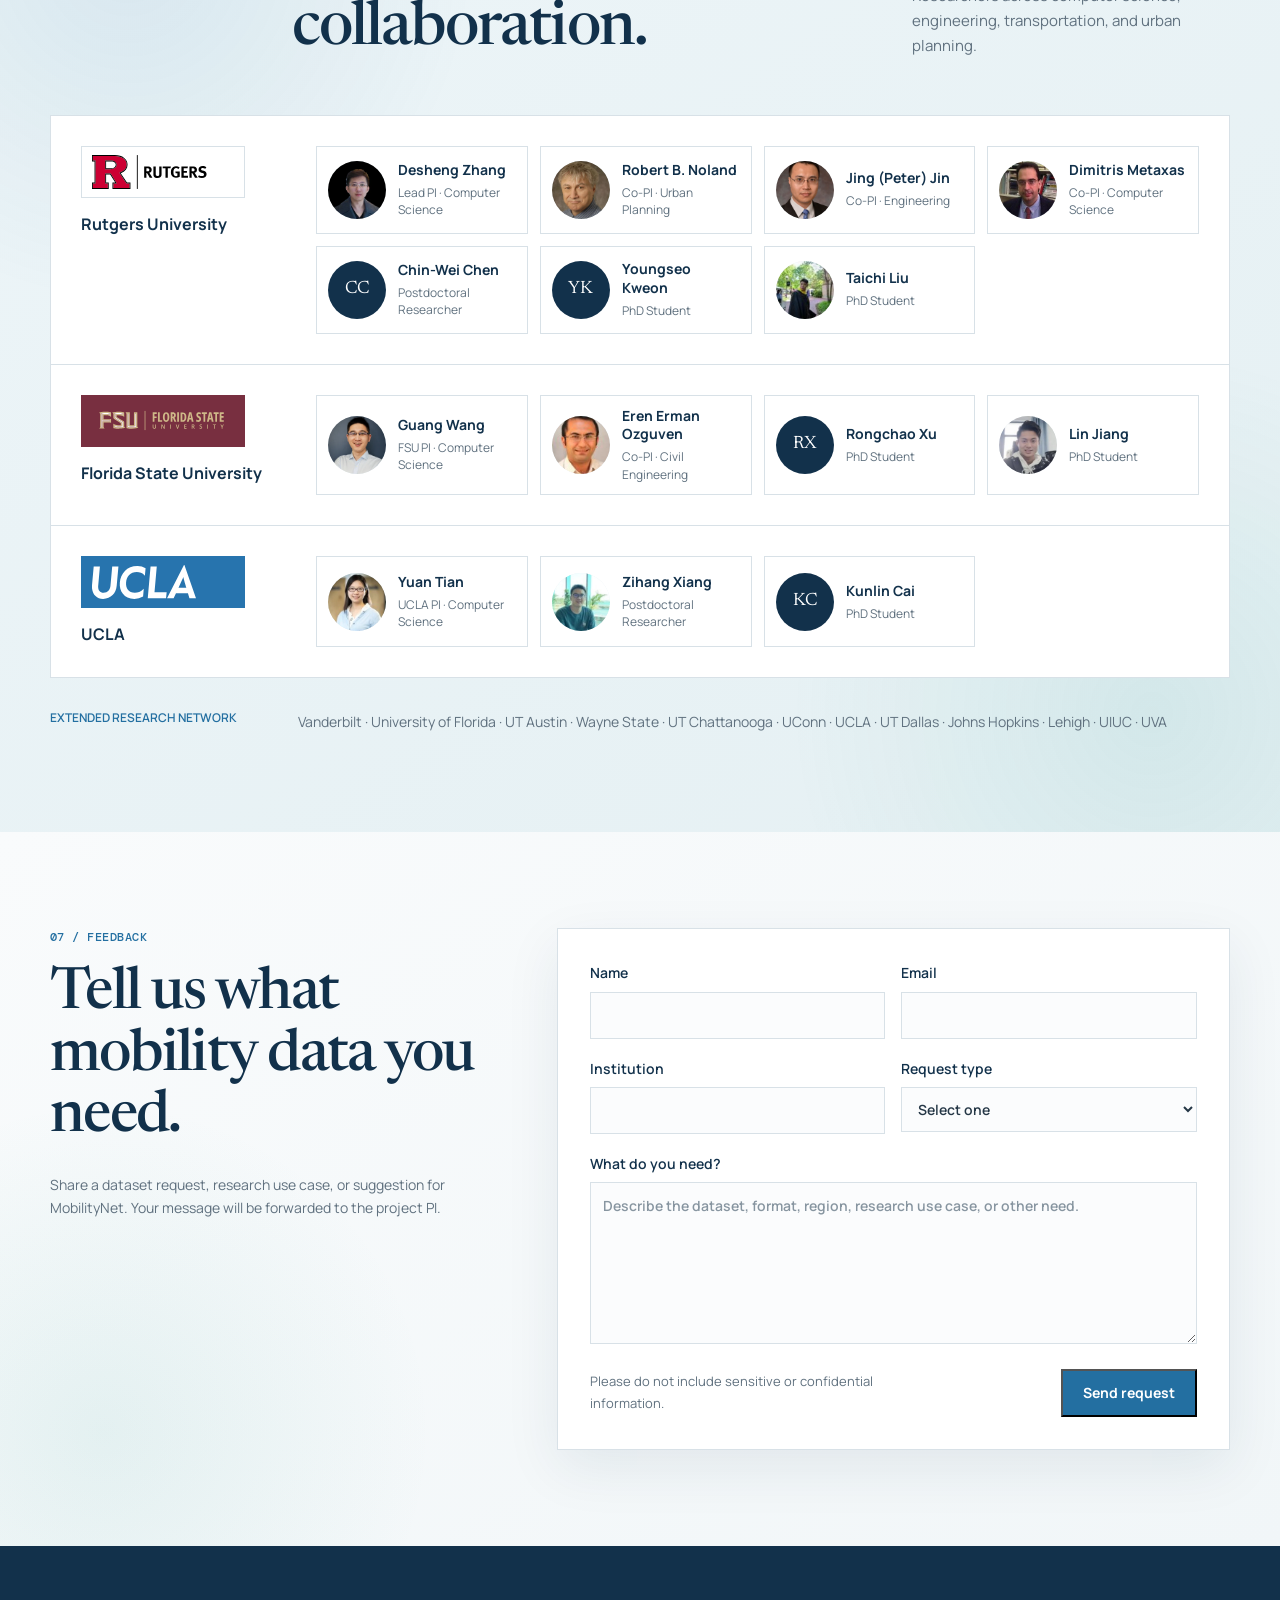
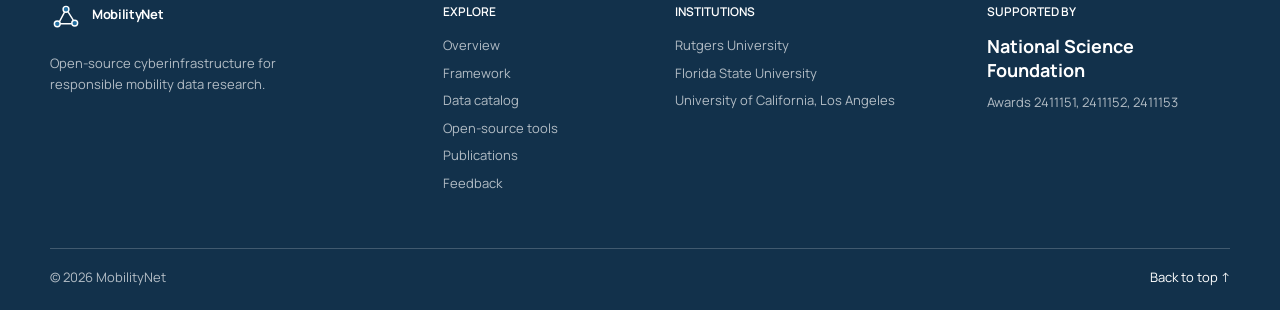
==== commit 6f2bdebe: "Update catalog for E4GEN transportation data" ====
--- a/index.html
+++ b/index.html
@@ -11,7 +11,7 @@
   <link href="https://fonts.googleapis.com/css2?family=DM+Mono:wght@400;500&family=Manrope:wght@400;500;600;700&family=Newsreader:opsz,wght@6..72,500;6..72,600&display=swap" rel="stylesheet">
   <link rel="icon" type="image/svg+xml" href="data:image/svg+xml,%3Csvg xmlns='http://www.w3.org/2000/svg' viewBox='0 0 64 64'%3E%3Crect width='64' height='64' rx='14' fill='%23092b38'/%3E%3Ccircle cx='18' cy='42' r='6' fill='%23ffb45c'/%3E%3Ccircle cx='33' cy='18' r='6' fill='%237dd9d0'/%3E%3Ccircle cx='48' cy='40' r='6' fill='%23f9f5ed'/%3E%3Cpath d='M22 38 30 23M37 22l8 13M24 42h18' fill='none' stroke='%23f9f5ed' stroke-width='3'/%3E%3C/svg%3E">
   <link rel="stylesheet" href="styles.css?v=12">
-  <script src="script.js?v=7" defer></script>
+  <script src="script.js?v=8" defer></script>
 </head>
 <body>
   <a class="skip-link" href="#main">Skip to content</a>
@@ -61,7 +61,7 @@
       </div>
       <div class="shell project-stats reveal" aria-label="Project statistics">
         <div><strong>03</strong><span>Partner universities</span></div>
-        <div><strong>06</strong><span>Open datasets</span></div>
+        <div><strong>07</strong><span>Open datasets</span></div>
         <div><strong>10</strong><span>Project publications</span></div>
         <div><strong>18+</strong><span>Partner institutions</span></div>
       </div>
@@ -202,8 +202,9 @@
         </div>
         <div class="catalog-controls reveal">
           <div class="filter-group" role="group" aria-label="Filter datasets">
-            <button class="filter active" type="button" data-filter="all">All <span>6</span></button>
+            <button class="filter active" type="button" data-filter="all">All <span>7</span></button>
             <button class="filter" type="button" data-filter="trajectory">Trajectory</button>
+            <button class="filter" type="button" data-filter="timeseries">Time series</button>
             <button class="filter" type="button" data-filter="flow">OD flow</button>
             <button class="filter" type="button" data-filter="multimodal">Multimodal</button>
           </div>
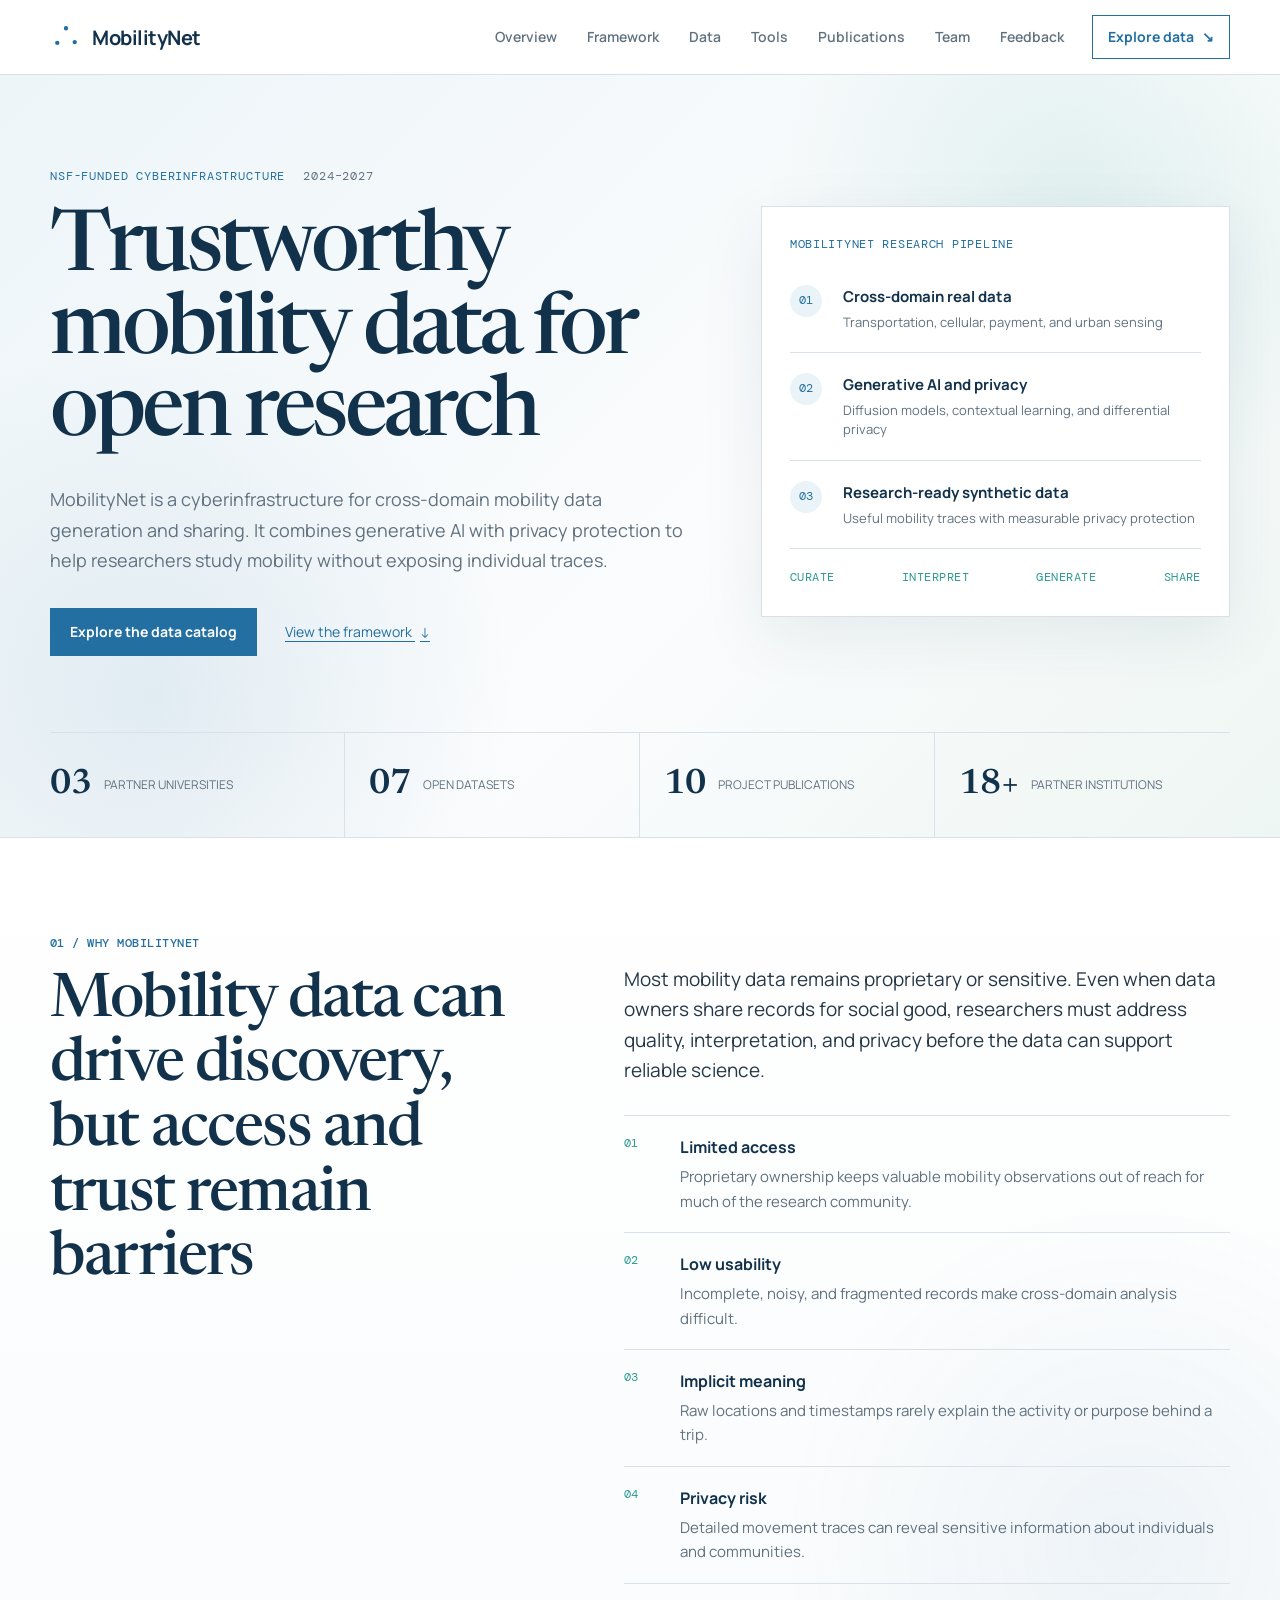
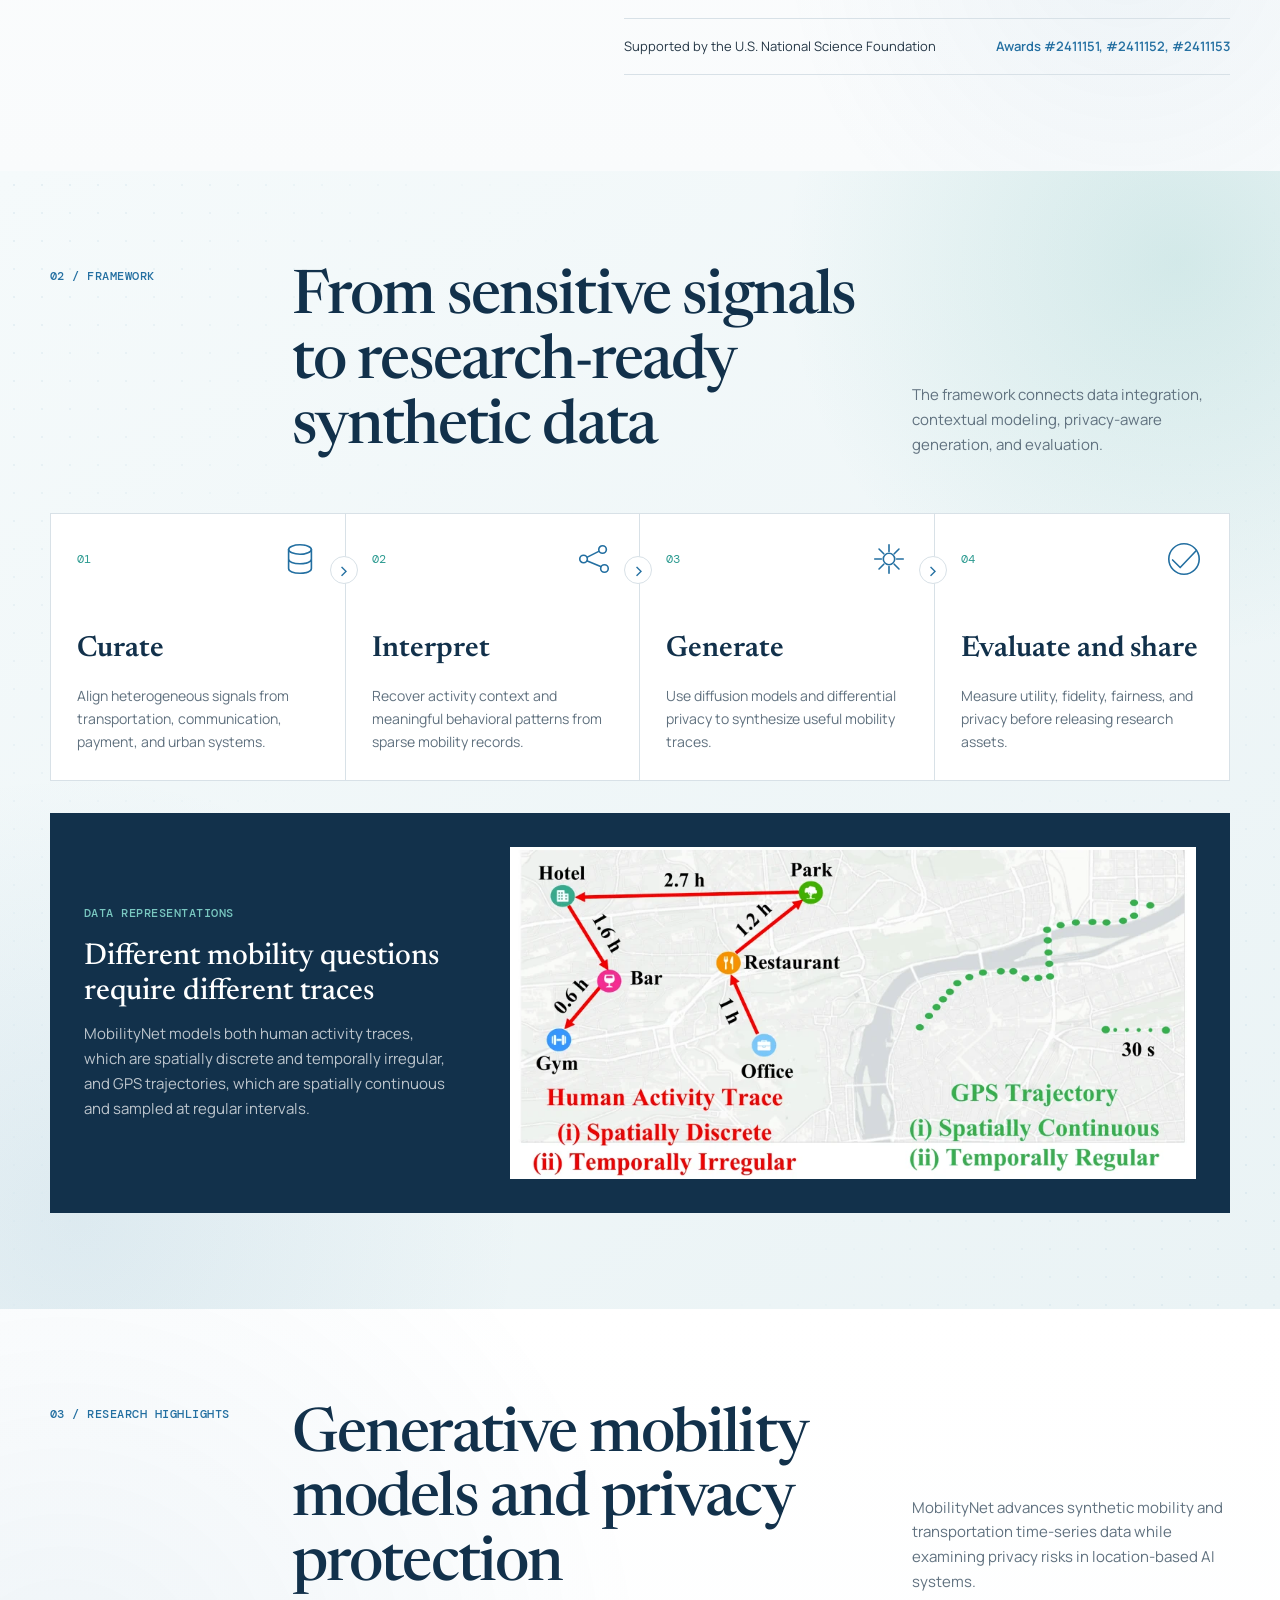
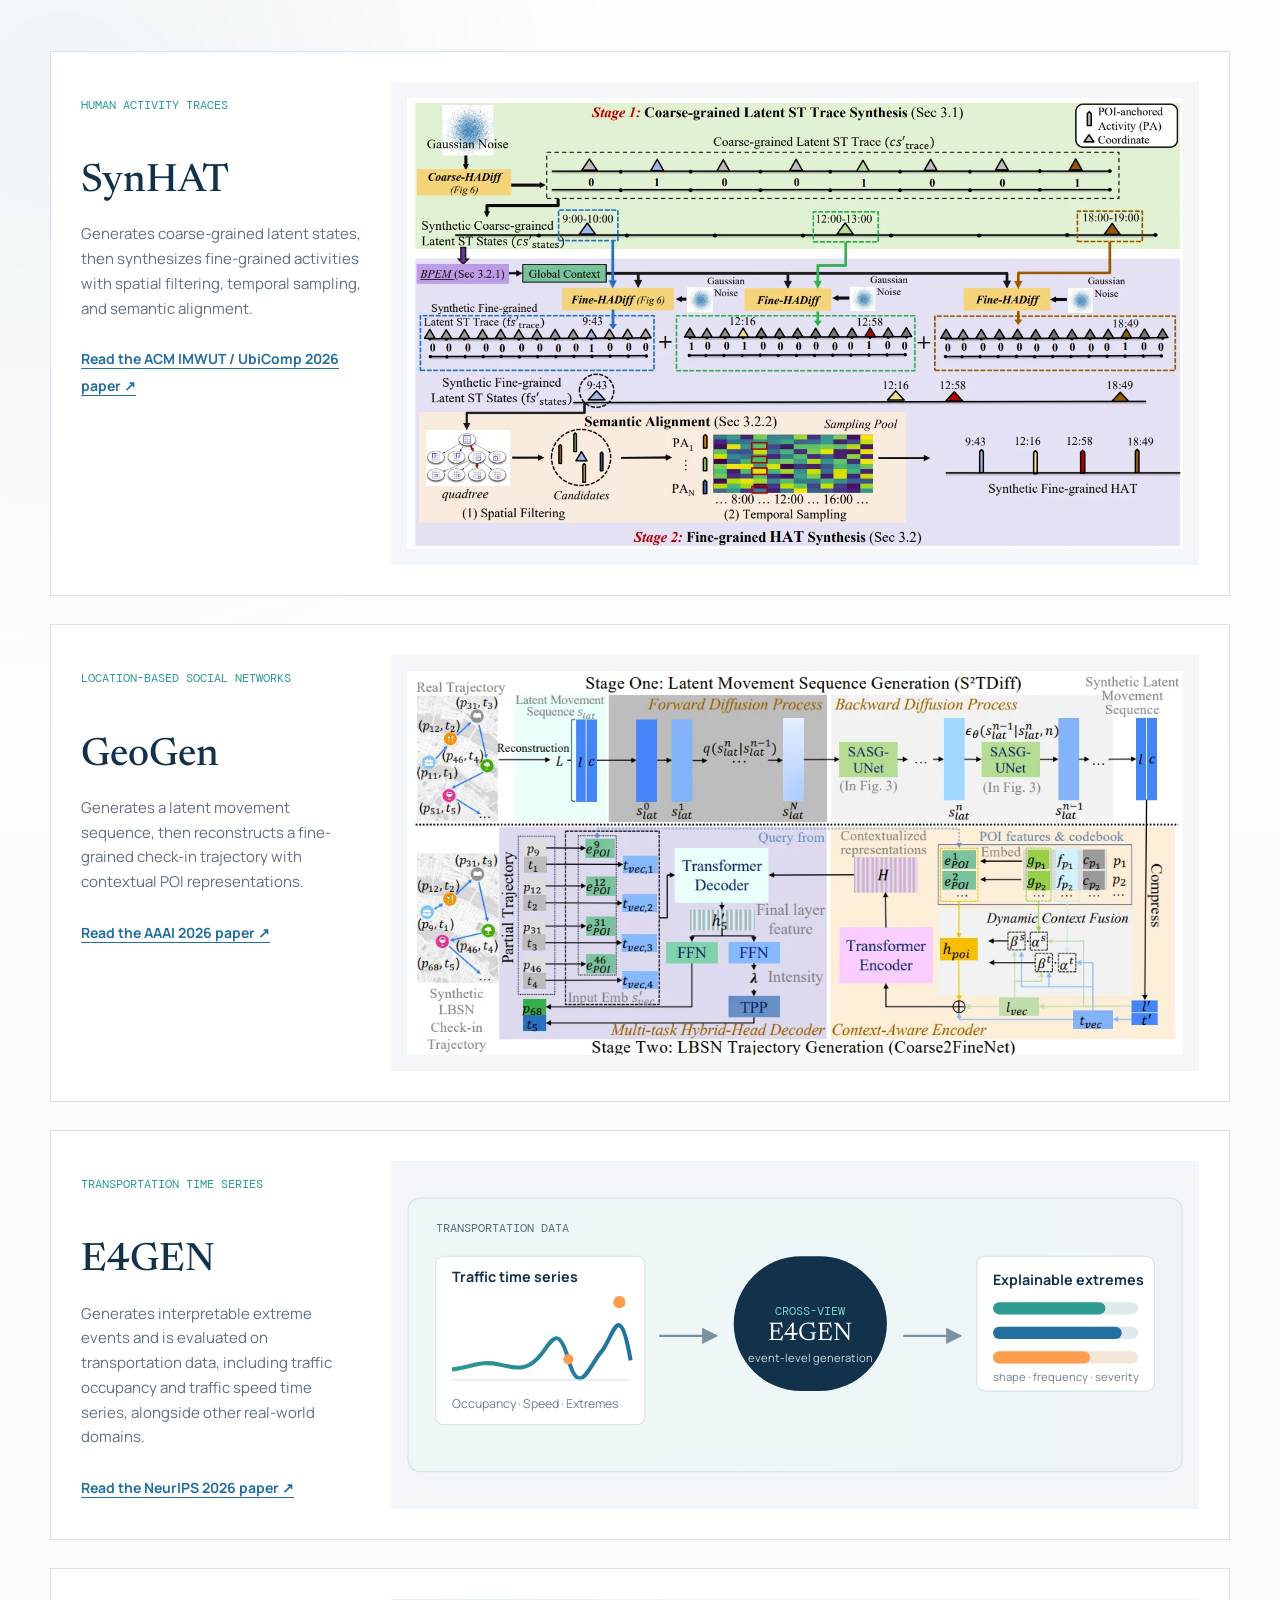
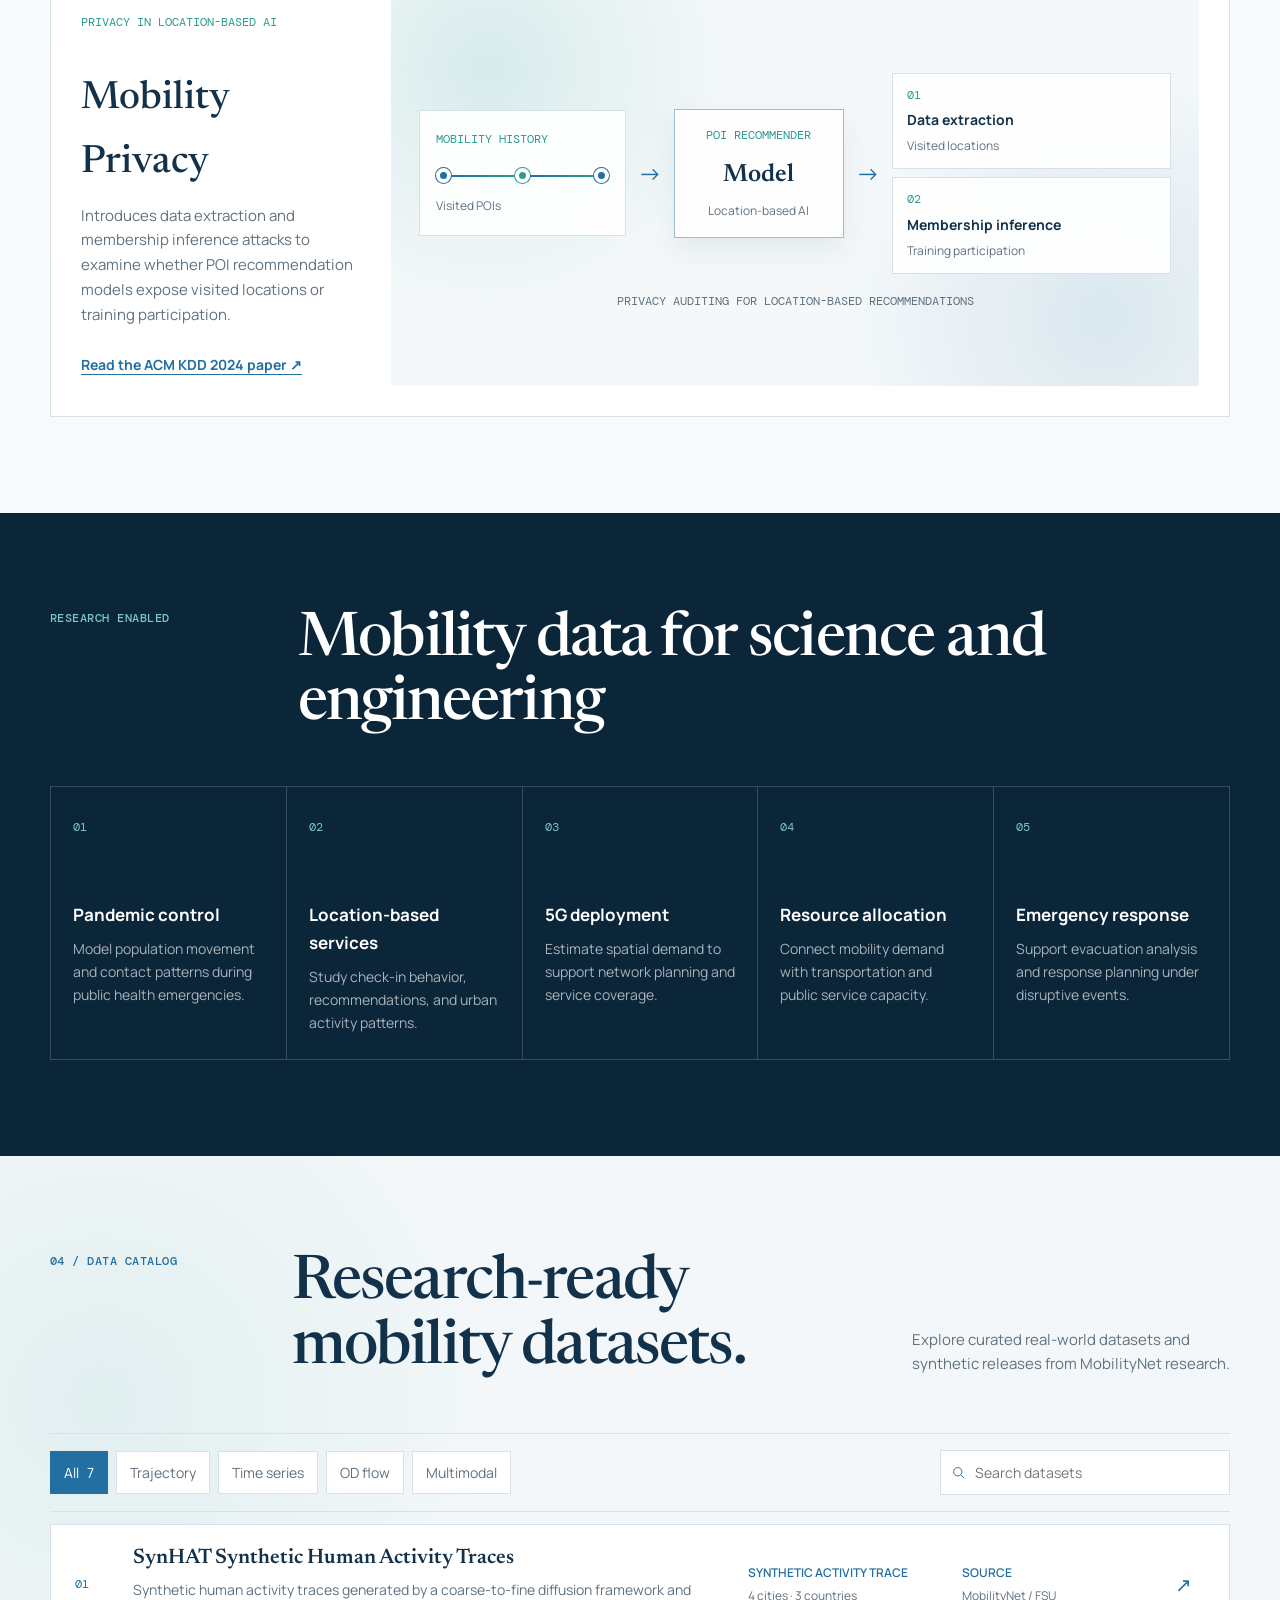
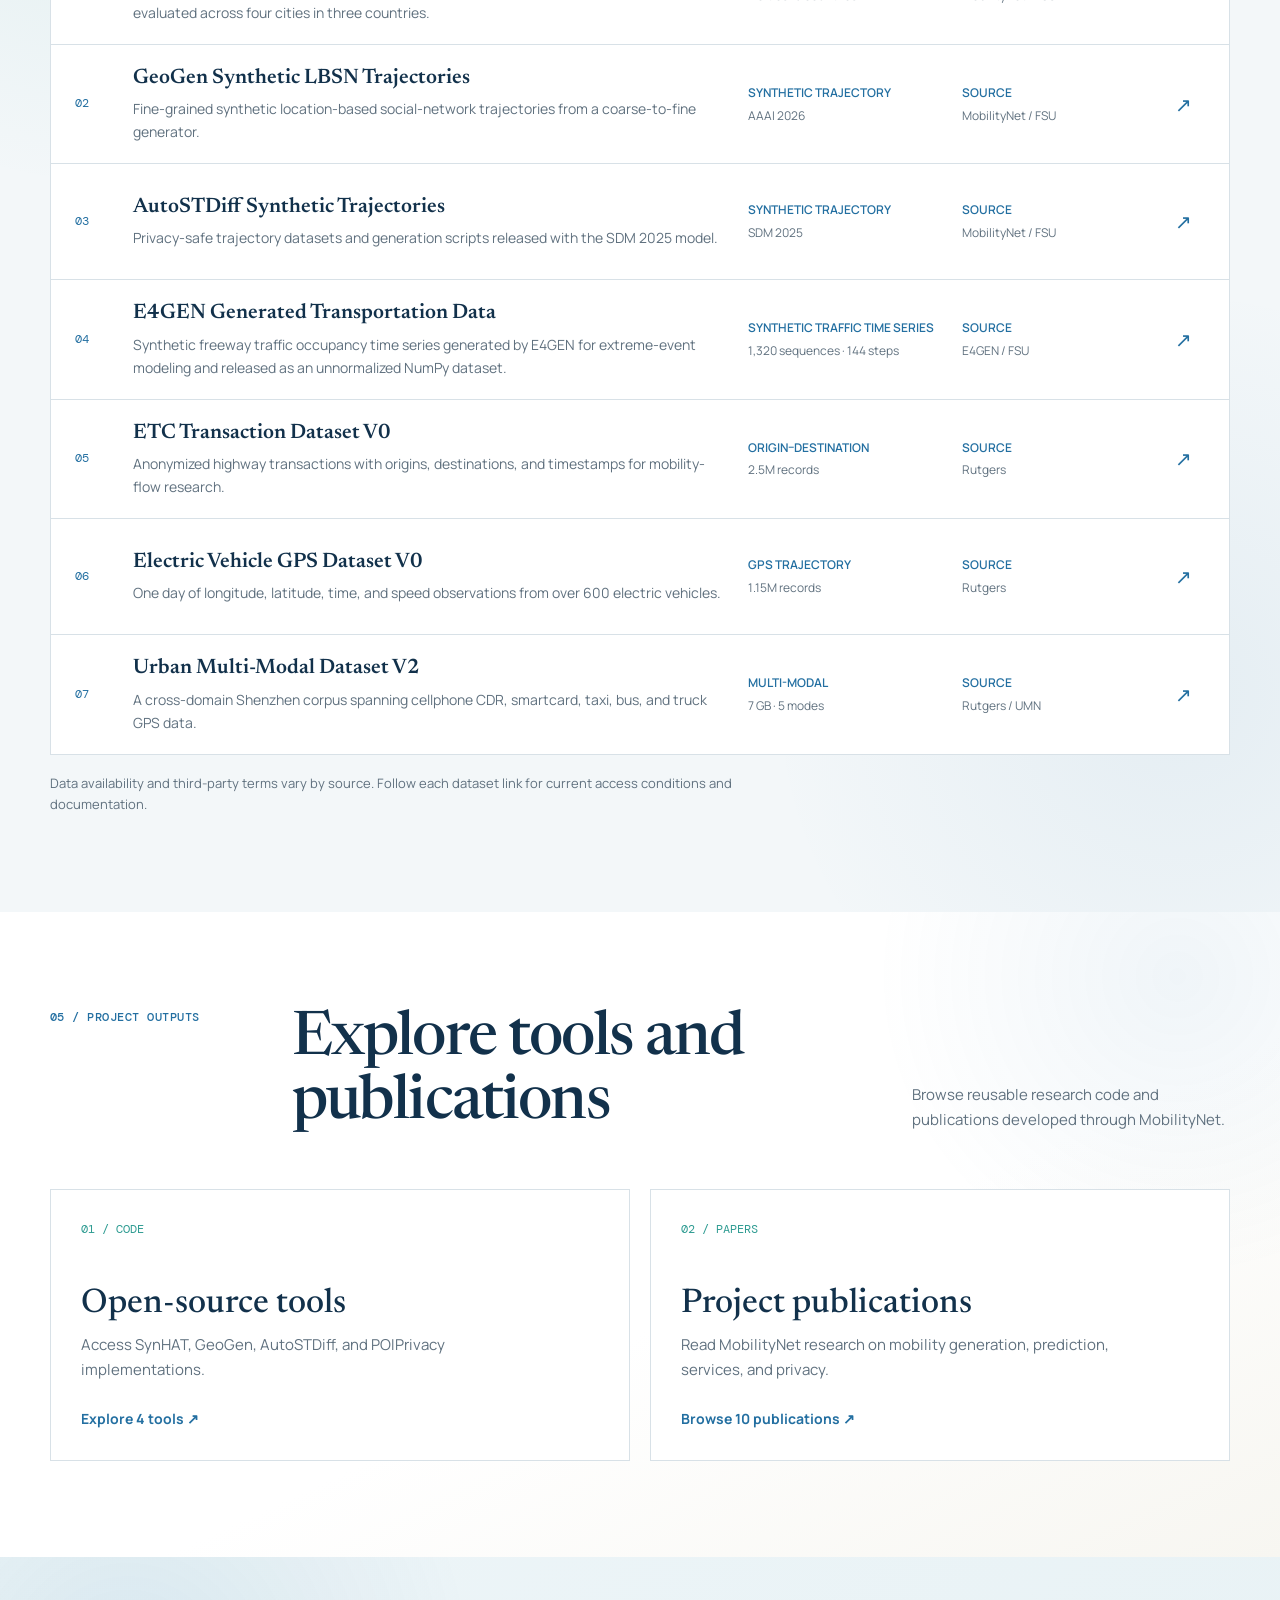
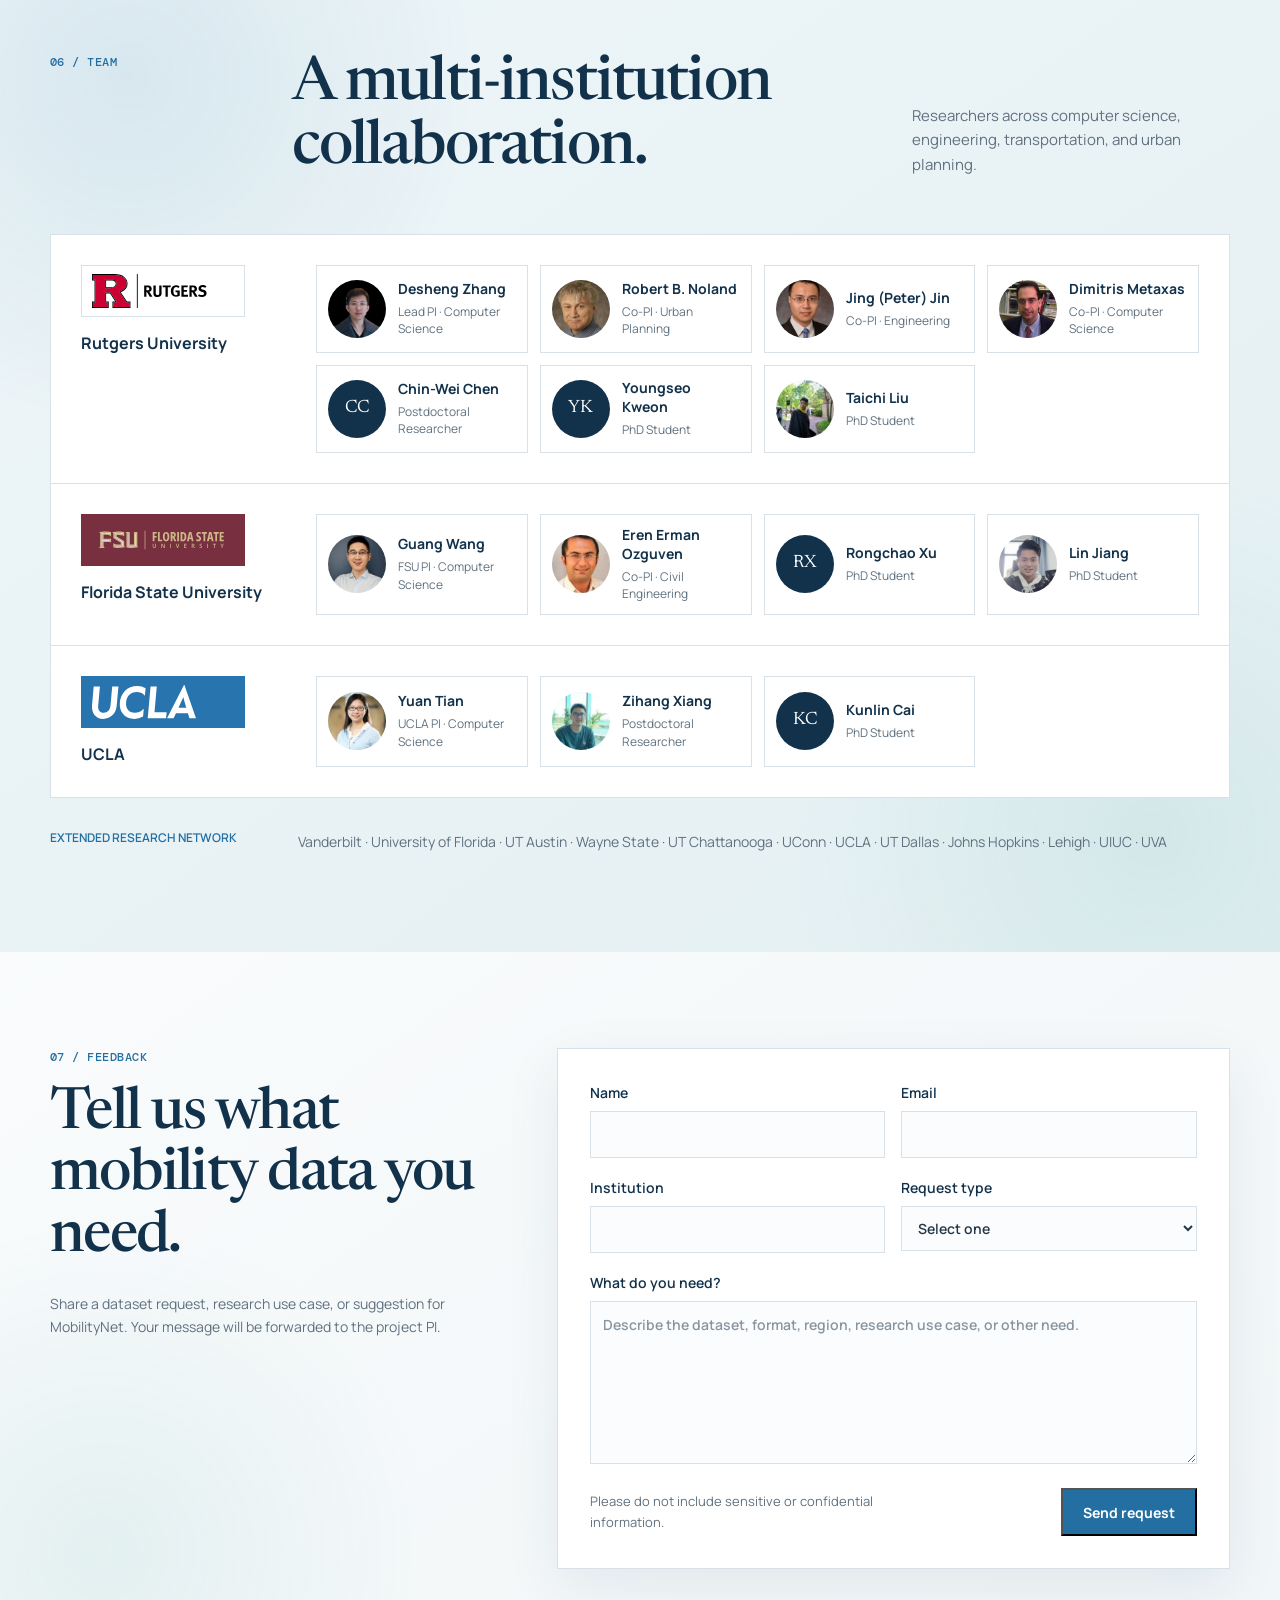
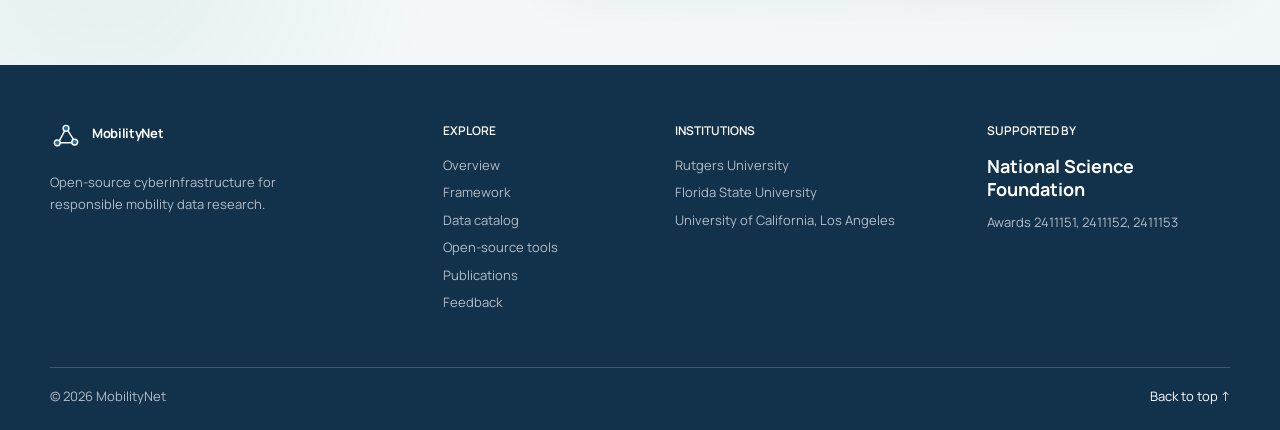
==== commit 020ad190: "Refresh dataset catalog cache" ====
--- a/index.html
+++ b/index.html
@@ -11,7 +11,7 @@
   <link href="https://fonts.googleapis.com/css2?family=DM+Mono:wght@400;500&family=Manrope:wght@400;500;600;700&family=Newsreader:opsz,wght@6..72,500;6..72,600&display=swap" rel="stylesheet">
   <link rel="icon" type="image/svg+xml" href="data:image/svg+xml,%3Csvg xmlns='http://www.w3.org/2000/svg' viewBox='0 0 64 64'%3E%3Crect width='64' height='64' rx='14' fill='%23092b38'/%3E%3Ccircle cx='18' cy='42' r='6' fill='%23ffb45c'/%3E%3Ccircle cx='33' cy='18' r='6' fill='%237dd9d0'/%3E%3Ccircle cx='48' cy='40' r='6' fill='%23f9f5ed'/%3E%3Cpath d='M22 38 30 23M37 22l8 13M24 42h18' fill='none' stroke='%23f9f5ed' stroke-width='3'/%3E%3C/svg%3E">
   <link rel="stylesheet" href="styles.css?v=12">
-  <script src="script.js?v=8" defer></script>
+  <script src="script.js?v=9" defer></script>
 </head>
 <body>
   <a class="skip-link" href="#main">Skip to content</a>
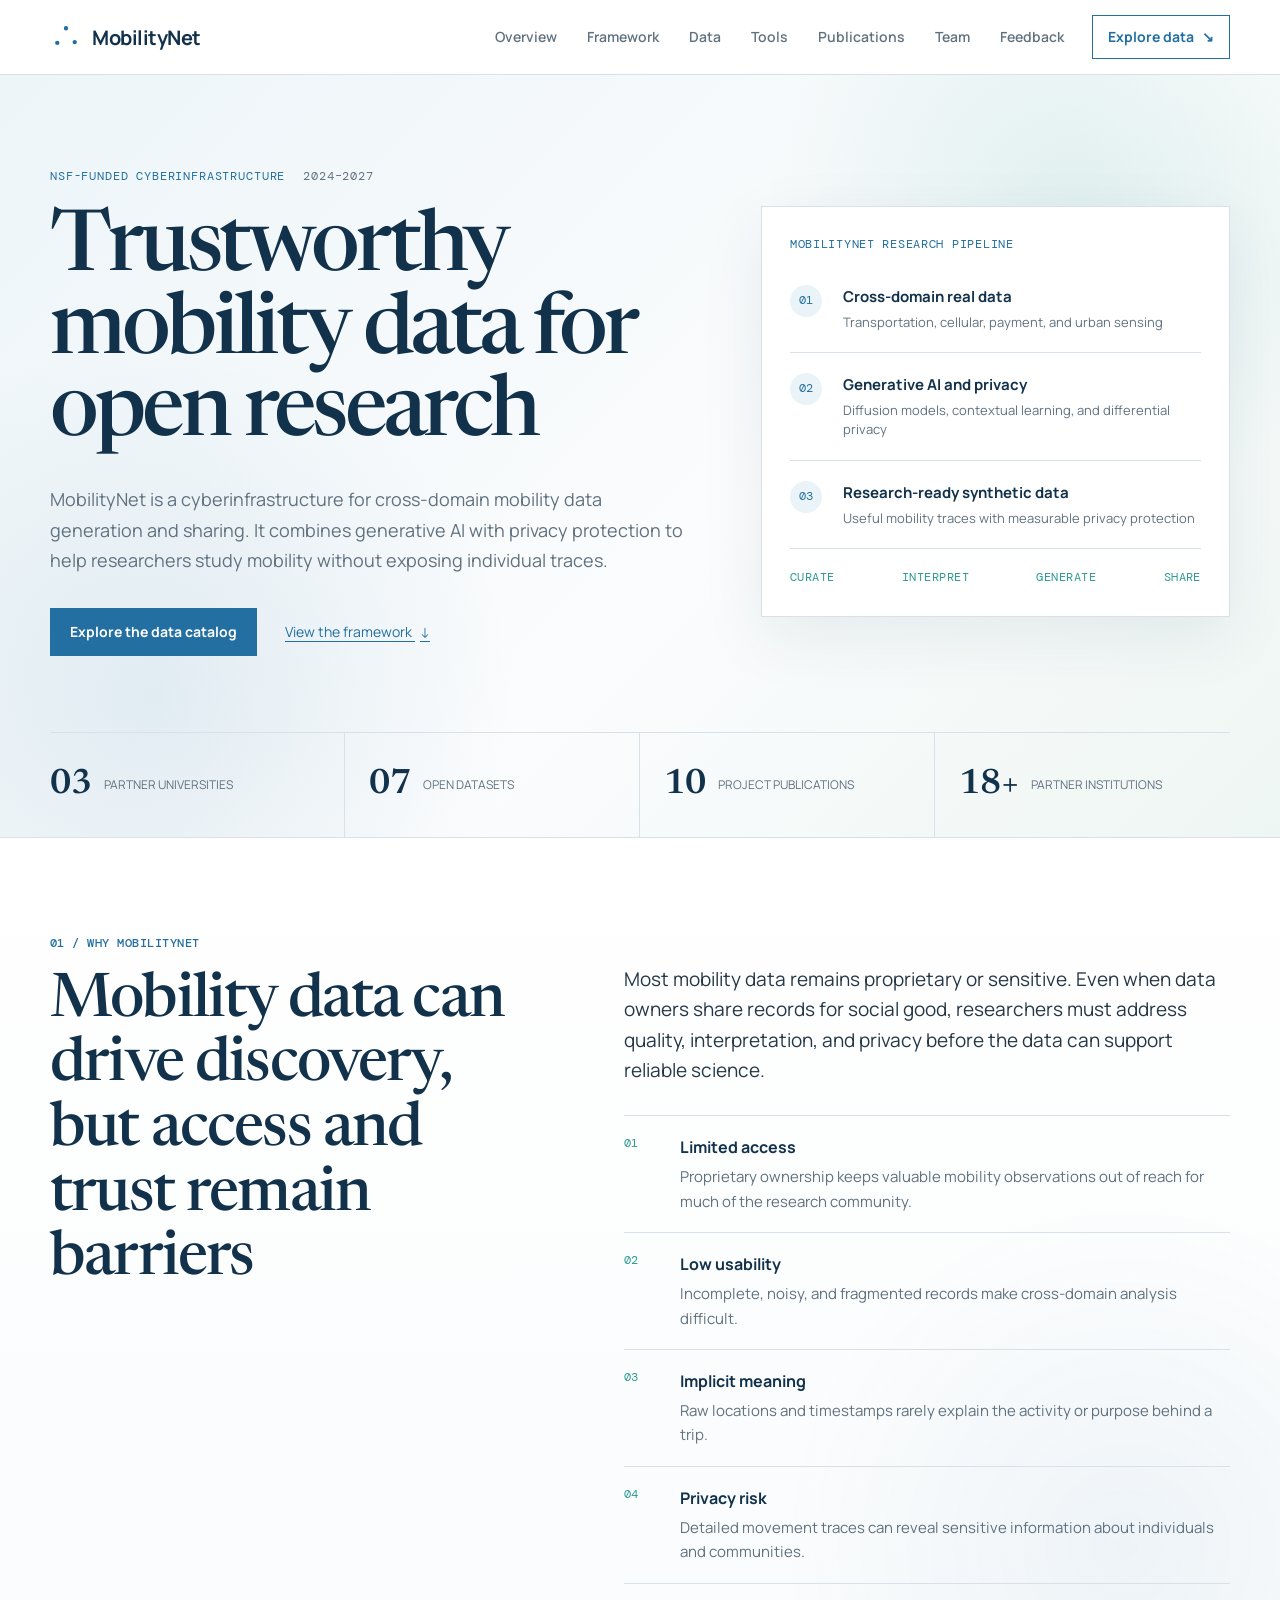
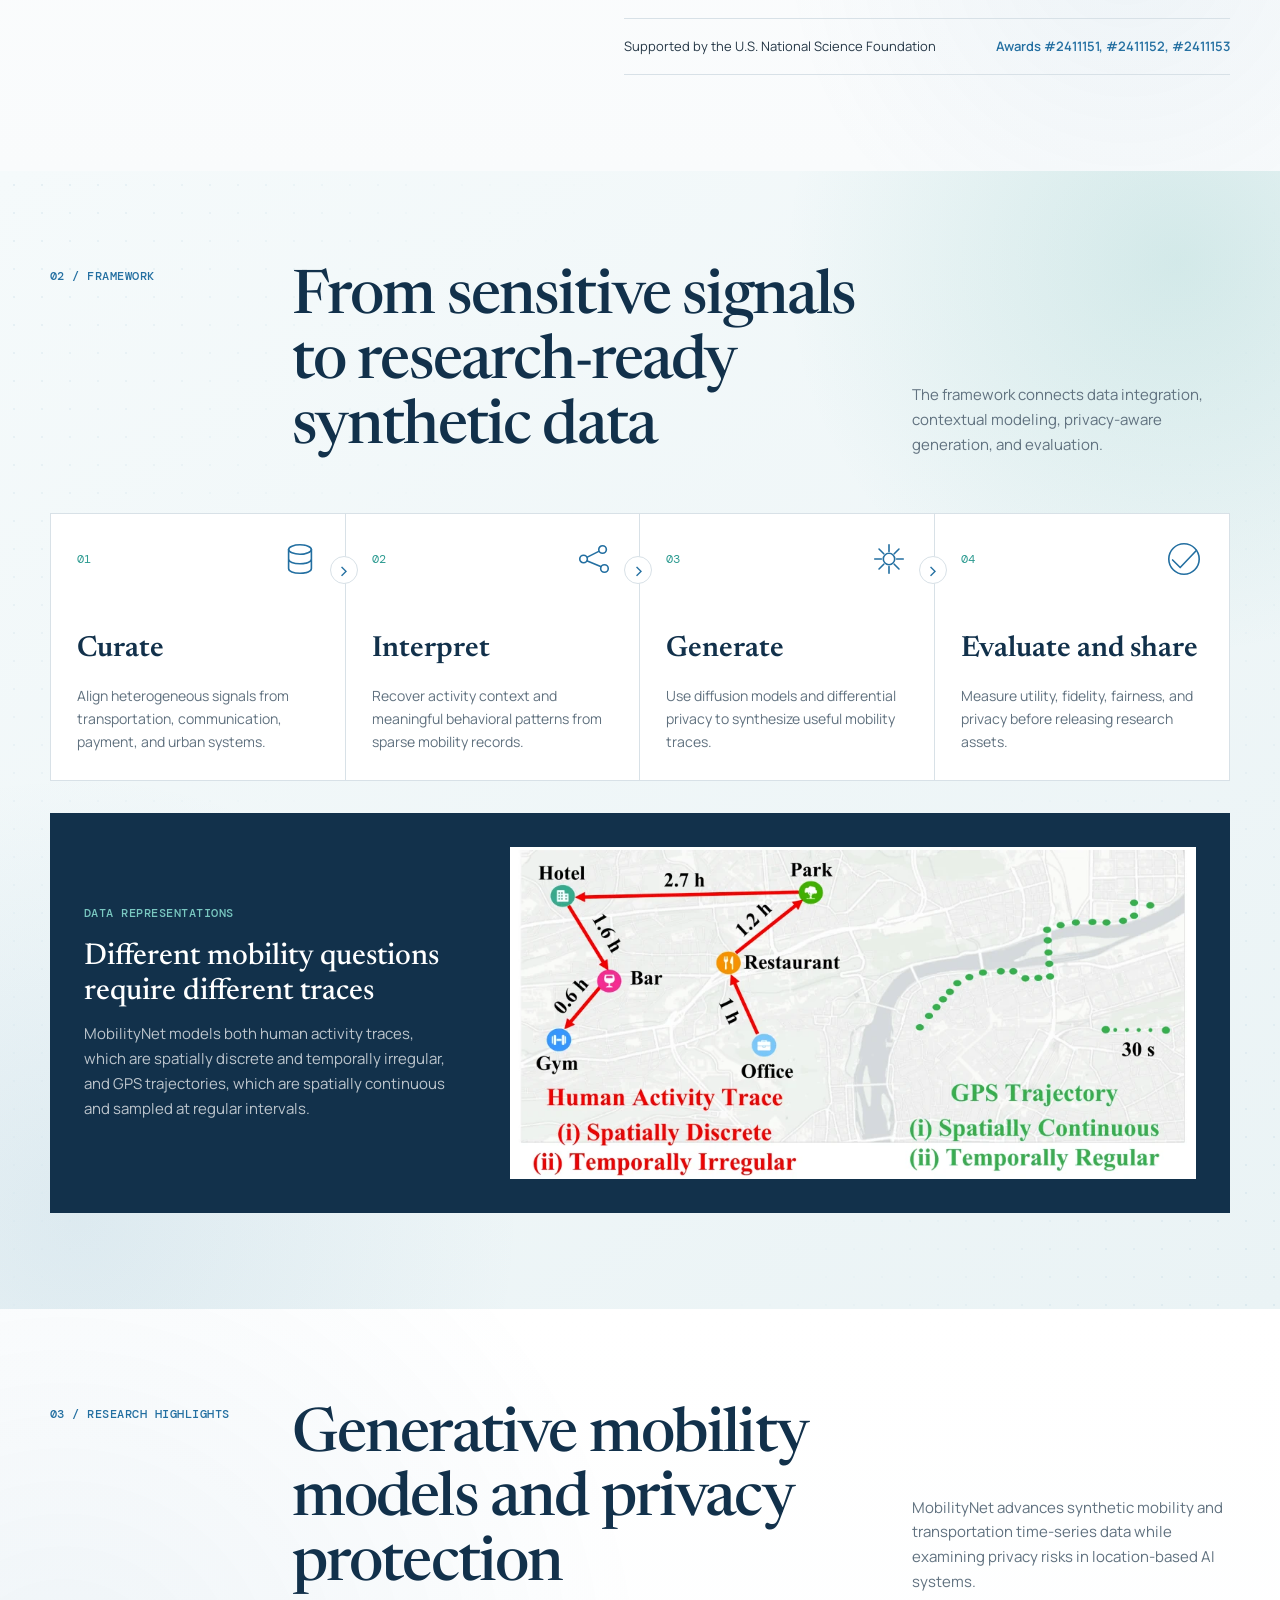
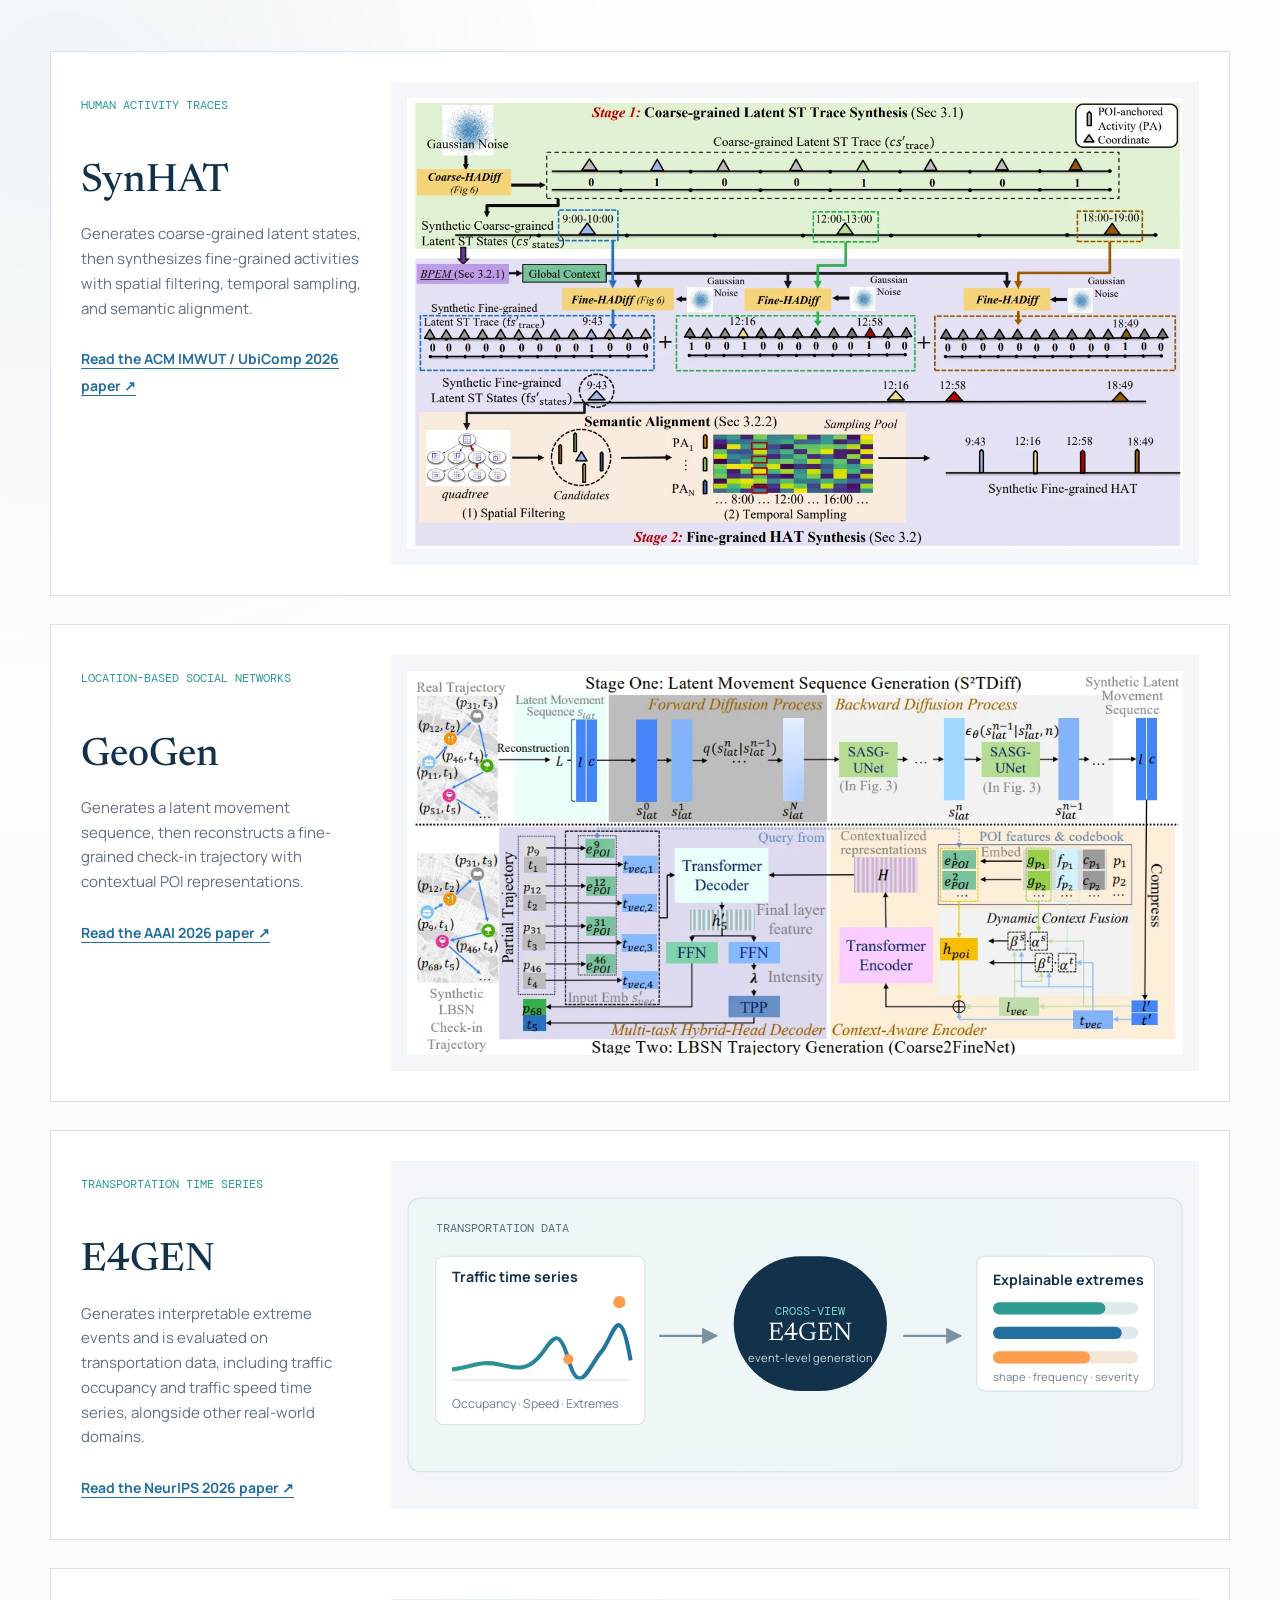
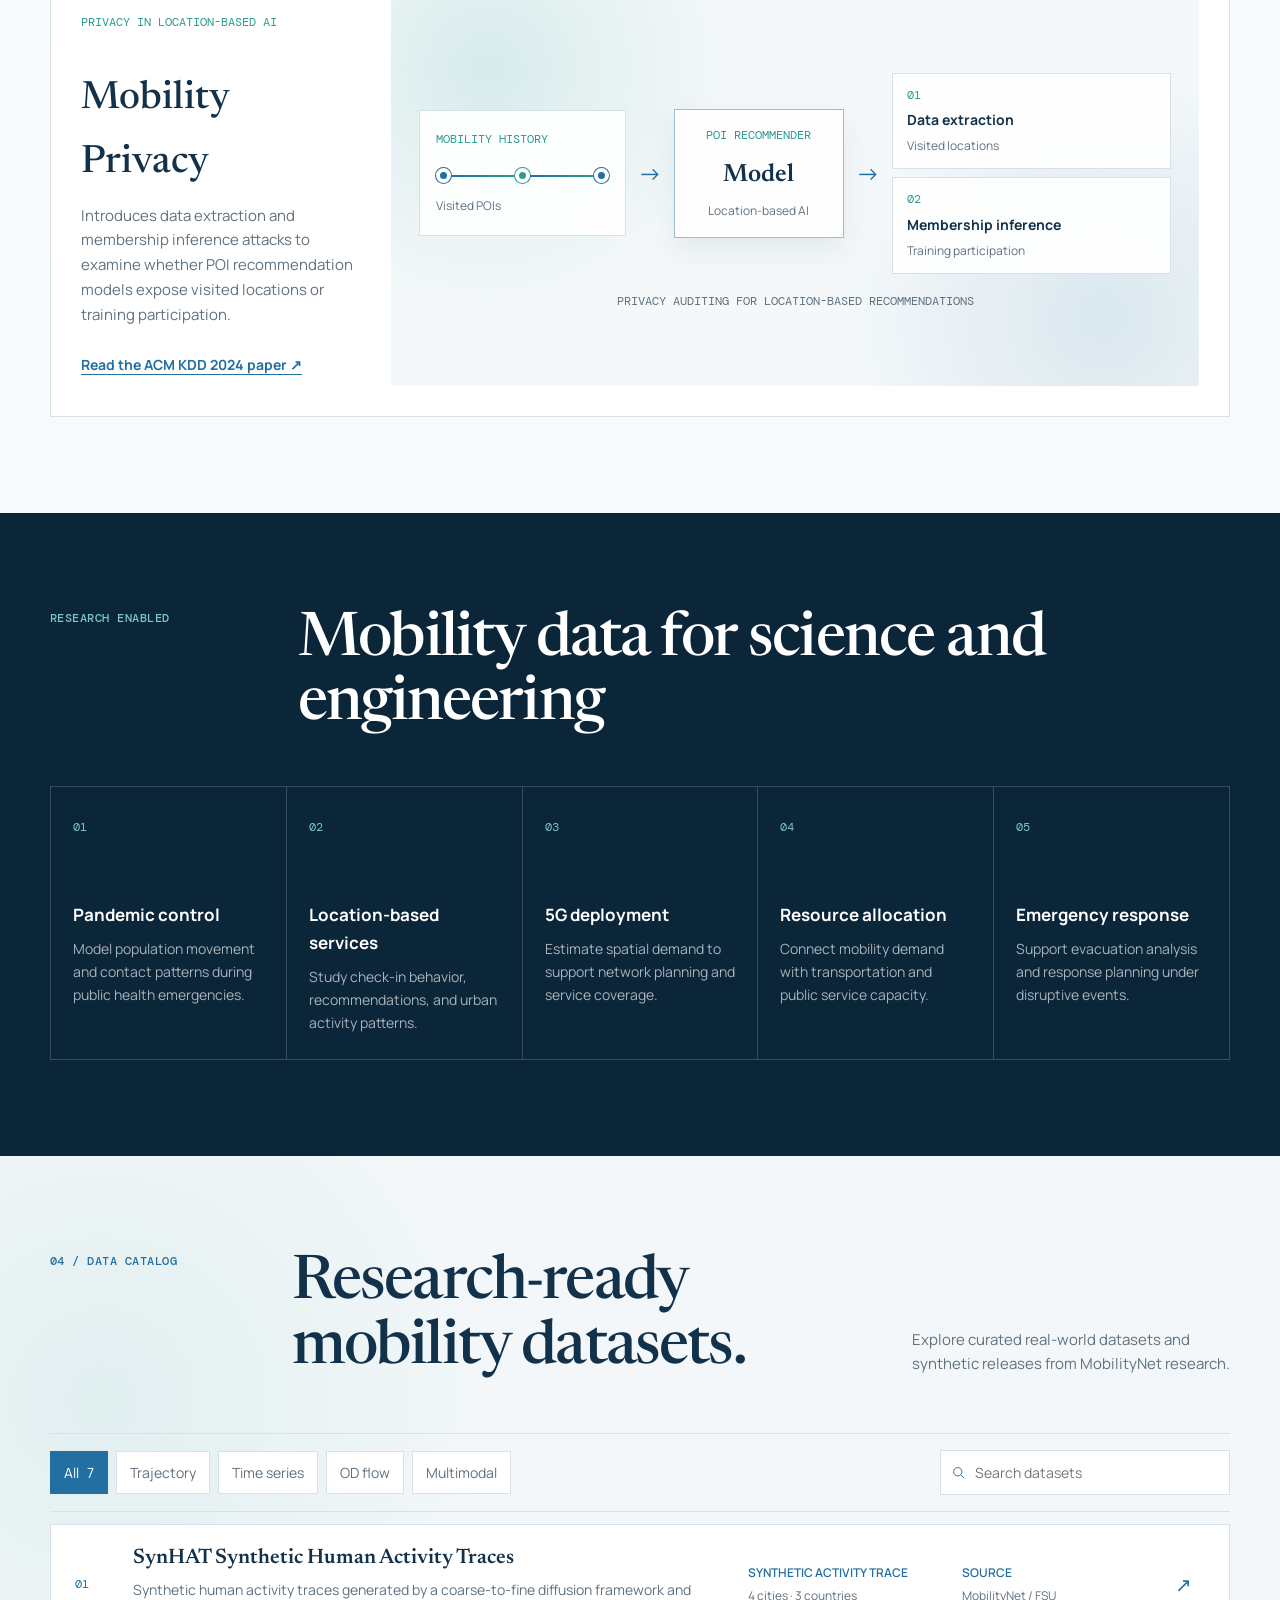
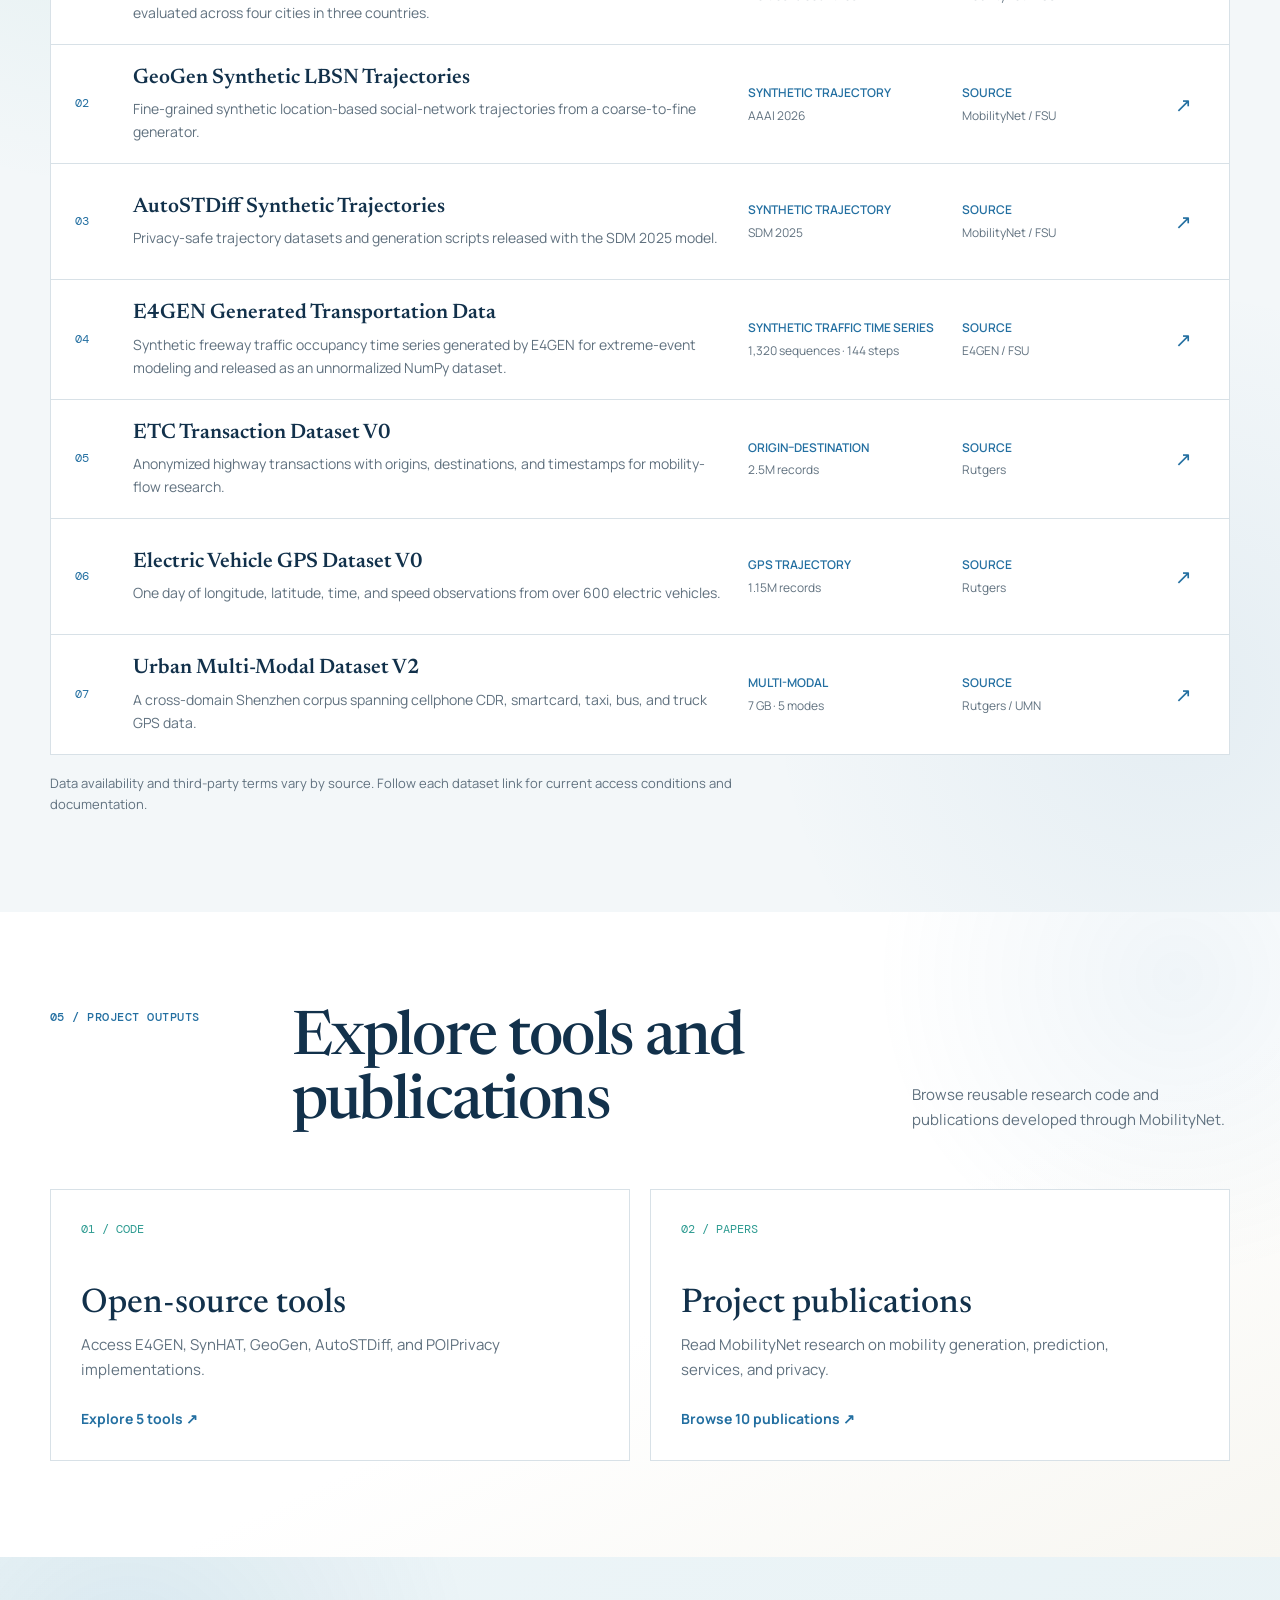
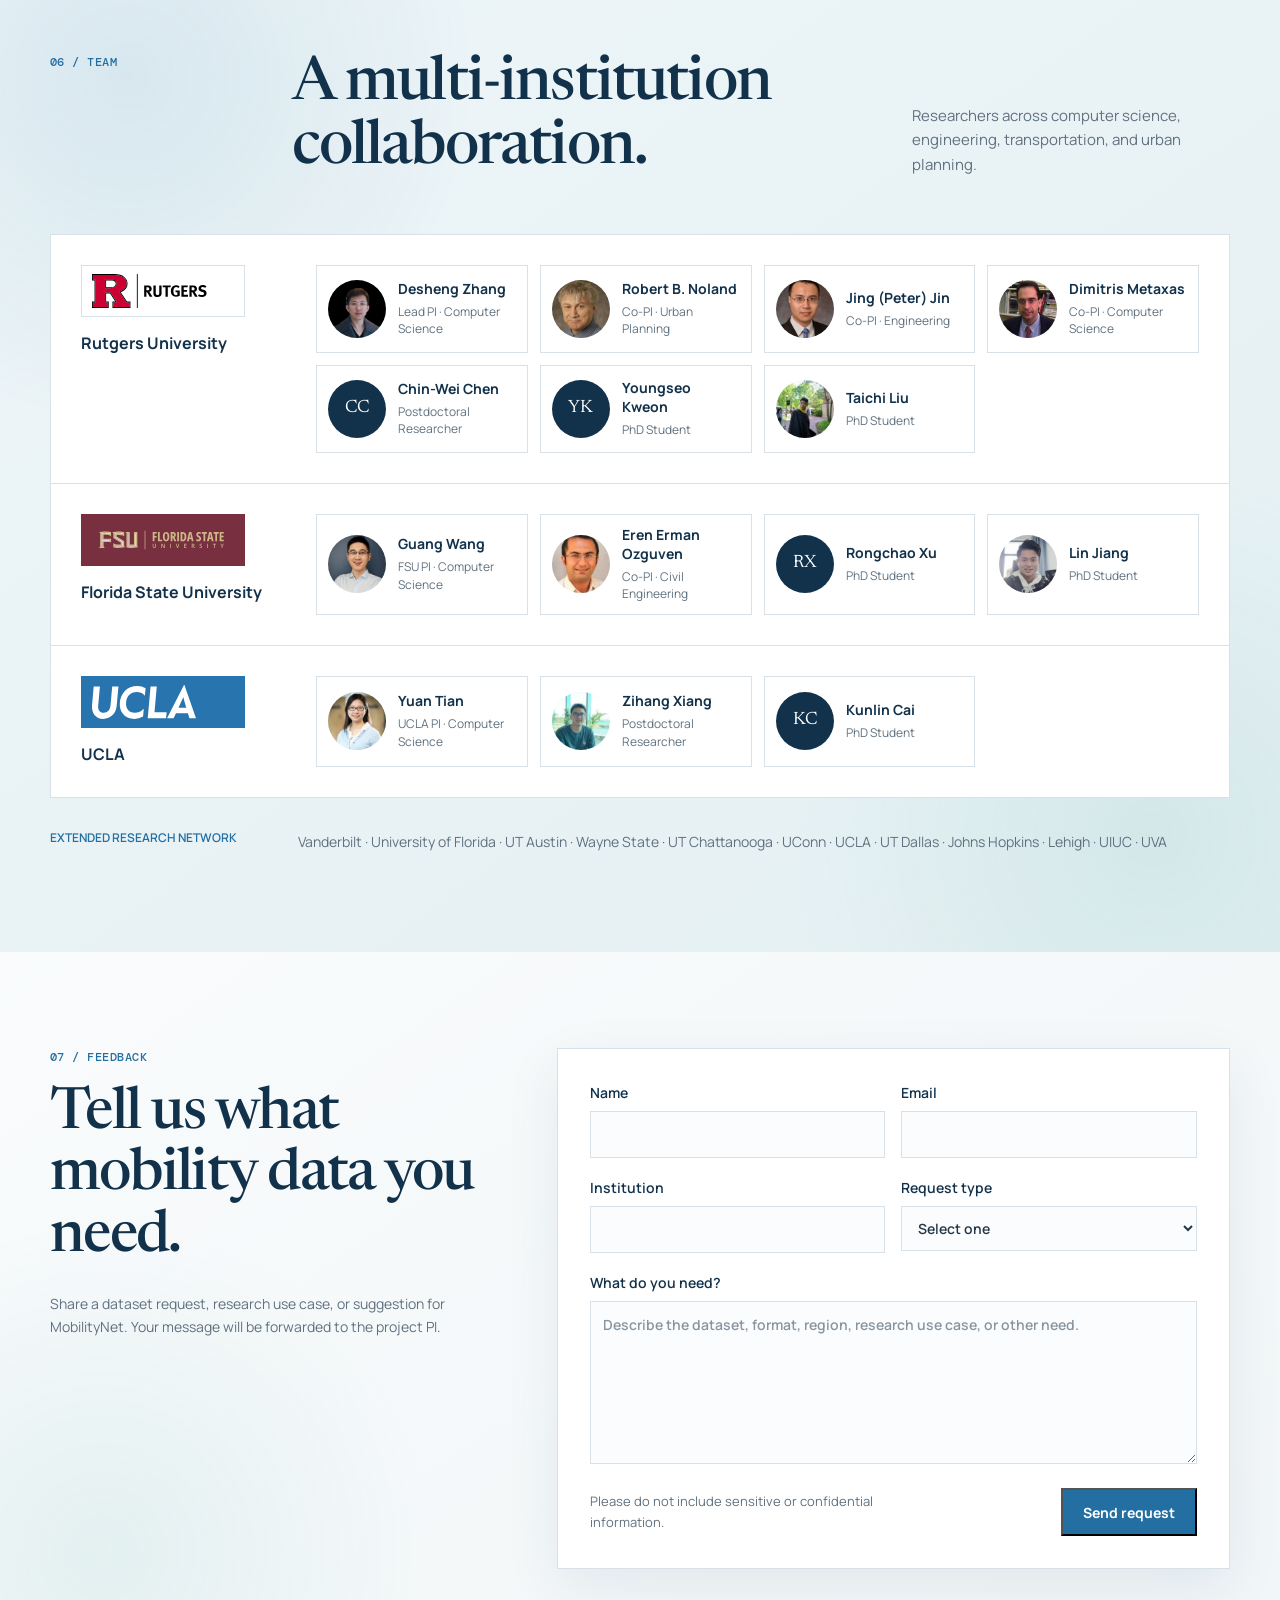
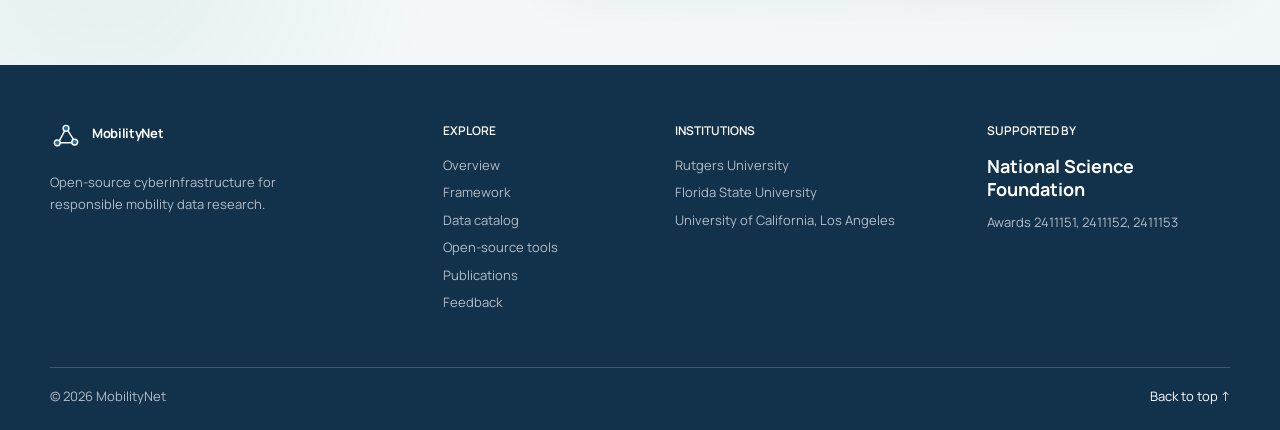
==== commit 0efa22da: "Update homepage open-source tool count" ====
--- a/index.html
+++ b/index.html
@@ -223,7 +223,7 @@
           <p>Browse reusable research code and publications developed through MobilityNet.</p>
         </div>
         <div class="output-cards reveal">
-          <a class="output-card" href="tools.html"><span class="output-card-index">01 / Code</span><strong>Open-source tools</strong><p>Access SynHAT, GeoGen, AutoSTDiff, and POIPrivacy implementations.</p><span class="output-card-link">Explore 4 tools ↗</span></a>
+          <a class="output-card" href="tools.html"><span class="output-card-index">01 / Code</span><strong>Open-source tools</strong><p>Access E4GEN, SynHAT, GeoGen, AutoSTDiff, and POIPrivacy implementations.</p><span class="output-card-link">Explore 5 tools ↗</span></a>
           <a class="output-card" href="publications.html"><span class="output-card-index">02 / Papers</span><strong>Project publications</strong><p>Read MobilityNet research on mobility generation, prediction, services, and privacy.</p><span class="output-card-link">Browse 10 publications ↗</span></a>
         </div>
       </div>
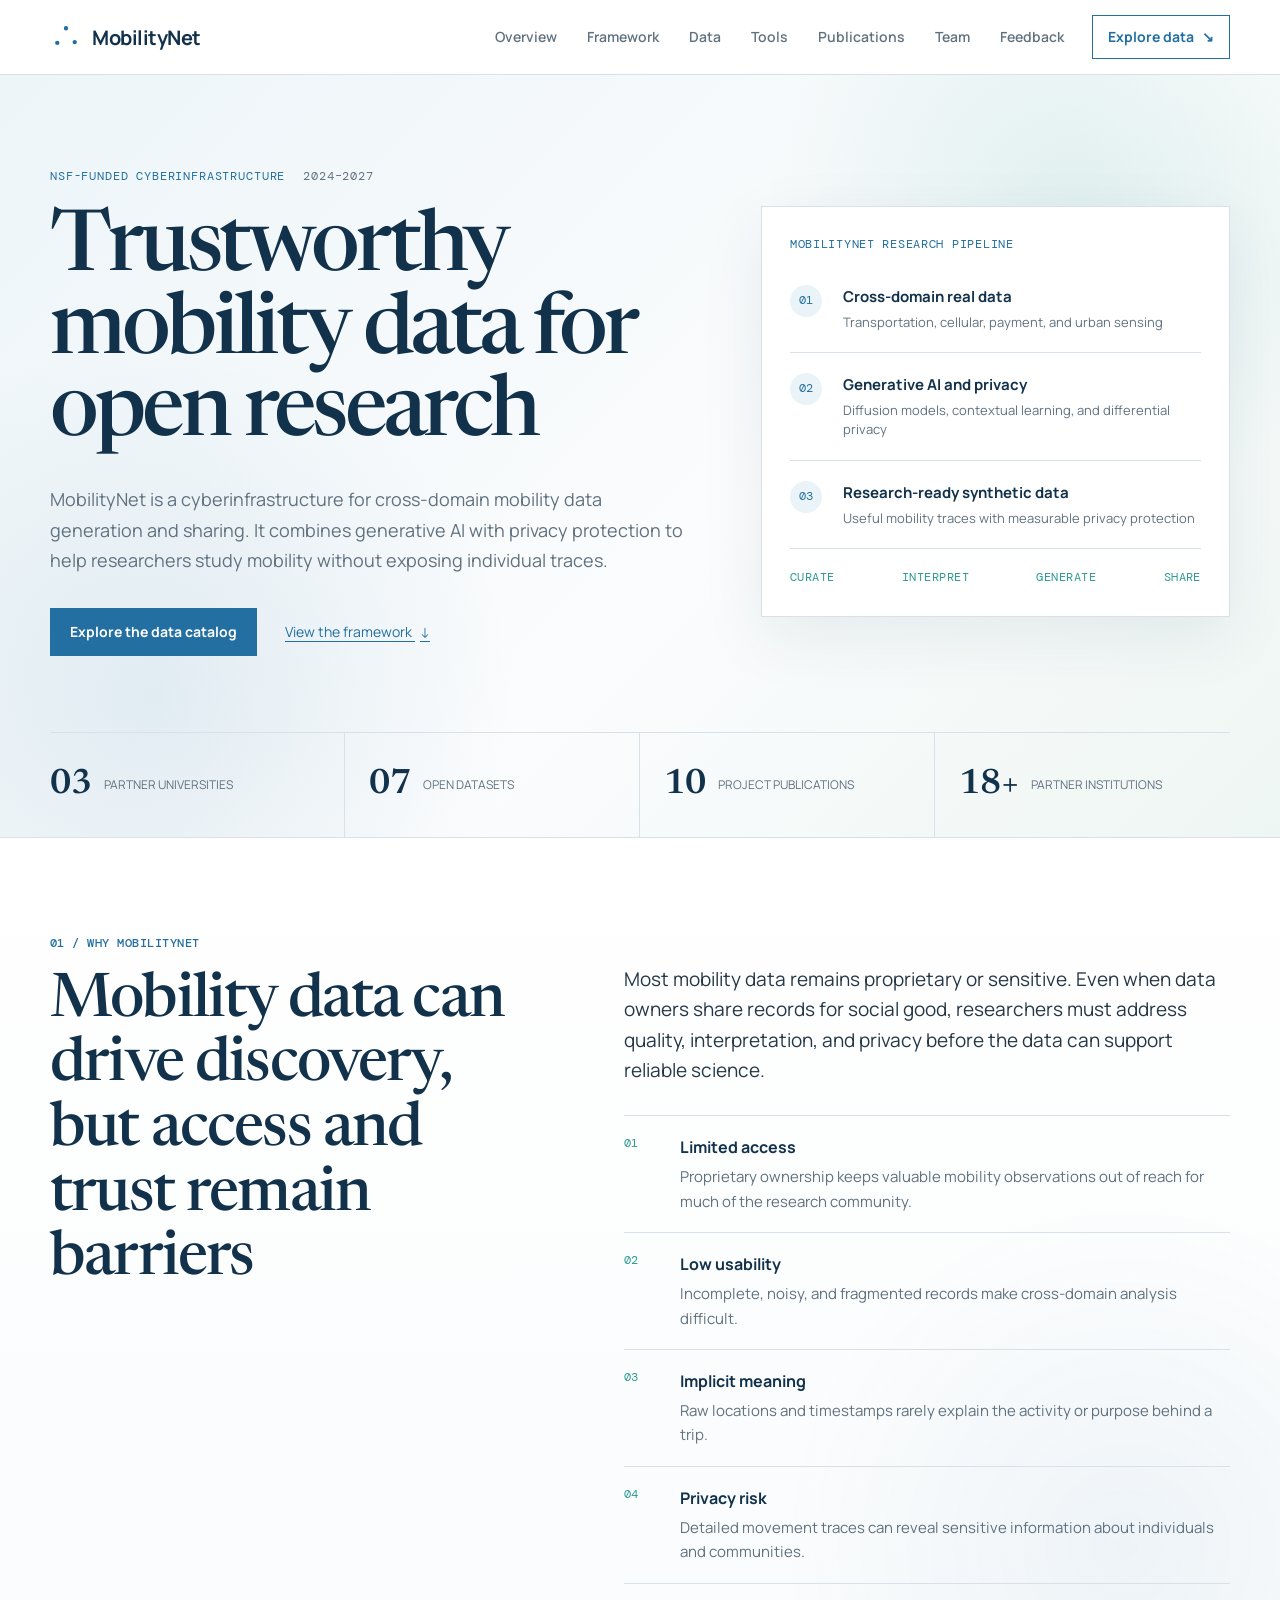
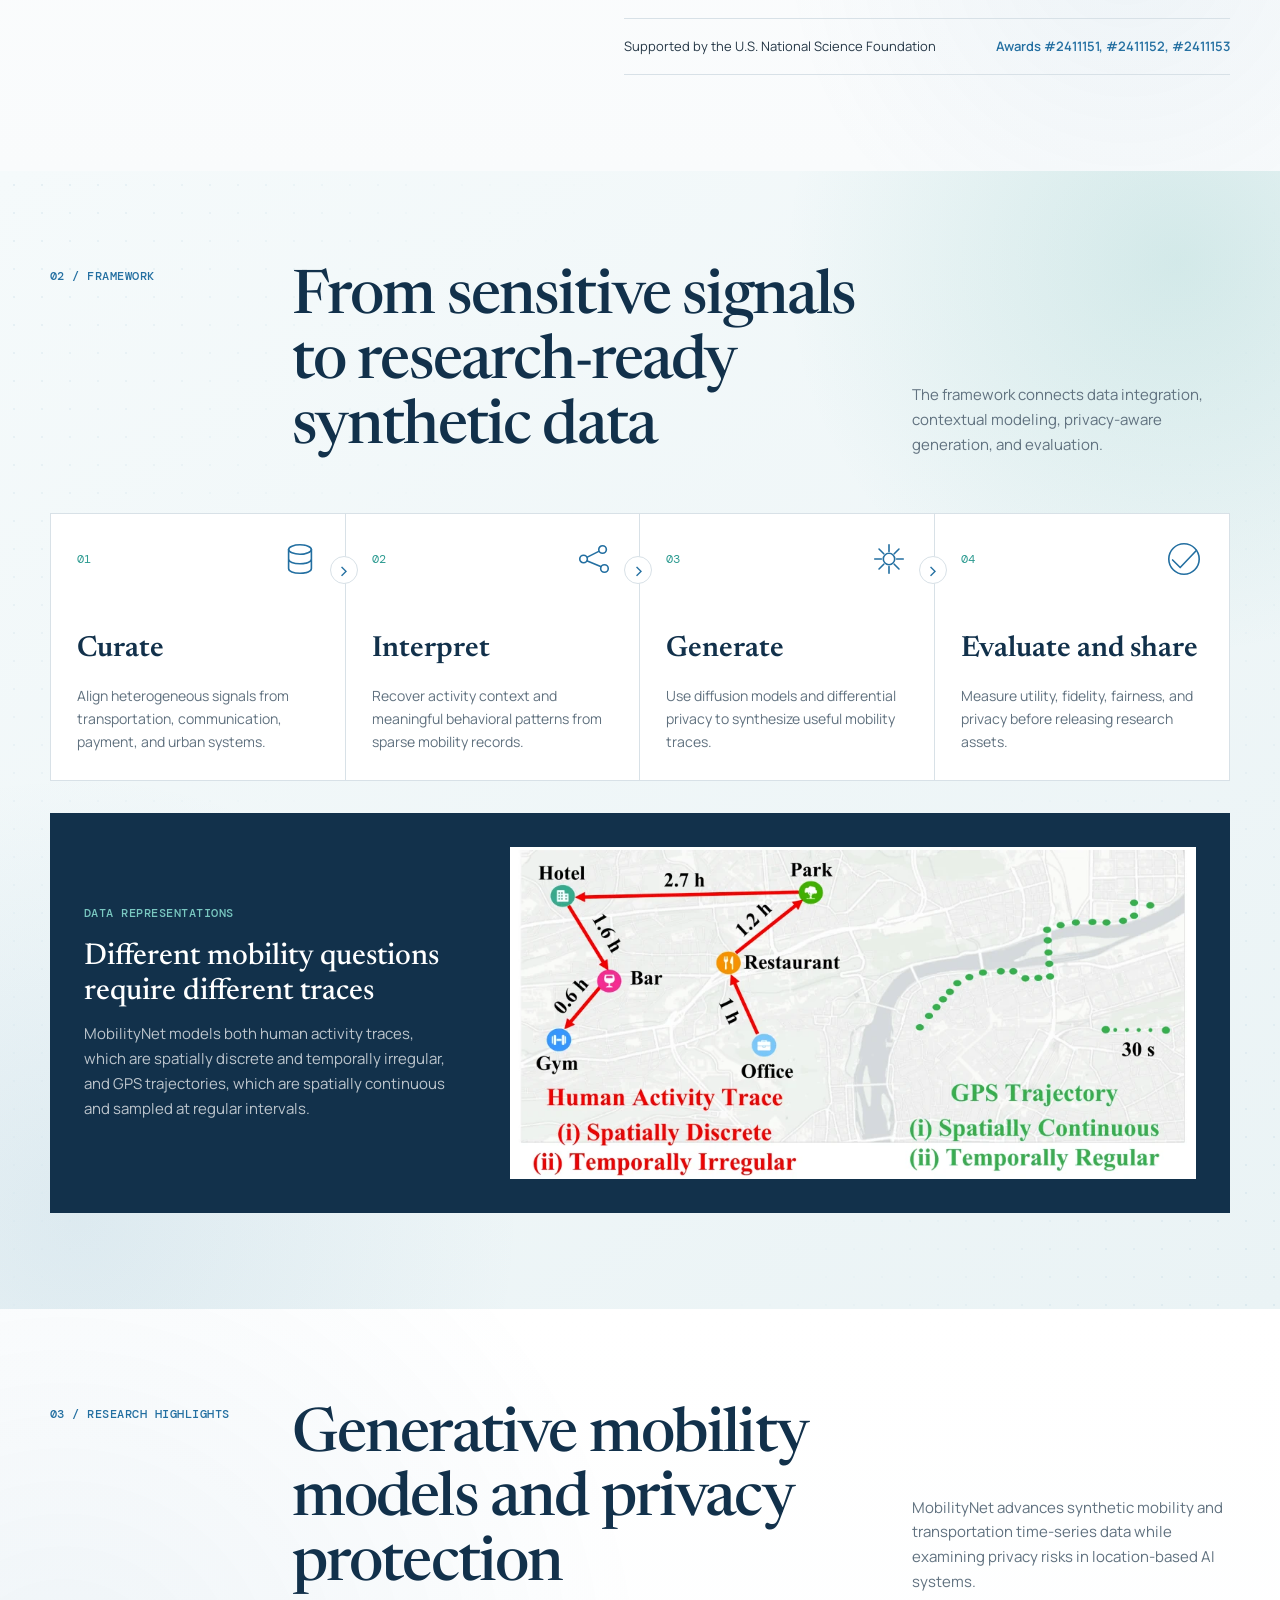
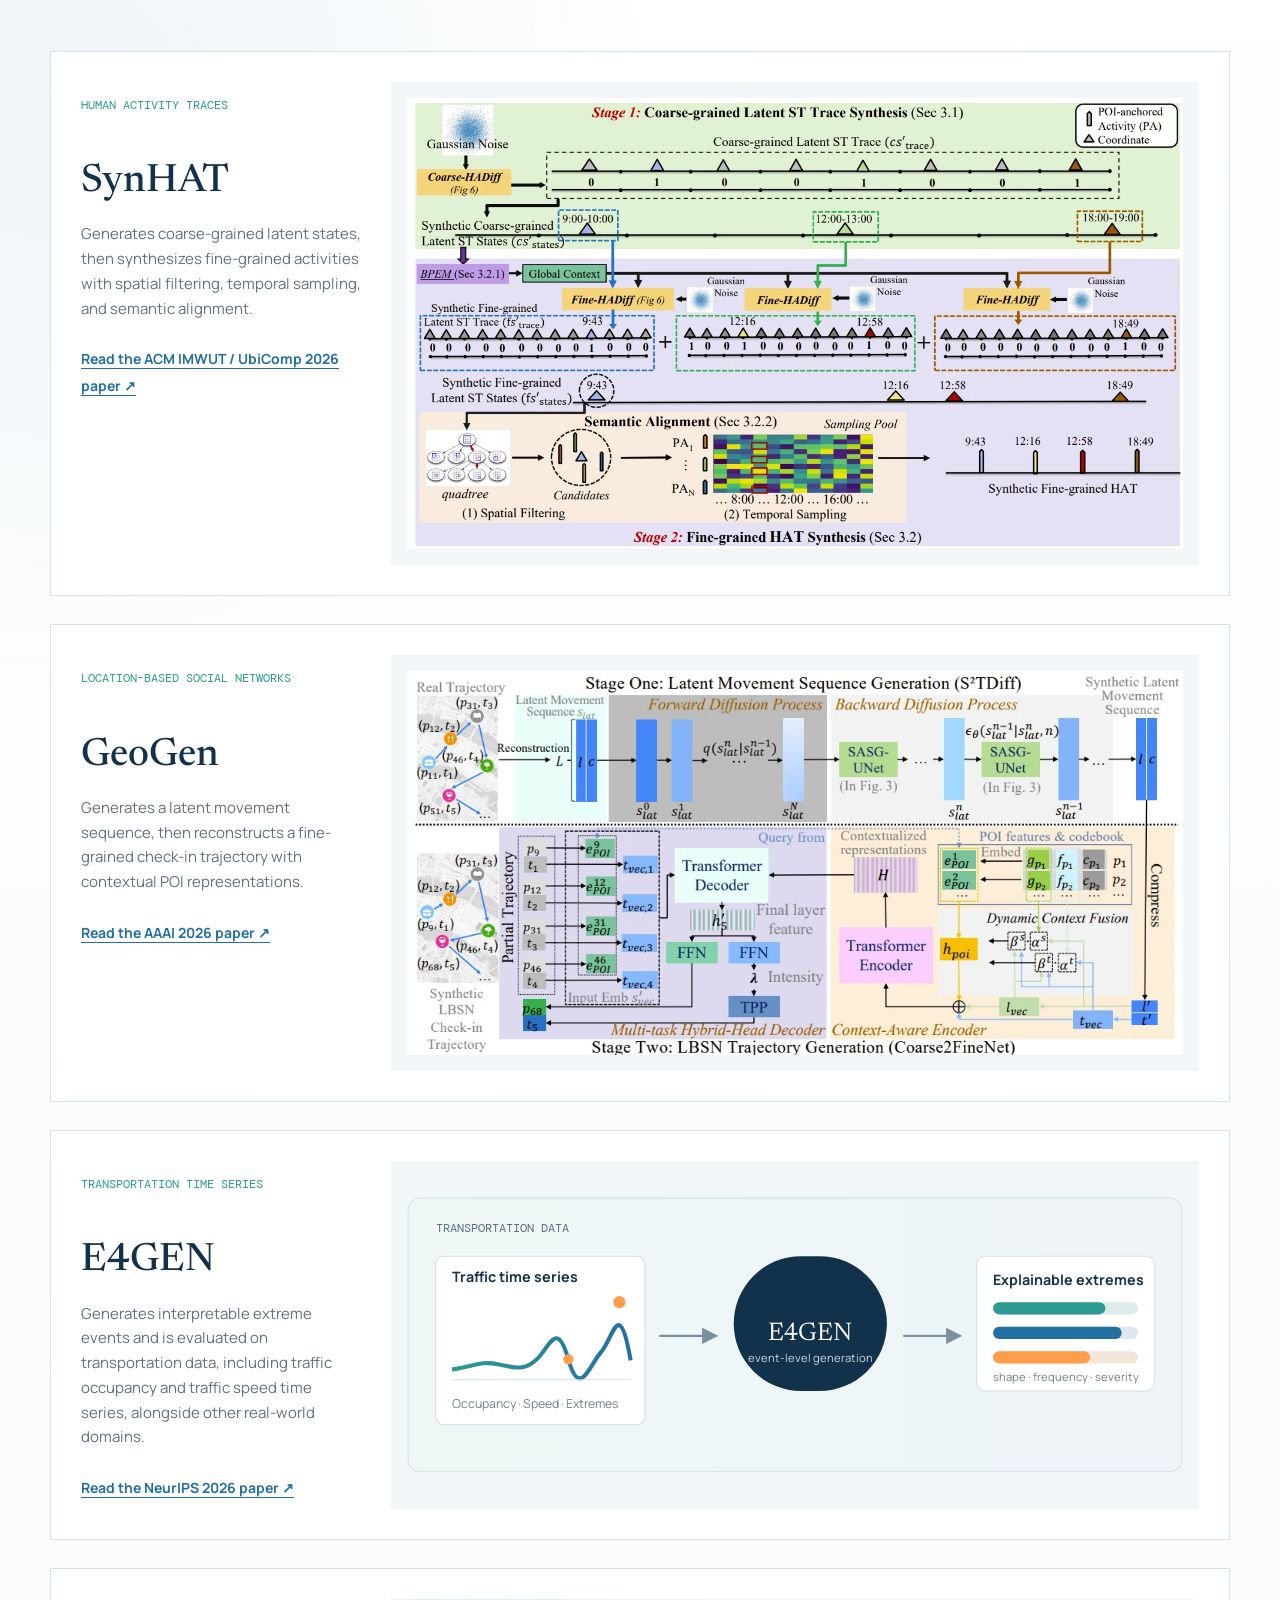
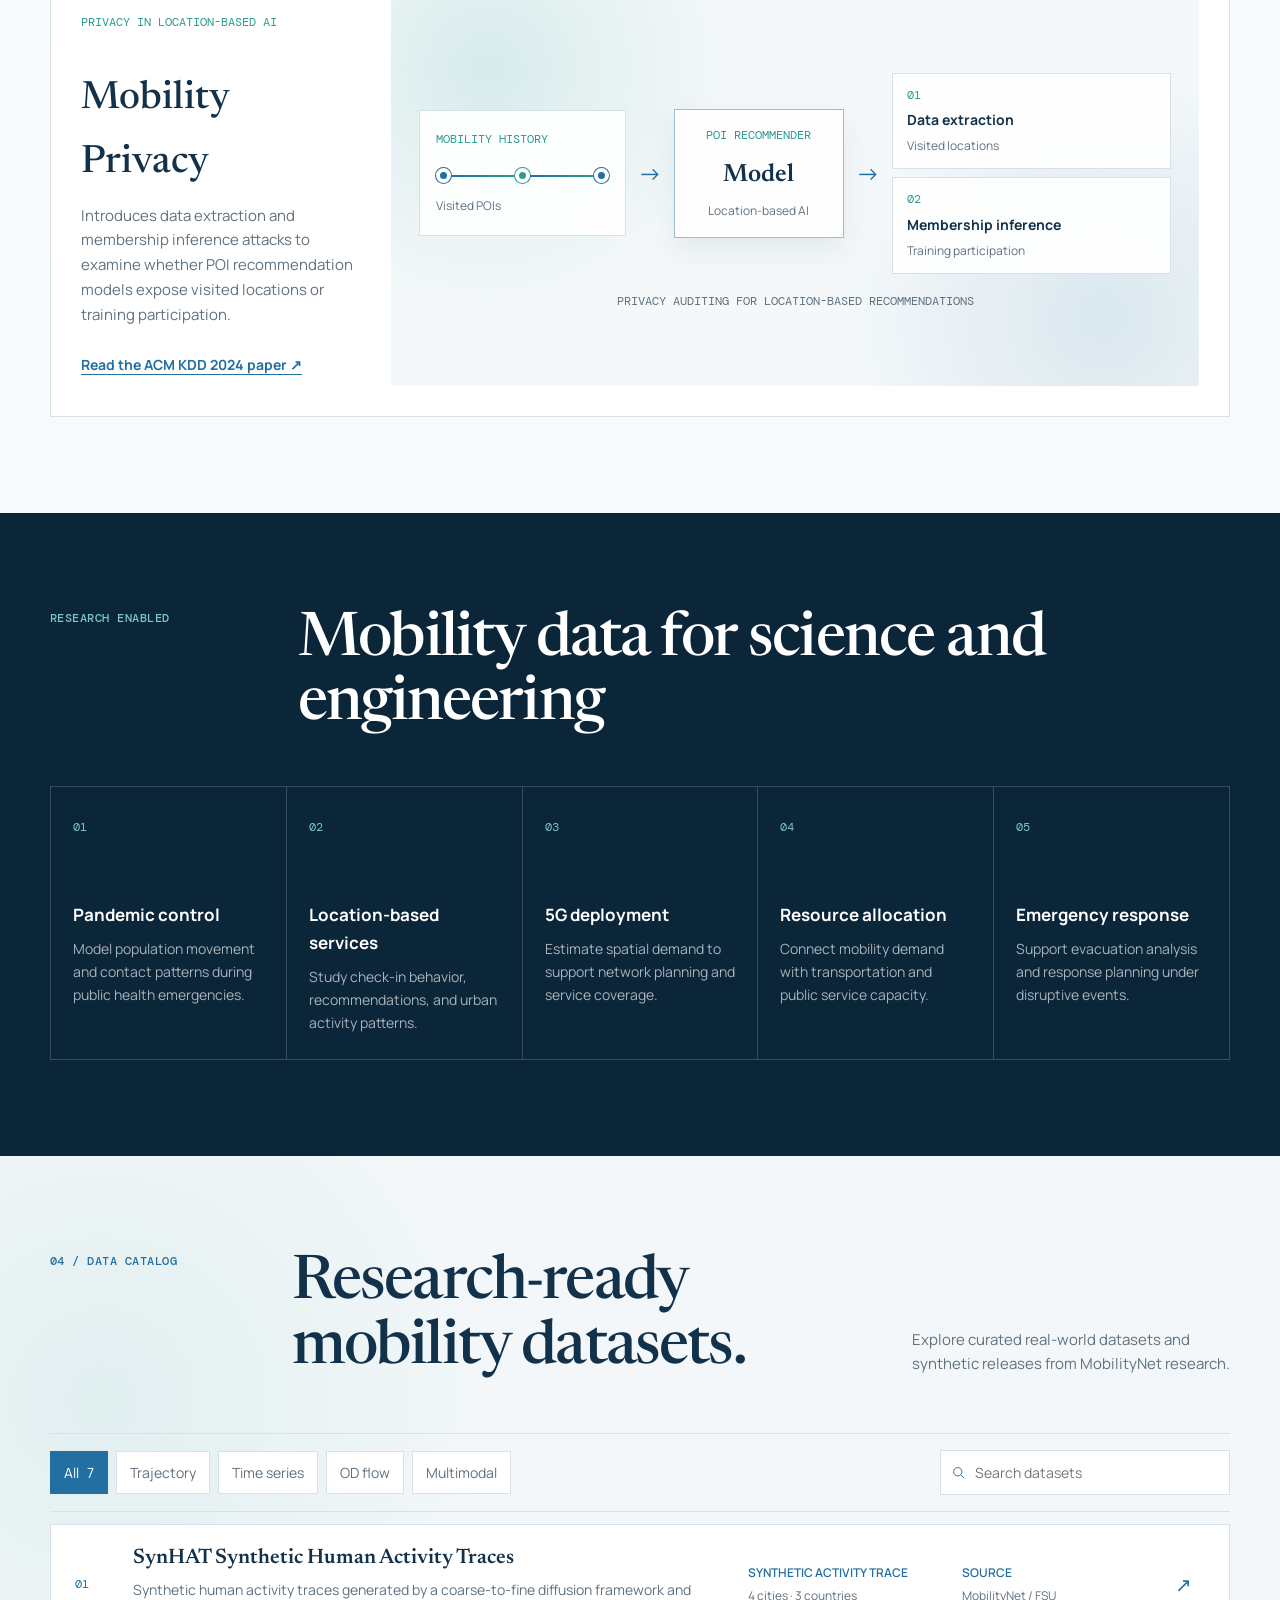
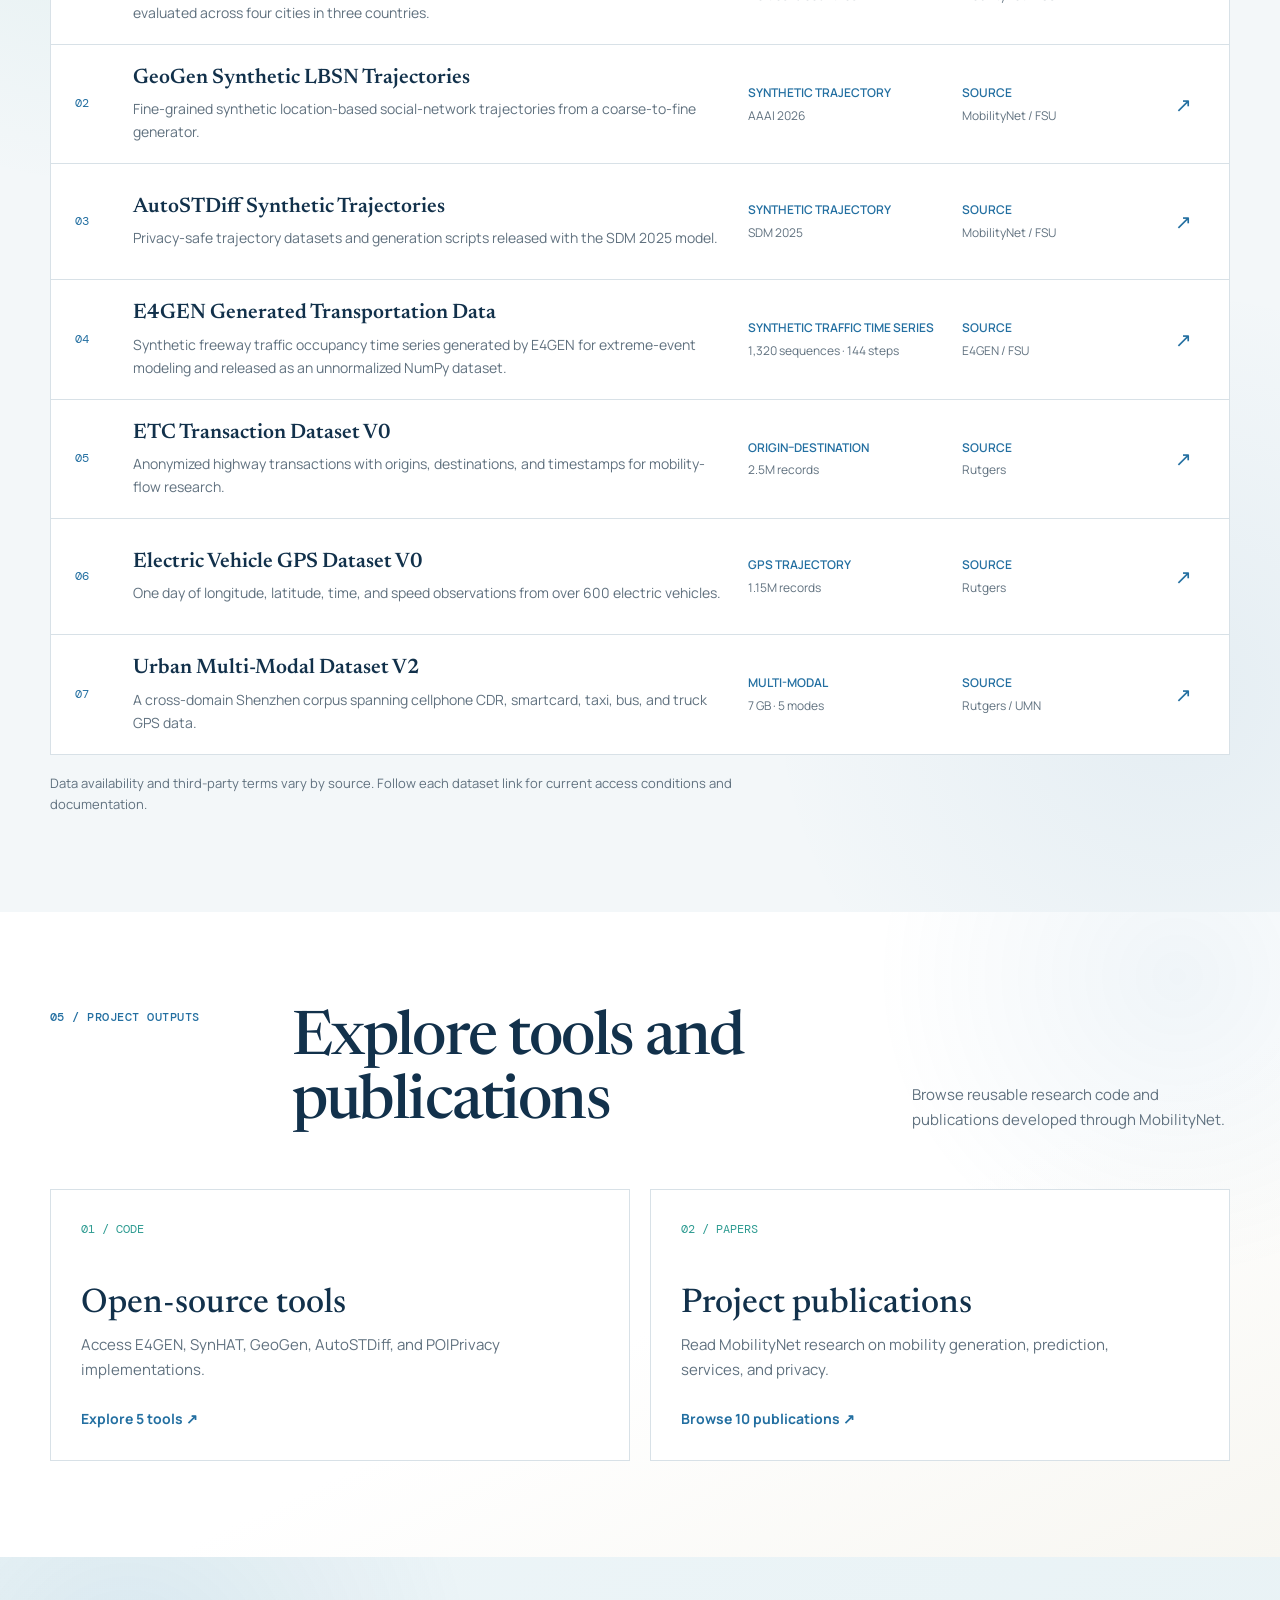
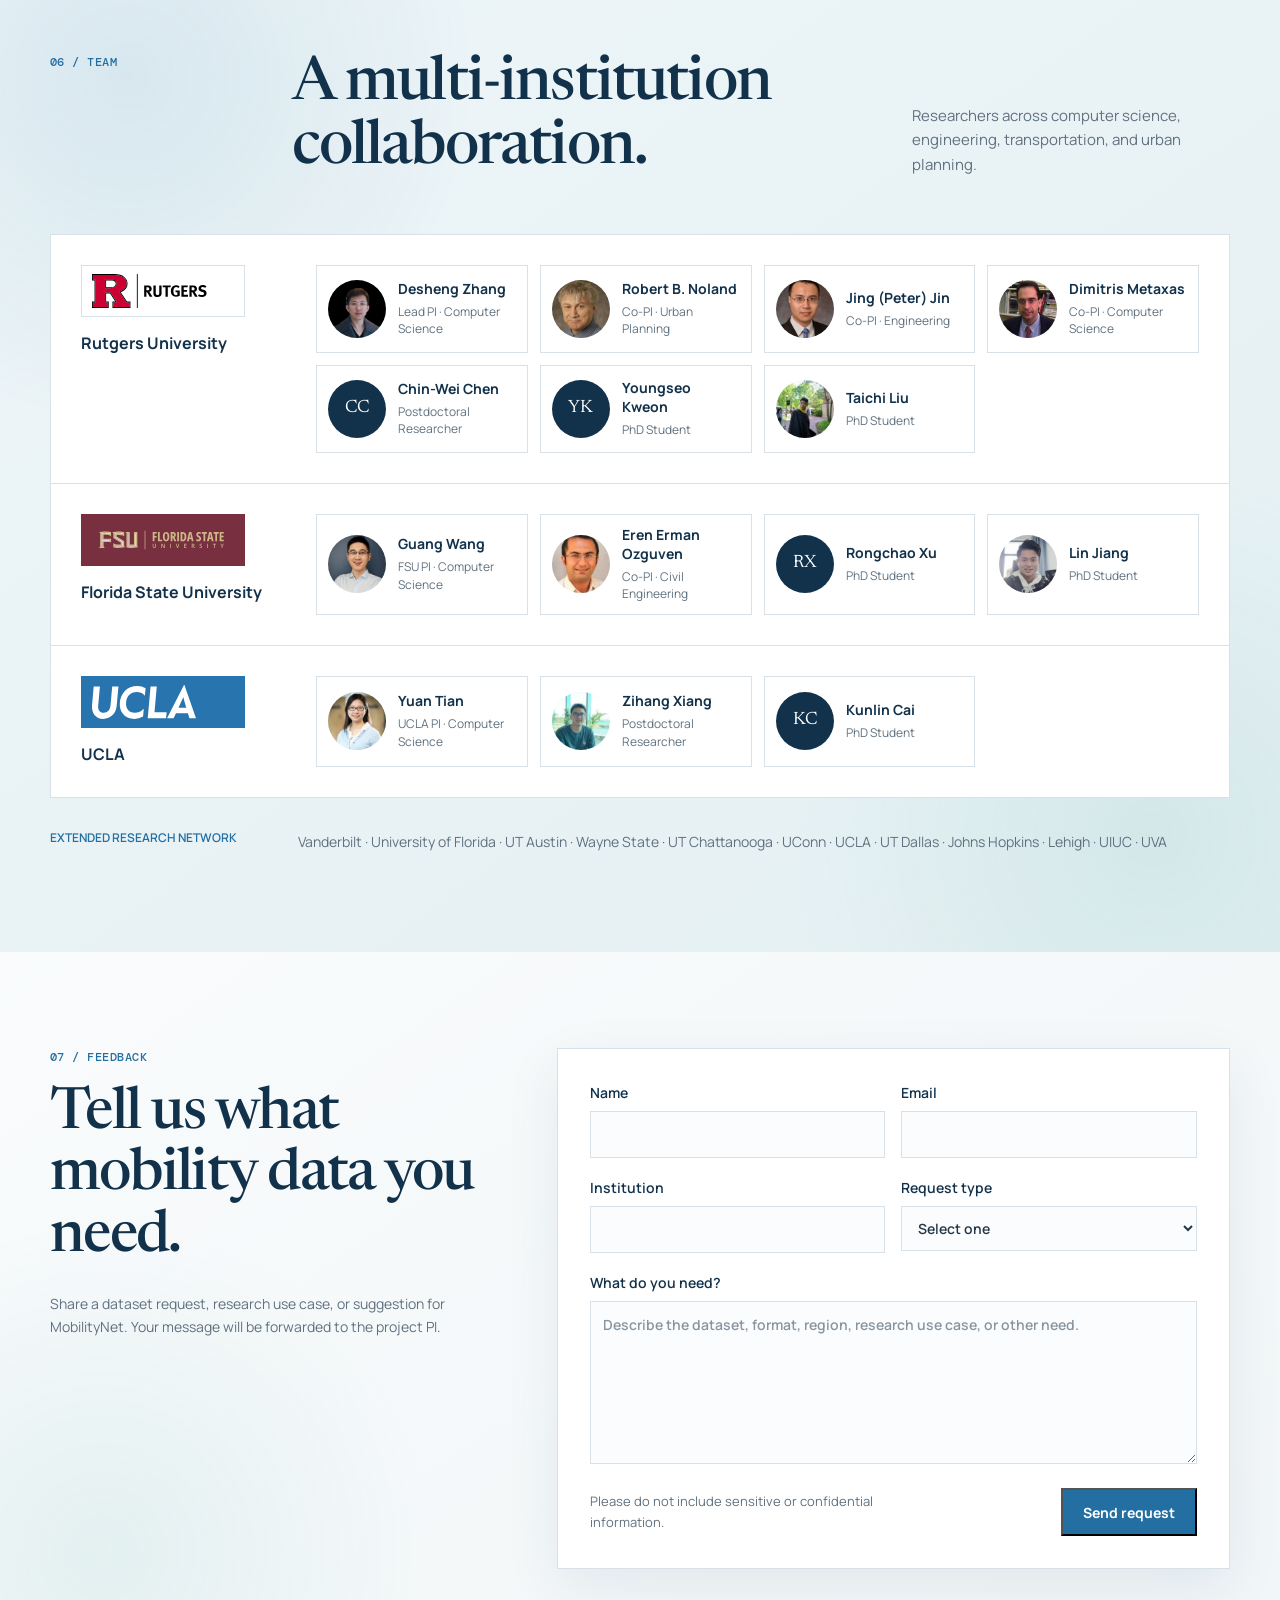
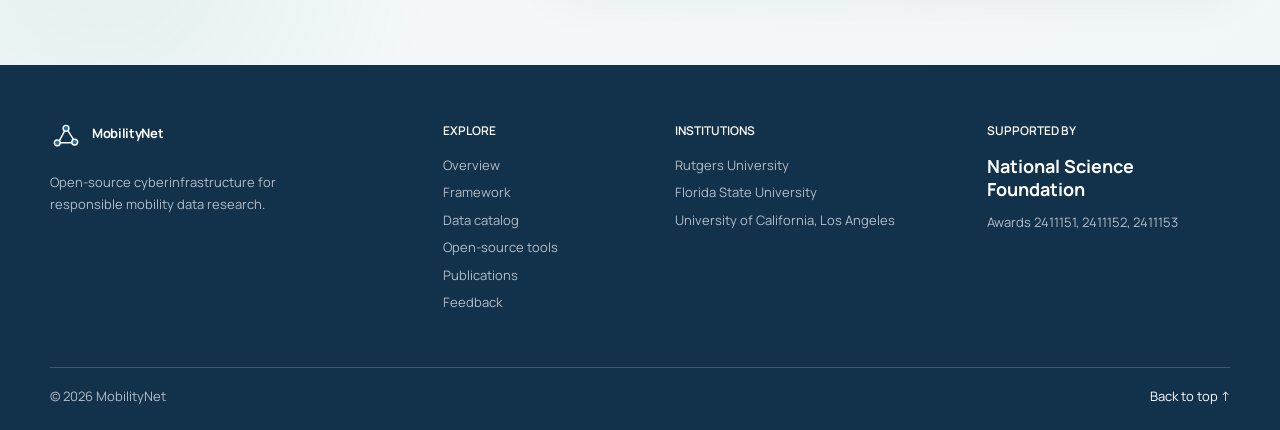
==== commit 96b6a326: "Remove cross-view label from E4GEN highlight" ====
--- a/index.html
+++ b/index.html
@@ -144,7 +144,6 @@
                 <path d="M247 136 H303" stroke="#7b929e" stroke-width="2" marker-end="url(#e4gen-arrow)"/>
                 <g transform="translate(320 58)">
                   <rect width="150" height="132" rx="66" fill="#12314b"/>
-                  <text x="75" y="58" text-anchor="middle" fill="#79d1c9" font-family="DM Mono, monospace" font-size="12">CROSS-VIEW</text>
                   <text x="75" y="82" text-anchor="middle" fill="#fff" font-family="Newsreader, Georgia, serif" font-size="25">E4GEN</text>
                   <text x="75" y="104" text-anchor="middle" fill="#cbd8de" font-family="Manrope, sans-serif" font-size="11">event-level generation</text>
                 </g>
